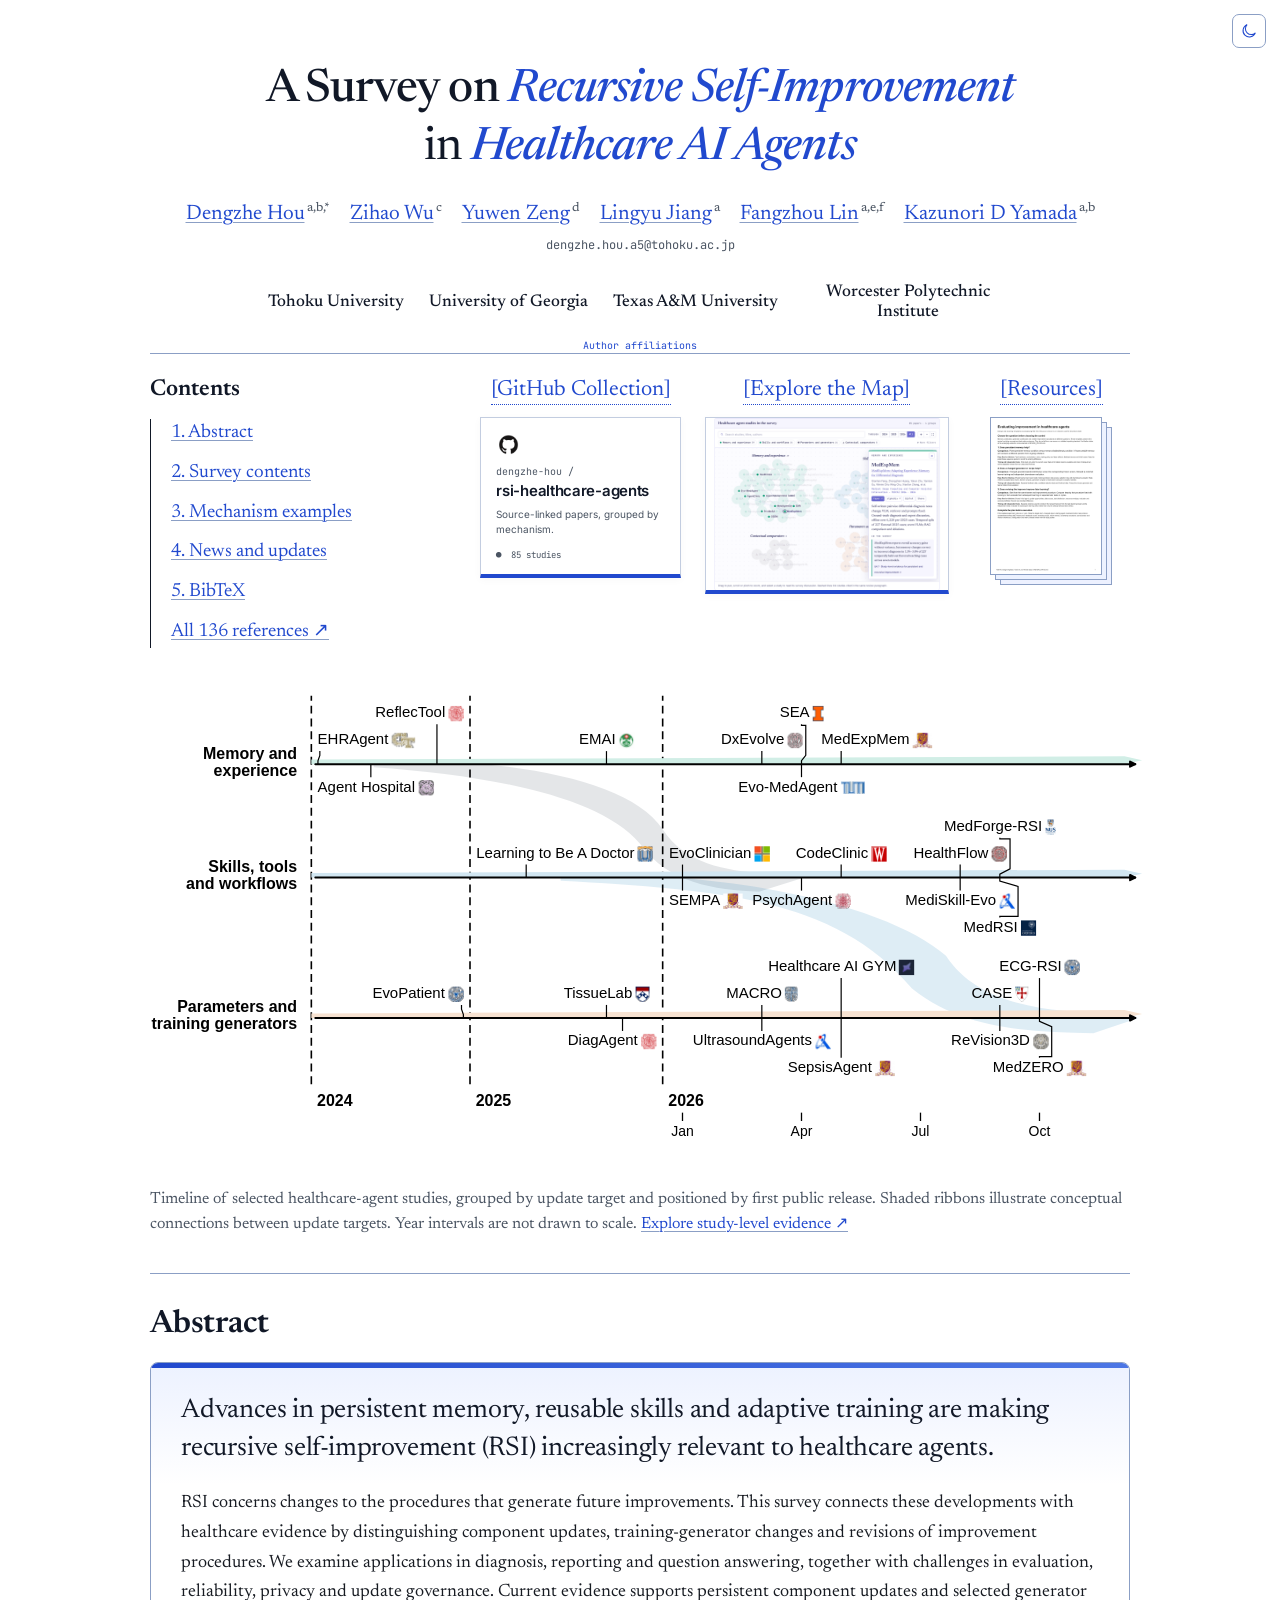
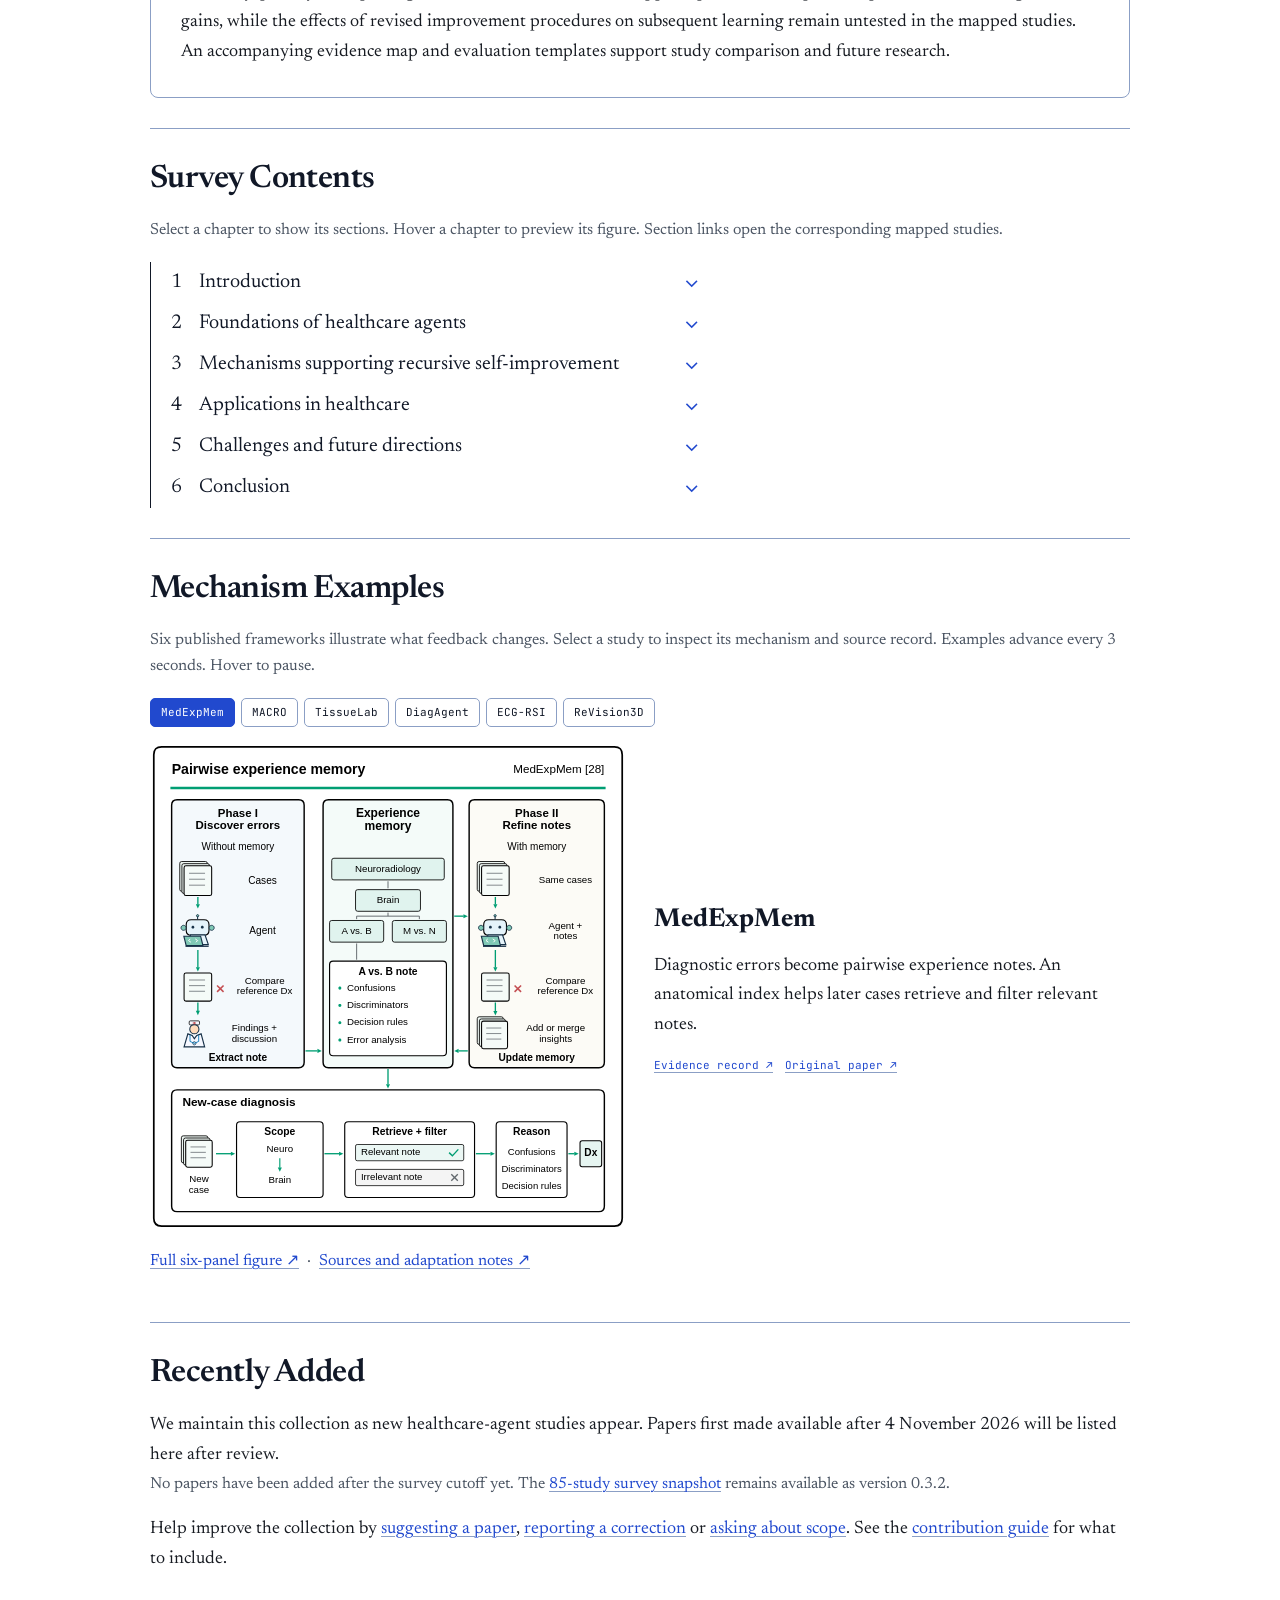
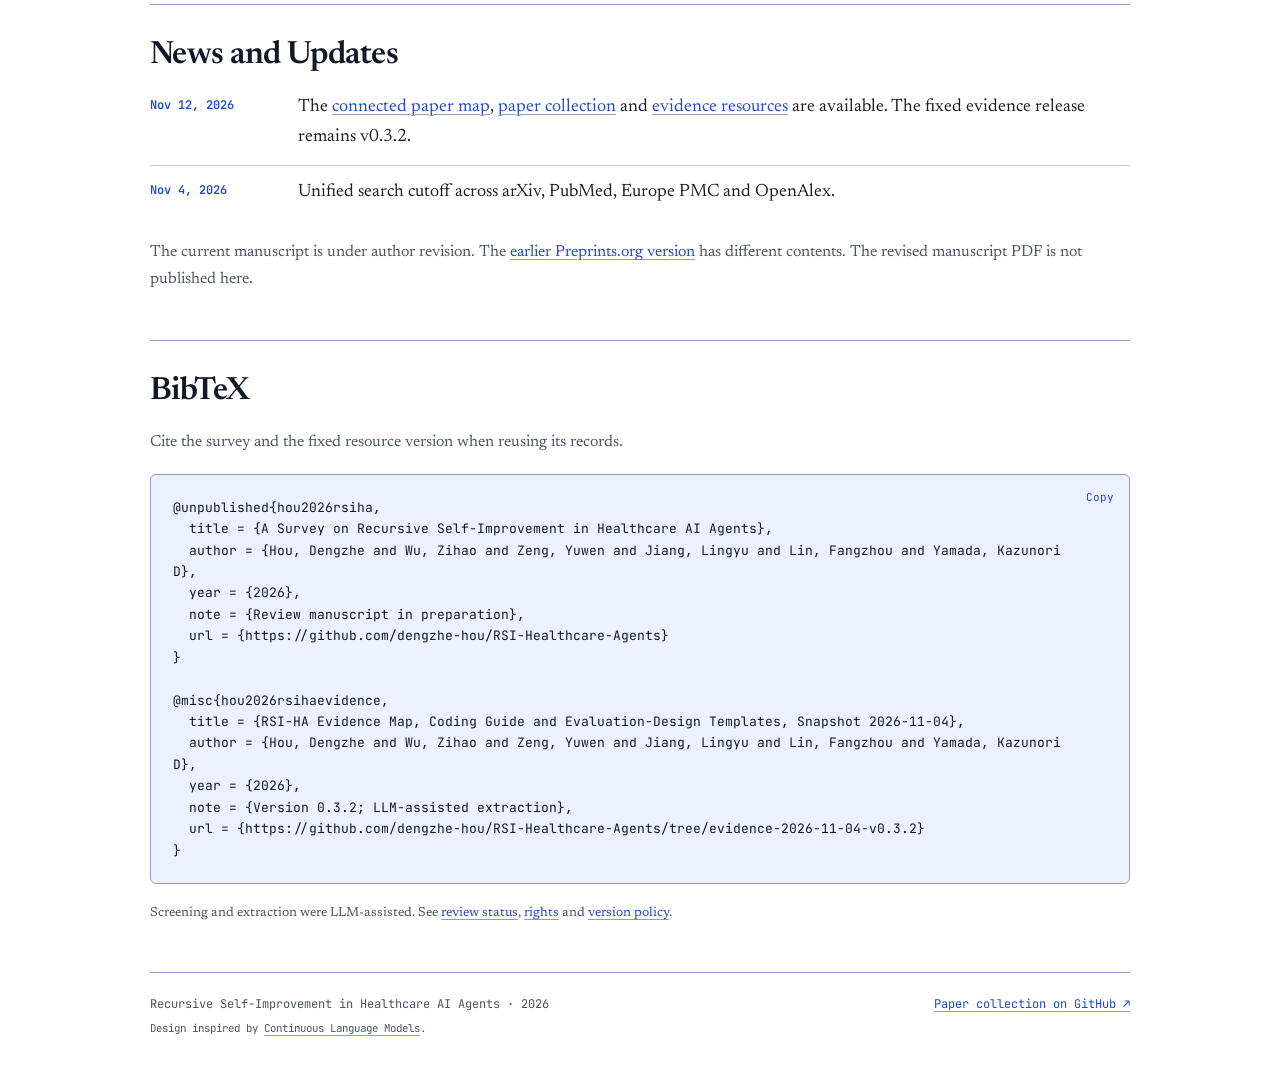
==== index.html @ 9ac335d2 "Set mechanism example rotation to three seconds" ====
<!doctype html><html lang="en"><head><meta charset="utf-8"><meta name="viewport" content="width=device-width,initial-scale=1"><meta name="description" content="A Survey on Recursive Self-Improvement in Healthcare AI Agents, with a connected paper map and reusable evidence resources."><title>A Survey on Recursive Self-Improvement in Healthcare AI Agents</title><meta property="og:title" content="A Survey on Recursive Self-Improvement in Healthcare AI Agents"><meta property="og:image" content="https://dengzhe-hou.github.io/RSI-Healthcare-Agents/assets/social-preview.png"><meta property="og:type" content="website"><link rel="canonical" href="https://dengzhe-hou.github.io/RSI-Healthcare-Agents/"><link rel="stylesheet" href="assets/site.css?v=20261112-cobalt"><script src="assets/theme.js?v=20261112-layout"></script><script defer src="assets/site.js?v=20261114-autoplay3"></script></head><body>
<a class="skip" href="#main">Skip to content</a><button class="theme-switch" aria-label="Toggle dark mode" title="Toggle dark mode"><svg viewBox="0 0 24 24" aria-hidden="true"><path d="M20.5 14.5A8.5 8.5 0 1 1 9.5 3.5a7 7 0 0 0 11 11Z"/></svg></button>
<nav class="floating-contents" aria-label="Page contents"><b>Contents</b><a href="#overview">Overview</a><a href="#abstract">1. Abstract</a><a href="#survey-contents">2. Survey Contents</a><a href="#mechanisms">3. Mechanism Examples</a><a href="#recently-added">4. Recently added</a><a href="#news">5. News</a><a href="#citation">6. BibTeX</a><a href="references/">All references ↗</a></nav>
<main id="main"><section id="overview" class="landing shell"><h1><span>A Survey on <em>Recursive Self-Improvement</em></span><span>in <em>Healthcare AI Agents</em></span></h1>
<div class="author-block"><p class="author-names"><span><a href="#affiliations">Dengzhe Hou</a><sup>a,b,*</sup></span><span><a href="#affiliations">Zihao Wu</a><sup>c</sup></span><span><a href="#affiliations">Yuwen Zeng</a><sup>d</sup></span><span><a href="#affiliations">Lingyu Jiang</a><sup>a</sup></span><span><a href="#affiliations">Fangzhou Lin</a><sup>a,e,f</sup></span><span><a href="#affiliations">Kazunori D Yamada</a><sup>a,b</sup></span></p><p class="author-mail"><a href="mailto:dengzhe.hou.a5@tohoku.ac.jp">dengzhe.hou.a5@tohoku.ac.jp</a></p><div class="university-row" aria-label="Author institutions"><span><b>Tohoku University</b><small>Japan</small></span><span><b>University of Georgia</b><small>USA</small></span><span><b>Texas A&amp;M University</b><small>USA</small></span><span><b>Worcester Polytechnic Institute</b><small>USA</small></span></div><details id="affiliations"><summary>Author affiliations</summary><p><sup>a</sup> Graduate School of Information Sciences, Tohoku University<br><sup>b</sup> Unprecedented-scale Data Analytics Center, Tohoku University<br><sup>c</sup> School of Computing, University of Georgia<br><sup>d</sup> Advanced Institute of Convergence Knowledge Informatics, Tohoku University<br><sup>e</sup> Texas A&amp;M University<br><sup>f</sup> Worcester Polytechnic Institute</p></details></div>
<div class="directory"><nav aria-label="Contents"><h2>Contents</h2><ol><li><a href="#abstract">1. Abstract</a></li><li><a href="#survey-contents">2. Survey contents</a></li><li><a href="#mechanisms">3. Mechanism examples</a></li><li><a href="#news">4. News and updates</a></li><li><a href="#citation">5. BibTeX</a></li><li><a href="references/">All 136 references ↗</a></li></ol></nav><div class="resource-previews"><a class="preview-link" href="https://github.com/dengzhe-hou/RSI-Healthcare-Agents"><span class="preview-label">[GitHub Collection]</span><span class="repo-preview"><img src="assets/github-mark.png" alt="" width="25" height="25"><span class="owner">dengzhe-hou /</span><strong>rsi-healthcare-agents</strong><small>Source-linked papers, grouped by mechanism.</small><span class="repo-tag">● &nbsp;85 studies</span></span></a><a class="preview-link" href="map/"><span class="preview-label">[Explore the Map]</span><span class="map-preview"><img src="assets/map-tour.gif?v=20261112-layout" alt="Tour of the connected paper map" width="1100" height="700"></span></a><a class="preview-link" href="resources/"><span class="preview-label">[Resources]</span><span class="document-preview"><img src="assets/guide-cover.png" alt="Evaluation-design guide cover" width="280" height="397"></span></a></div></div>
<figure class="opening-figure"><a href="assets/figures/timeline.svg?v=20261112-28"><img src="assets/figures/timeline.svg?v=20261112-28" alt="Twenty-eight selected healthcare-agent studies by update target and public month" width="1600" height="600"></a><figcaption>Timeline of selected healthcare-agent studies, grouped by update target and positioned by first public release. Shaded ribbons illustrate conceptual connections between update targets. Year intervals are not drawn to scale. <a href="map/">Explore study-level evidence ↗</a></figcaption></figure></section>
<section id="abstract" class="text-block shell"><h2>Abstract</h2><div class="abstract-box"><div class="abstract-opening">Advances in persistent memory, reusable skills and adaptive training are making recursive self-improvement (RSI) increasingly relevant to healthcare agents.</div><div class="abstract-copy"><p>RSI concerns changes to the procedures that generate future improvements. This survey connects these developments with healthcare evidence by distinguishing component updates, training-generator changes and revisions of improvement procedures. We examine applications in diagnosis, reporting and question answering, together with challenges in evaluation, reliability, privacy and update governance. Current evidence supports persistent component updates and selected generator gains, while the effects of revised improvement procedures on subsequent learning remain untested in the mapped studies. An accompanying evidence map and evaluation templates support study comparison and future research.</p></div></div></section>
<section id="survey-contents" class="text-block shell"><h2>Survey Contents</h2><p class="note">Select a chapter to show its sections. Hover a chapter to preview its figure. Section links open the corresponding mapped studies.</p><div id="chapter-list" class="chapter-list"></div></section>
<section id="mechanisms" class="text-block shell"><h2>Mechanism Examples</h2><p class="note">Six published frameworks illustrate what feedback changes. Select a study to inspect its mechanism and source record. Examples advance every 3 seconds. Hover to pause.</p><div class="mechanism-tabs" role="tablist" aria-label="Mechanism examples"><button id="tab-0" data-panel="0" role="tab" aria-selected="true">MedExpMem</button><button id="tab-1" data-panel="1" role="tab" aria-selected="false">MACRO</button><button id="tab-2" data-panel="2" role="tab" aria-selected="false">TissueLab</button><button id="tab-3" data-panel="3" role="tab" aria-selected="false">DiagAgent</button><button id="tab-4" data-panel="4" role="tab" aria-selected="false">ECG-RSI</button><button id="tab-5" data-panel="5" role="tab" aria-selected="false">ReVision3D</button></div><div class="mechanism-view" id="mechanism-panel" role="tabpanel" aria-labelledby="tab-0"><a id="mechanism-zoom" href="assets/panels/medexpmem.svg"><img id="mechanism-image" src="assets/panels/medexpmem.svg" alt="MedExpMem mechanism"></a><div><h3 id="mechanism-name">MedExpMem</h3><p id="mechanism-copy"></p><p class="mechanism-links"><a id="mechanism-map" href="map/#feng2026medexpmem">Evidence record ↗</a><a id="mechanism-source" href="https://arxiv.org/html/2605.22872v1#S2.F1">Original paper ↗</a></p></div></div><p class="note"><a href="assets/mechanism_examples.svg">Full six-panel figure ↗</a> &nbsp;·&nbsp; <a href="assets/FIGURE_CREDITS.md">Sources and adaptation notes ↗</a></p></section>
<section id="recently-added" class="text-block shell"><h2>Recently Added</h2><p>We maintain this collection as new healthcare-agent studies appear. Papers first made available after 4 November 2026 will be listed here after review.</p><p class="note">No papers have been added after the survey cutoff yet. The <a href="https://github.com/dengzhe-hou/RSI-Healthcare-Agents/tree/evidence-2026-11-04-v0.3.2/resources">85-study survey snapshot</a> remains available as version 0.3.2.</p><p>Help improve the collection by <a href="https://github.com/dengzhe-hou/RSI-Healthcare-Agents/issues/new?template=01-paper.yml">suggesting a paper</a>, <a href="https://github.com/dengzhe-hou/RSI-Healthcare-Agents/issues/new?template=02-correction.yml">reporting a correction</a> or <a href="https://github.com/dengzhe-hou/RSI-Healthcare-Agents/issues/new?template=03-scope.yml">asking about scope</a>. See the <a href="https://github.com/dengzhe-hou/RSI-Healthcare-Agents/blob/main/CONTRIBUTING.md">contribution guide</a> for what to include.</p></section>
<section id="news" class="text-block shell"><h2>News and Updates</h2><ol class="news-list"><li><time datetime="2026-11-12">Nov 12, 2026</time><p>The <a href="map/">connected paper map</a>, <a href="https://github.com/dengzhe-hou/RSI-Healthcare-Agents/blob/main/PAPERS.md">paper collection</a> and <a href="resources/">evidence resources</a> are available. The fixed evidence release remains v0.3.2.</p></li><li><time datetime="2026-11-04">Nov 4, 2026</time><p>Unified search cutoff across arXiv, PubMed, Europe PMC and OpenAlex.</p></li></ol><p class="note">The current manuscript is under author revision. The <a href="https://www.preprints.org/manuscript/202605.1547">earlier Preprints.org version</a> has different contents. The revised manuscript PDF is not published here.</p></section>
<section id="citation" class="text-block shell"><h2>BibTeX</h2><p class="note">Cite the survey and the fixed resource version when reusing its records.</p><div class="citation-box"><button id="copy-citation" aria-label="Copy BibTeX">Copy</button><pre id="citation-text"></pre></div><p class="note status-note">Screening and extraction were LLM-assisted. See <a href="resources/REVIEW_STATUS.md">review status</a>, <a href="resources/RIGHTS.md">rights</a> and <a href="resources/VERSIONS.md">version policy</a>.</p></section></main><footer class="shell"><div class="site-footer-note"><span>Recursive Self-Improvement in Healthcare AI Agents · 2026</span><span class="design-credit">Design inspired by <a href="https://continuous-lm.github.io/">Continuous Language Models</a>.</span></div><a href="https://github.com/dengzhe-hou/RSI-Healthcare-Agents">Paper collection on GitHub ↗</a></footer></body></html>
---- assets/site.css ----
@font-face{font-family:Newsreader;src:url('fonts/newsreader-regular.ttf?v=20261112-layout') format('truetype');font-style:normal;font-weight:300 700;font-display:swap}@font-face{font-family:Newsreader;src:url('fonts/newsreader-italic.ttf?v=20261112-layout') format('truetype');font-style:italic;font-weight:300 700;font-display:swap}@font-face{font-family:Inter;src:url('fonts/inter.ttf') format('truetype');font-weight:300 700;font-display:swap}@font-face{font-family:JetBrains;src:url('fonts/jetbrains.ttf') format('truetype');font-weight:400 700;font-display:swap}
:root{--page:#fff;--ink:#171b22;--heading:#111827;--muted:#4b5563;--border:#c3cde0;--rule:#8b9fc5;--soft:#edf2ff;--link:#2149ce;--strong:#14328f;--accent:#2149ce;--lavender:#9793f8;--card:#fff;--stage:#fafbff;--dots:#d6def0;--cite:#edf1ff;--serif:Newsreader,Georgia,serif;--sans:Inter,Arial,sans-serif;--mono:JetBrains,Consolas,monospace;color-scheme:light}:root[data-theme=dark]{--page:#101725;--ink:#f0f3f8;--heading:#fff;--muted:#b5c0d2;--border:#3e5275;--rule:#637dac;--soft:#1b2b4a;--link:#a6baff;--strong:#dbe3ff;--card:#162137;--stage:#121c30;--dots:#354766;--cite:#223553;--accent:#3158d2;color-scheme:dark}*{box-sizing:border-box}html{scroll-behavior:smooth;scroll-padding-top:24px}body{margin:0;background:var(--page);color:var(--ink);font:18px/1.65 var(--serif);-webkit-font-smoothing:antialiased}h1,h2,h3,p{margin:0}h2{color:var(--heading);font-size:32px;line-height:1.25;font-weight:600;letter-spacing:-.55px;margin-bottom:18px}a{color:var(--link);text-decoration:underline;text-decoration-color:var(--rule);text-underline-offset:3px;text-decoration-thickness:1px}a:hover{color:var(--strong);text-decoration-color:currentColor}button,input,select{font:inherit;color:inherit}button,summary{cursor:pointer}button{background:var(--card)}a:focus-visible,button:focus-visible,summary:focus-visible,input:focus-visible,select:focus-visible,[tabindex]:focus-visible{outline:3px solid var(--link);outline-offset:4px}.shell{width:min(980px,calc(100% - 64px));margin-inline:auto}sup{font-size:.6em;line-height:0;vertical-align:super;margin-left:2px;color:var(--muted)}.skip{position:fixed;top:-100px;left:15px;z-index:100;background:var(--heading);color:var(--page);padding:10px}.skip:focus{top:10px}.theme-switch{position:fixed;top:14px;right:14px;z-index:40;width:34px;height:34px;display:grid;place-items:center;border:1px solid var(--rule);border-radius:7px;padding:7px;color:var(--link);background:var(--page)}.theme-switch svg{width:18px;height:18px;fill:none;stroke:currentColor;stroke-width:1.4}.landing{padding-top:64px}.landing h1{text-align:center;color:var(--heading);font:500 46px/1.15 var(--serif);letter-spacing:-.9px;margin-bottom:22px}.landing h1 span{display:block}.landing h1 span+span{margin-top:5px;font-weight:400}.landing h1 em{color:var(--link);font-weight:500}.author-block{max-width:920px;margin:auto;text-align:center}.author-names{display:flex;justify-content:center;gap:3px 20px;flex-wrap:wrap;font:21px/1.7 var(--serif)}.author-names>span{white-space:nowrap}.author-mail{font:12px/1.6 var(--mono);margin:4px 0 0}.author-mail a{color:var(--muted);text-decoration:none}.university-row{display:flex;flex-wrap:wrap;align-items:center;justify-content:center;gap:15px 25px;margin-top:23px;min-height:48px}.university-row>span{display:block;max-width:210px}.university-row b{font-size:17px;font-weight:500;color:var(--heading);line-height:1.1}.university-row small{display:block;font:9px/1.4 var(--mono);letter-spacing:.08em;color:var(--muted);margin-top:4px}#affiliations{font:10px/1.7 var(--sans);color:var(--muted);margin-top:12px}#affiliations summary{font:10px var(--mono);color:var(--link);display:inline-block}#affiliations p{margin:10px auto 0;max-width:700px}.directory{display:grid;grid-template-columns:.72fr 1.6fr;gap:38px;border-top:1px solid var(--rule);margin-top:26px;padding:22px 0 12px;align-items:start}.directory h2{font-size:23px;letter-spacing:0;margin-bottom:15px}.directory ol{list-style:none;border-left:1px solid var(--heading);padding:0 0 0 20px;margin:0}.directory li+li{margin-top:10px}.directory nav a{font-size:19px;line-height:1.5}.resource-previews{display:grid;grid-template-columns:1.15fr 1.4fr .9fr;gap:24px;align-items:start}.preview-link{text-decoration:none;display:flex;flex-direction:column;align-items:center;gap:12px;min-width:0}.preview-label{font-size:22px;line-height:1.3;border-bottom:1px dotted;white-space:nowrap}.repo-preview{width:100%;min-height:161px;display:flex;flex-direction:column;align-items:start;text-align:left;border:1px solid var(--border);border-bottom:4px solid var(--accent);padding:14px 15px 10px;color:var(--heading);background:var(--card);box-shadow:0 2px 8px #11182708}.repo-preview img{margin-bottom:8px}.repo-preview .owner{font:10px/1.4 var(--mono);color:var(--muted)}.repo-preview strong{font:600 15px/1.25 var(--sans);letter-spacing:-.3px;margin:3px 0 6px;overflow-wrap:anywhere}.repo-preview small{font:10px/1.5 var(--sans);color:var(--muted)}.repo-tag{font:9px/1.4 var(--mono);margin-top:12px;color:var(--muted)}.map-preview{display:block;width:100%;border:1px solid var(--border);border-bottom:4px solid var(--link);background:var(--card);box-shadow:0 2px 8px #11182708}.map-preview img{display:block;width:100%;height:auto}.document-preview{display:block;width:min(112px,calc(100% - 16px));margin-right:12px;position:relative;isolation:isolate}.document-preview:before,.document-preview:after{content:'';position:absolute;inset:0;border:1px solid var(--rule);z-index:-1;background:var(--soft);transform:translate(5px,5px)}.document-preview:before{transform:translate(10px,10px);background:var(--cite)}.document-preview img{display:block;width:100%;height:auto;border:1px solid var(--rule)}.opening-figure{width:calc(100% + 40px);margin:30px -20px 0}.opening-figure img{display:block;width:100%;height:auto}.opening-figure figcaption{font:16px/1.55 var(--serif);color:var(--muted);margin:14px 20px 0}.text-block{padding-block:30px;border-top:1px solid var(--rule)}.landing+.text-block{margin-top:36px}.note{font-size:16px;color:var(--muted);margin-bottom:18px}.abstract-box{border:1px solid var(--rule);border-radius:8px;overflow:hidden;background:var(--card)}.abstract-box:before{content:'';display:block;height:5px;background:linear-gradient(90deg,var(--accent),#4c76e5)}.abstract-opening{font:400 27px/1.4 var(--serif);letter-spacing:-.2px;color:var(--heading);padding:24px 30px 18px;background:linear-gradient(var(--soft),var(--card))}.abstract-copy{padding:4px 30px 18px;color:var(--ink)}.abstract-copy p{margin-bottom:12px}.chapter-list{position:relative;margin-top:6px}.chapter-list>ol{list-style:none;width:56%;padding:0 0 0 20px;border-left:1px solid var(--heading);margin:0}.chapter-list li{position:relative}.chapter-list summary{display:flex;gap:8px;align-items:baseline;list-style:none;font:20px/1.45 var(--serif);color:var(--heading);padding:6px 0}.chapter-list summary::-webkit-details-marker{display:none}.chapter-list summary:after{content:'⌄';margin-left:auto;font:20px var(--sans);color:var(--link)}.chapter-list details[open]>summary:after{content:'⌃'}.chapter-number{min-width:20px;font-variant-numeric:tabular-nums}.chapter-list .subsections{list-style:none;padding:0 28px 10px;margin:0}.chapter-list .subsections a{display:flex;gap:10px;padding:3px 0;font:17px/1.45 var(--serif);color:var(--ink);text-decoration:none}.subsections .depth-2{padding-left:28px!important;font-size:16px!important;color:var(--muted)!important}.subsections a span:first-child{color:var(--muted);min-width:28px}.chapter-preview{position:absolute;top:2px;left:calc(100% + 28px);width:clamp(280px,34vw,380px);padding:8px;margin:0;border:1px solid var(--rule);border-radius:6px;background:var(--page);visibility:hidden;opacity:0;z-index:5}.chapter-preview img{display:block;width:100%;height:auto}.chapter-list li:hover>.chapter-preview,.chapter-list li:focus-within>.chapter-preview{visibility:visible;opacity:1}.chapter-list li:nth-last-child(-n+2)>.chapter-preview{transform:translateY(calc(-100% + 42px))}.chapter-list .chapter-browse{display:block;font:12px/1.6 var(--mono);padding:4px 28px 10px}.mechanism-tabs{display:flex;flex-wrap:wrap;gap:6px;margin:16px 0}.mechanism-tabs button{font:11px/1.4 var(--mono);border:1px solid var(--rule);border-radius:5px;padding:6px 10px;background:var(--card);color:var(--heading)}.mechanism-tabs button[aria-selected=true]{color:#fff;background:var(--accent);border-color:var(--accent)}.mechanism-view{display:grid;grid-template-columns:1fr 1fr;gap:28px;align-items:center;margin-bottom:18px}.mechanism-view img{display:block;width:100%;height:auto}.mechanism-view h3{font-size:26px;color:var(--heading);margin-bottom:10px}.mechanism-view p{font-size:18px}.mechanism-links{display:flex;gap:12px;flex-wrap:wrap;margin-top:16px;font:11px/1.6 var(--mono)!important}.news-list{list-style:none;padding:0;margin:0 0 20px}.news-list li{display:grid;grid-template-columns:130px 1fr;gap:18px;padding:12px 0;border-top:1px solid var(--border)}.news-list li:first-child{padding-top:0;border:0}.news-list time{font:600 12px/1.6 var(--mono);color:var(--link);padding-top:3px}.citation-box{position:relative;background:var(--cite);border:1px solid var(--rule);border-radius:6px;padding:22px 52px 22px 22px}.citation-box pre{font:13px/1.65 var(--mono);color:var(--heading);white-space:pre-wrap;overflow-wrap:anywhere;margin:0}.citation-box button{position:absolute;right:10px;top:10px;border:0;font:11px var(--mono);color:var(--link);background:transparent;padding:5px}.status-note{font-size:13px;margin-top:18px}.floating-contents{position:fixed;left:max(12px,calc((100vw - 980px)/2 - 204px));top:50%;transform:translateY(-50%);width:164px;display:none;z-index:20}.floating-contents.visible{display:block}.floating-contents b{display:block;font-size:20px;color:var(--heading);margin-bottom:13px}.floating-contents a{display:block;border-left:1px solid var(--heading);padding:10px 0 10px 12px;font-size:15px;line-height:1.4}footer{display:flex;justify-content:space-between;gap:20px;border-top:1px solid var(--rule);padding-block:22px 30px;font:12px/1.6 var(--mono);color:var(--muted)}:root[data-theme=dark] .repo-preview img{filter:invert(.85)}:root[data-theme=dark] .opening-figure img,:root[data-theme=dark] .mechanism-view img,:root[data-theme=dark] .chapter-preview img{background:#fff;border-radius:4px}
@media(max-width:1360px){.floating-contents{display:none!important}}@media(max-width:1050px){.directory{gap:24px;grid-template-columns:.65fr 1.7fr}.preview-label{font-size:19px}.resource-previews{gap:16px}.author-names{font-size:19px;gap:3px 17px}.university-row{gap:12px 18px}.university-row b{font-size:15px}.opening-figure{width:100%;margin-inline:0}.directory nav a{font-size:18px}}@media(max-width:900px){.chapter-list>ol{width:100%}.chapter-preview{display:none;position:static;visibility:visible;opacity:1;width:auto;max-width:440px;margin:5px 0 14px 28px;transform:none!important}.chapter-list li:has(details[open])>.chapter-preview{display:block}.resource-previews{grid-template-columns:1fr 1fr}.resource-previews>a:last-child{display:none}.directory{grid-template-columns:.65fr 1.4fr}.preview-label{font-size:21px}.landing h1{font-size:40px}.university-row b{font-size:16px}}@media(max-width:600px){.shell{width:calc(100% - 32px)}.landing{padding-top:54px}.landing h1{font-size:32px;line-height:1.18;letter-spacing:-.6px}.author-names{font-size:17px;gap:2px 15px}.author-mail{font-size:10px}.university-row{gap:14px 20px;margin-top:17px}.university-row>span{width:42%}.university-row b{font-size:14px}.university-row small{font-size:8px}#affiliations{font-size:9px}.directory{margin-top:22px;grid-template-columns:1fr;gap:20px;padding-top:18px}.directory nav ol{display:flex;flex-wrap:wrap;gap:8px 18px;padding-left:14px}.directory li+li{margin:0}.directory h2{font-size:22px;margin-bottom:10px}.directory nav a{font-size:15px}.resource-previews{grid-template-columns:1fr 1.2fr;gap:18px}.preview-label{font-size:18px}.repo-preview{padding:12px;min-height:145px}.repo-preview strong{font-size:13px}.repo-preview small{font-size:9px}.repo-preview .owner{font-size:9px}.map-preview img{min-height:141px;object-fit:cover}.opening-figure{margin-top:24px;overflow:auto}.opening-figure>a{display:block;min-width:690px}.opening-figure figcaption{font-size:14px;margin:12px 0 0;min-width:0}h2{font-size:28px}.text-block{padding-block:25px}.note{font-size:14px;margin-bottom:14px}.abstract-opening{font-size:23px;padding:20px 20px 14px}.abstract-copy{padding:0 20px 14px;font-size:17px}.chapter-list summary{font-size:18px}.chapter-list .subsections{padding-left:22px;padding-right:5px}.chapter-list .subsections a{font-size:16px}.subsections .depth-2{font-size:14px!important;padding-left:15px!important}.chapter-preview{margin-left:22px}.mechanism-view{grid-template-columns:1fr;gap:16px}.mechanism-view>a{max-width:350px;margin:auto}.mechanism-view h3{font-size:25px}.mechanism-view p{font-size:17px}.mechanism-tabs{gap:5px}.mechanism-tabs button{font-size:10px;padding:5px 8px}.news-list li{grid-template-columns:95px 1fr;gap:12px}.news-list time{font-size:10px}.news-list p{font-size:17px}.citation-box{padding:18px 35px 18px 18px}.citation-box pre{font-size:10.5px}.status-note{font-size:12px}.theme-switch{width:30px;height:30px;top:10px;right:10px}footer{font-size:10px;flex-wrap:wrap;gap:8px}}@media(prefers-reduced-motion:reduce){html{scroll-behavior:auto}}

.author-block{position:relative}.university-row>span{line-height:1.1}.university-row small{display:none}#affiliations{position:absolute;z-index:25;left:50%;transform:translateX(-50%);width:min(700px,100%);margin-top:10px}#affiliations[open]{padding:12px;border:1px solid var(--rule);border-radius:6px;background:var(--card);box-shadow:0 8px 24px #11182720}
.site-footer-note{display:grid;gap:6px}.design-credit{font-size:.9em}.design-credit a{color:inherit}
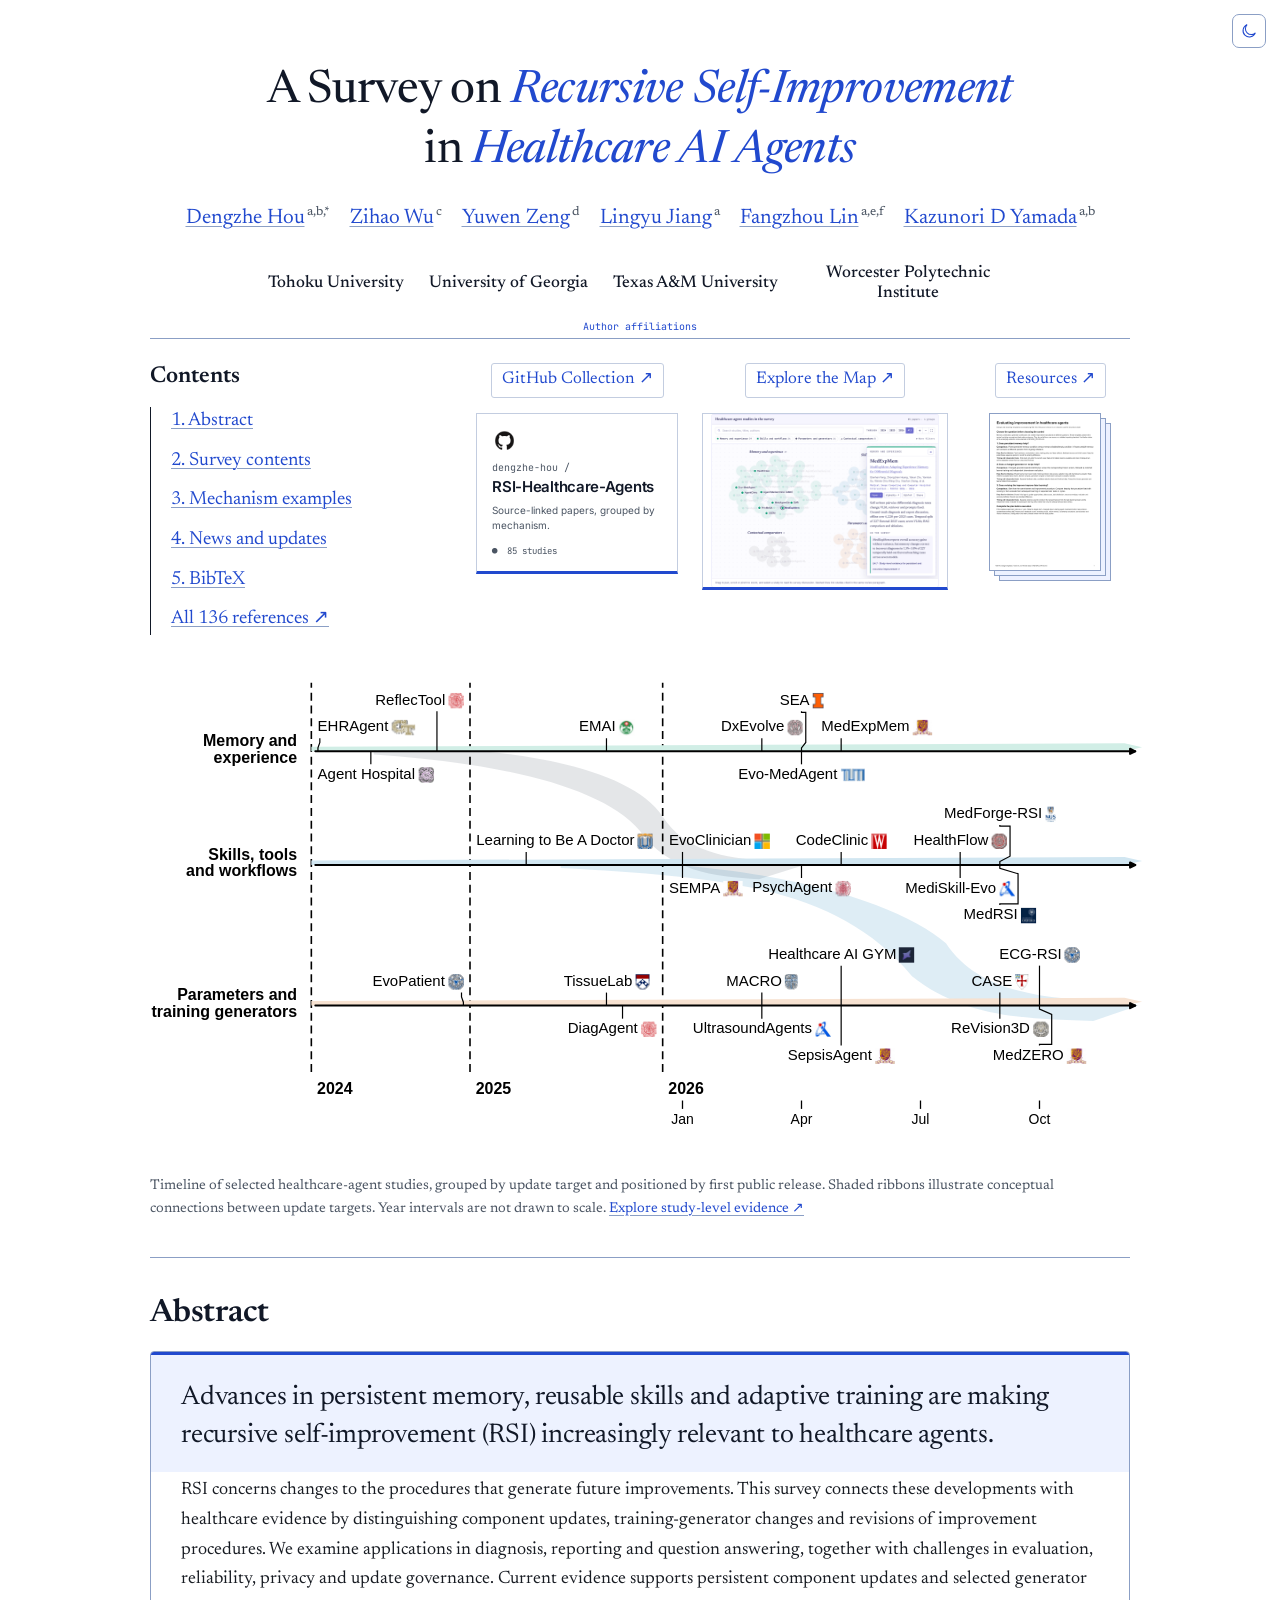
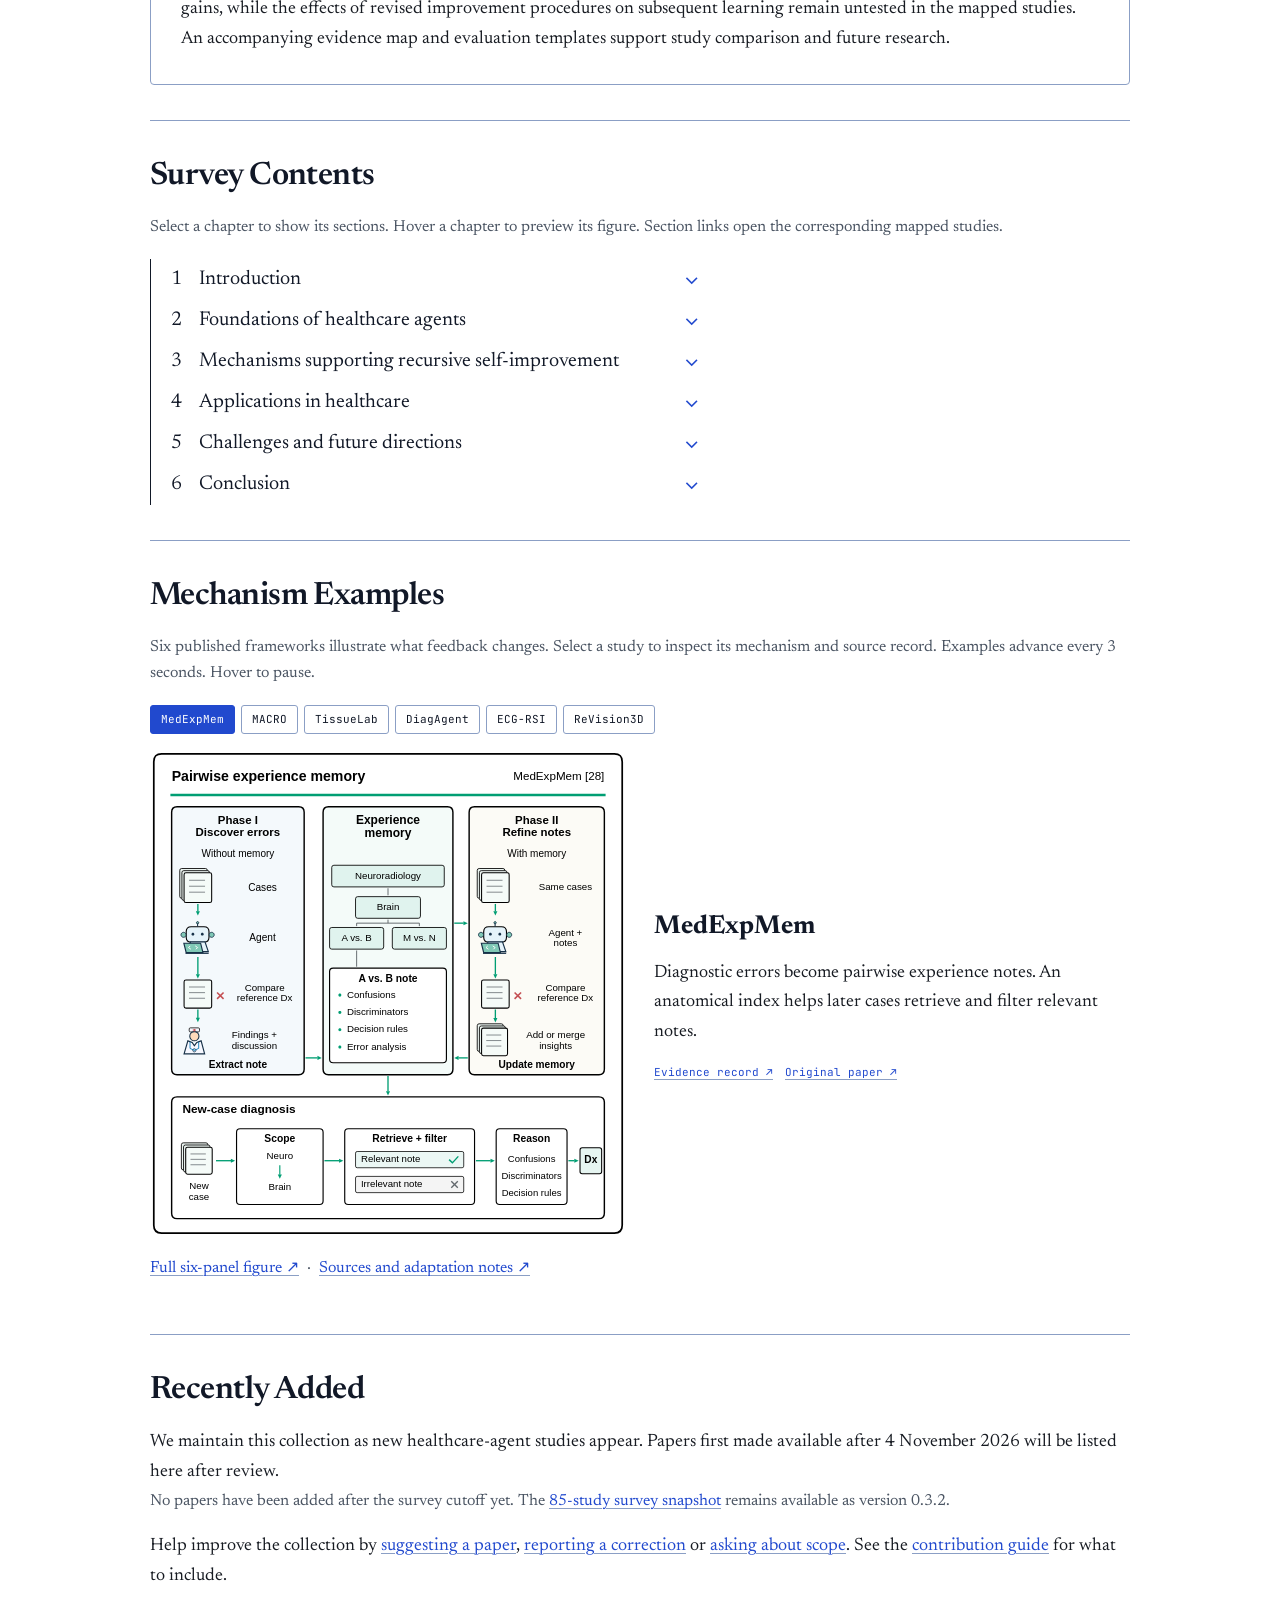
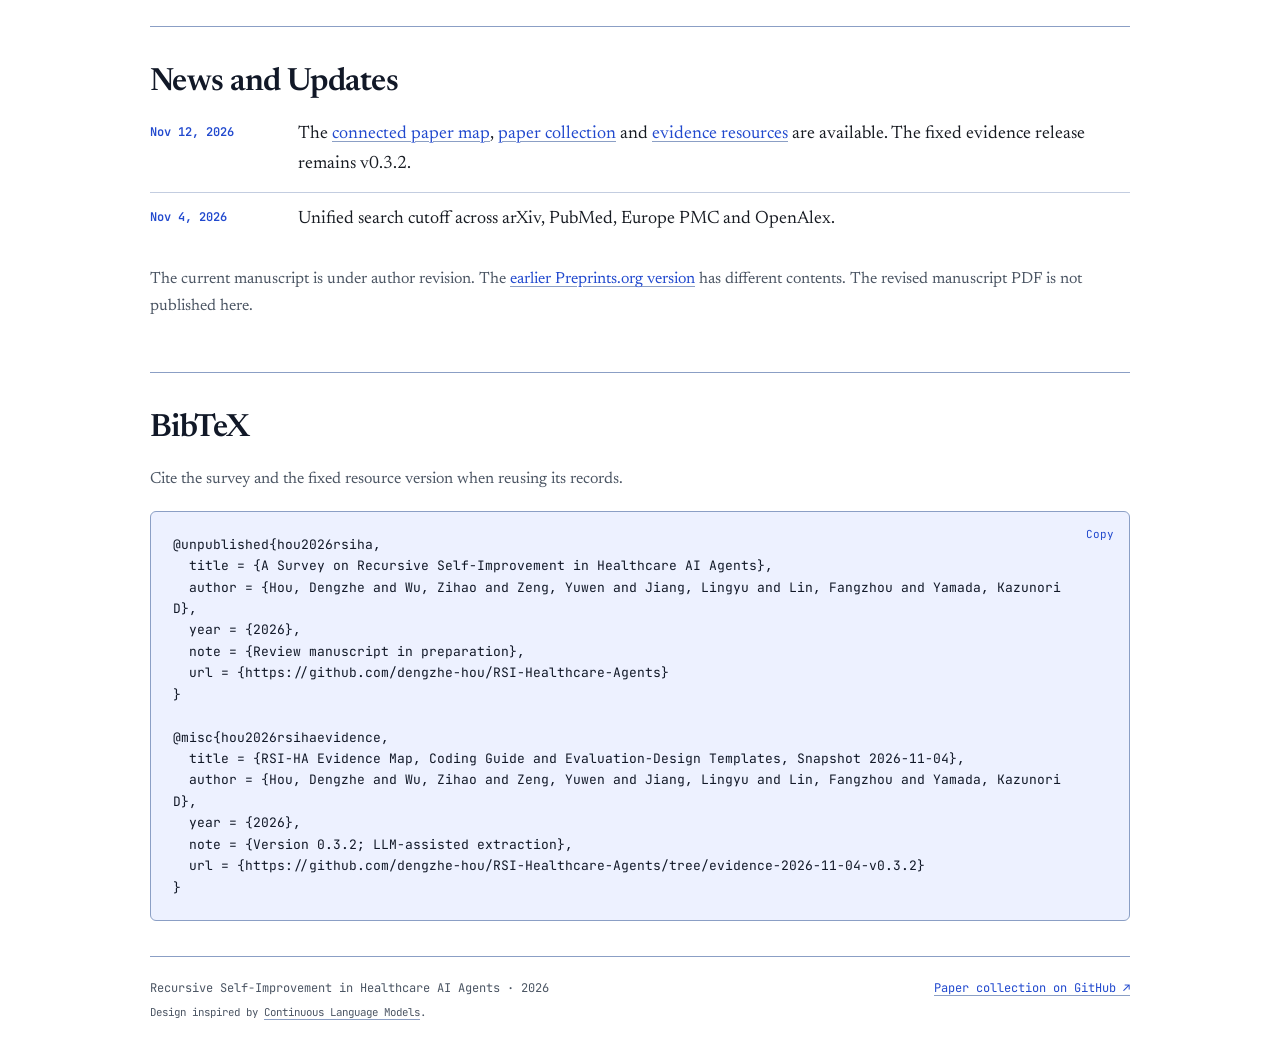
==== commit 59d2ac46: "Refine homepage styling and remove contact and status notes" ====
--- a/index.html
+++ b/index.html
@@ -1,13 +1,13 @@
-<!doctype html><html lang="en"><head><meta charset="utf-8"><meta name="viewport" content="width=device-width,initial-scale=1"><meta name="description" content="A Survey on Recursive Self-Improvement in Healthcare AI Agents, with a connected paper map and reusable evidence resources."><title>A Survey on Recursive Self-Improvement in Healthcare AI Agents</title><meta property="og:title" content="A Survey on Recursive Self-Improvement in Healthcare AI Agents"><meta property="og:image" content="https://dengzhe-hou.github.io/RSI-Healthcare-Agents/assets/social-preview.png"><meta property="og:type" content="website"><link rel="canonical" href="https://dengzhe-hou.github.io/RSI-Healthcare-Agents/"><link rel="stylesheet" href="assets/site.css?v=20261112-cobalt"><script src="assets/theme.js?v=20261112-layout"></script><script defer src="assets/site.js?v=20261114-autoplay3"></script></head><body>
+<!doctype html><html lang="en"><head><meta charset="utf-8"><meta name="viewport" content="width=device-width,initial-scale=1"><meta name="description" content="A Survey on Recursive Self-Improvement in Healthcare AI Agents, with a connected paper map and reusable evidence resources."><title>A Survey on Recursive Self-Improvement in Healthcare AI Agents</title><meta property="og:title" content="A Survey on Recursive Self-Improvement in Healthcare AI Agents"><meta property="og:image" content="https://dengzhe-hou.github.io/RSI-Healthcare-Agents/assets/social-preview.png"><meta property="og:type" content="website"><link rel="canonical" href="https://dengzhe-hou.github.io/RSI-Healthcare-Agents/"><link rel="stylesheet" href="assets/site.css?v=20261116-subtle"><script src="assets/theme.js?v=20261112-layout"></script><script defer src="assets/site.js?v=20261114-autoplay3"></script></head><body>
 <a class="skip" href="#main">Skip to content</a><button class="theme-switch" aria-label="Toggle dark mode" title="Toggle dark mode"><svg viewBox="0 0 24 24" aria-hidden="true"><path d="M20.5 14.5A8.5 8.5 0 1 1 9.5 3.5a7 7 0 0 0 11 11Z"/></svg></button>
 <nav class="floating-contents" aria-label="Page contents"><b>Contents</b><a href="#overview">Overview</a><a href="#abstract">1. Abstract</a><a href="#survey-contents">2. Survey Contents</a><a href="#mechanisms">3. Mechanism Examples</a><a href="#recently-added">4. Recently added</a><a href="#news">5. News</a><a href="#citation">6. BibTeX</a><a href="references/">All references ↗</a></nav>
 <main id="main"><section id="overview" class="landing shell"><h1><span>A Survey on <em>Recursive Self-Improvement</em></span><span>in <em>Healthcare AI Agents</em></span></h1>
-<div class="author-block"><p class="author-names"><span><a href="#affiliations">Dengzhe Hou</a><sup>a,b,*</sup></span><span><a href="#affiliations">Zihao Wu</a><sup>c</sup></span><span><a href="#affiliations">Yuwen Zeng</a><sup>d</sup></span><span><a href="#affiliations">Lingyu Jiang</a><sup>a</sup></span><span><a href="#affiliations">Fangzhou Lin</a><sup>a,e,f</sup></span><span><a href="#affiliations">Kazunori D Yamada</a><sup>a,b</sup></span></p><p class="author-mail"><a href="mailto:dengzhe.hou.a5@tohoku.ac.jp">dengzhe.hou.a5@tohoku.ac.jp</a></p><div class="university-row" aria-label="Author institutions"><span><b>Tohoku University</b><small>Japan</small></span><span><b>University of Georgia</b><small>USA</small></span><span><b>Texas A&amp;M University</b><small>USA</small></span><span><b>Worcester Polytechnic Institute</b><small>USA</small></span></div><details id="affiliations"><summary>Author affiliations</summary><p><sup>a</sup> Graduate School of Information Sciences, Tohoku University<br><sup>b</sup> Unprecedented-scale Data Analytics Center, Tohoku University<br><sup>c</sup> School of Computing, University of Georgia<br><sup>d</sup> Advanced Institute of Convergence Knowledge Informatics, Tohoku University<br><sup>e</sup> Texas A&amp;M University<br><sup>f</sup> Worcester Polytechnic Institute</p></details></div>
-<div class="directory"><nav aria-label="Contents"><h2>Contents</h2><ol><li><a href="#abstract">1. Abstract</a></li><li><a href="#survey-contents">2. Survey contents</a></li><li><a href="#mechanisms">3. Mechanism examples</a></li><li><a href="#news">4. News and updates</a></li><li><a href="#citation">5. BibTeX</a></li><li><a href="references/">All 136 references ↗</a></li></ol></nav><div class="resource-previews"><a class="preview-link" href="https://github.com/dengzhe-hou/RSI-Healthcare-Agents"><span class="preview-label">[GitHub Collection]</span><span class="repo-preview"><img src="assets/github-mark.png" alt="" width="25" height="25"><span class="owner">dengzhe-hou /</span><strong>rsi-healthcare-agents</strong><small>Source-linked papers, grouped by mechanism.</small><span class="repo-tag">● &nbsp;85 studies</span></span></a><a class="preview-link" href="map/"><span class="preview-label">[Explore the Map]</span><span class="map-preview"><img src="assets/map-tour.gif?v=20261112-layout" alt="Tour of the connected paper map" width="1100" height="700"></span></a><a class="preview-link" href="resources/"><span class="preview-label">[Resources]</span><span class="document-preview"><img src="assets/guide-cover.png" alt="Evaluation-design guide cover" width="280" height="397"></span></a></div></div>
+<div class="author-block"><p class="author-names"><span><a href="#affiliations">Dengzhe Hou</a><sup>a,b,*</sup></span><span><a href="#affiliations">Zihao Wu</a><sup>c</sup></span><span><a href="#affiliations">Yuwen Zeng</a><sup>d</sup></span><span><a href="#affiliations">Lingyu Jiang</a><sup>a</sup></span><span><a href="#affiliations">Fangzhou Lin</a><sup>a,e,f</sup></span><span><a href="#affiliations">Kazunori D Yamada</a><sup>a,b</sup></span></p><div class="university-row" aria-label="Author institutions"><span><b>Tohoku University</b><small>Japan</small></span><span><b>University of Georgia</b><small>USA</small></span><span><b>Texas A&amp;M University</b><small>USA</small></span><span><b>Worcester Polytechnic Institute</b><small>USA</small></span></div><details id="affiliations"><summary>Author affiliations</summary><p><sup>a</sup> Graduate School of Information Sciences, Tohoku University<br><sup>b</sup> Unprecedented-scale Data Analytics Center, Tohoku University<br><sup>c</sup> School of Computing, University of Georgia<br><sup>d</sup> Advanced Institute of Convergence Knowledge Informatics, Tohoku University<br><sup>e</sup> Texas A&amp;M University<br><sup>f</sup> Worcester Polytechnic Institute</p></details></div>
+<div class="directory"><nav aria-label="Contents"><h2>Contents</h2><ol><li><a href="#abstract">1. Abstract</a></li><li><a href="#survey-contents">2. Survey contents</a></li><li><a href="#mechanisms">3. Mechanism examples</a></li><li><a href="#news">4. News and updates</a></li><li><a href="#citation">5. BibTeX</a></li><li><a href="references/">All 136 references ↗</a></li></ol></nav><div class="resource-previews"><a class="preview-link" href="https://github.com/dengzhe-hou/RSI-Healthcare-Agents"><span class="preview-label">GitHub Collection ↗</span><span class="repo-preview"><img src="assets/github-mark.png" alt="" width="25" height="25"><span class="owner">dengzhe-hou /</span><strong>RSI-Healthcare-Agents</strong><small>Source-linked papers, grouped by mechanism.</small><span class="repo-tag">● &nbsp;85 studies</span></span></a><a class="preview-link" href="map/"><span class="preview-label">Explore the Map ↗</span><span class="map-preview"><img src="assets/map-tour.gif?v=20261112-layout" alt="Tour of the connected paper map" width="1100" height="700"></span></a><a class="preview-link" href="resources/"><span class="preview-label">Resources ↗</span><span class="document-preview"><img src="assets/guide-cover.png" alt="Evaluation-design guide cover" width="280" height="397"></span></a></div></div>
 <figure class="opening-figure"><a href="assets/figures/timeline.svg?v=20261112-28"><img src="assets/figures/timeline.svg?v=20261112-28" alt="Twenty-eight selected healthcare-agent studies by update target and public month" width="1600" height="600"></a><figcaption>Timeline of selected healthcare-agent studies, grouped by update target and positioned by first public release. Shaded ribbons illustrate conceptual connections between update targets. Year intervals are not drawn to scale. <a href="map/">Explore study-level evidence ↗</a></figcaption></figure></section>
 <section id="abstract" class="text-block shell"><h2>Abstract</h2><div class="abstract-box"><div class="abstract-opening">Advances in persistent memory, reusable skills and adaptive training are making recursive self-improvement (RSI) increasingly relevant to healthcare agents.</div><div class="abstract-copy"><p>RSI concerns changes to the procedures that generate future improvements. This survey connects these developments with healthcare evidence by distinguishing component updates, training-generator changes and revisions of improvement procedures. We examine applications in diagnosis, reporting and question answering, together with challenges in evaluation, reliability, privacy and update governance. Current evidence supports persistent component updates and selected generator gains, while the effects of revised improvement procedures on subsequent learning remain untested in the mapped studies. An accompanying evidence map and evaluation templates support study comparison and future research.</p></div></div></section>
 <section id="survey-contents" class="text-block shell"><h2>Survey Contents</h2><p class="note">Select a chapter to show its sections. Hover a chapter to preview its figure. Section links open the corresponding mapped studies.</p><div id="chapter-list" class="chapter-list"></div></section>
 <section id="mechanisms" class="text-block shell"><h2>Mechanism Examples</h2><p class="note">Six published frameworks illustrate what feedback changes. Select a study to inspect its mechanism and source record. Examples advance every 3 seconds. Hover to pause.</p><div class="mechanism-tabs" role="tablist" aria-label="Mechanism examples"><button id="tab-0" data-panel="0" role="tab" aria-selected="true">MedExpMem</button><button id="tab-1" data-panel="1" role="tab" aria-selected="false">MACRO</button><button id="tab-2" data-panel="2" role="tab" aria-selected="false">TissueLab</button><button id="tab-3" data-panel="3" role="tab" aria-selected="false">DiagAgent</button><button id="tab-4" data-panel="4" role="tab" aria-selected="false">ECG-RSI</button><button id="tab-5" data-panel="5" role="tab" aria-selected="false">ReVision3D</button></div><div class="mechanism-view" id="mechanism-panel" role="tabpanel" aria-labelledby="tab-0"><a id="mechanism-zoom" href="assets/panels/medexpmem.svg"><img id="mechanism-image" src="assets/panels/medexpmem.svg" alt="MedExpMem mechanism"></a><div><h3 id="mechanism-name">MedExpMem</h3><p id="mechanism-copy"></p><p class="mechanism-links"><a id="mechanism-map" href="map/#feng2026medexpmem">Evidence record ↗</a><a id="mechanism-source" href="https://arxiv.org/html/2605.22872v1#S2.F1">Original paper ↗</a></p></div></div><p class="note"><a href="assets/mechanism_examples.svg">Full six-panel figure ↗</a> &nbsp;·&nbsp; <a href="assets/FIGURE_CREDITS.md">Sources and adaptation notes ↗</a></p></section>
 <section id="recently-added" class="text-block shell"><h2>Recently Added</h2><p>We maintain this collection as new healthcare-agent studies appear. Papers first made available after 4 November 2026 will be listed here after review.</p><p class="note">No papers have been added after the survey cutoff yet. The <a href="https://github.com/dengzhe-hou/RSI-Healthcare-Agents/tree/evidence-2026-11-04-v0.3.2/resources">85-study survey snapshot</a> remains available as version 0.3.2.</p><p>Help improve the collection by <a href="https://github.com/dengzhe-hou/RSI-Healthcare-Agents/issues/new?template=01-paper.yml">suggesting a paper</a>, <a href="https://github.com/dengzhe-hou/RSI-Healthcare-Agents/issues/new?template=02-correction.yml">reporting a correction</a> or <a href="https://github.com/dengzhe-hou/RSI-Healthcare-Agents/issues/new?template=03-scope.yml">asking about scope</a>. See the <a href="https://github.com/dengzhe-hou/RSI-Healthcare-Agents/blob/main/CONTRIBUTING.md">contribution guide</a> for what to include.</p></section>
 <section id="news" class="text-block shell"><h2>News and Updates</h2><ol class="news-list"><li><time datetime="2026-11-12">Nov 12, 2026</time><p>The <a href="map/">connected paper map</a>, <a href="https://github.com/dengzhe-hou/RSI-Healthcare-Agents/blob/main/PAPERS.md">paper collection</a> and <a href="resources/">evidence resources</a> are available. The fixed evidence release remains v0.3.2.</p></li><li><time datetime="2026-11-04">Nov 4, 2026</time><p>Unified search cutoff across arXiv, PubMed, Europe PMC and OpenAlex.</p></li></ol><p class="note">The current manuscript is under author revision. The <a href="https://www.preprints.org/manuscript/202605.1547">earlier Preprints.org version</a> has different contents. The revised manuscript PDF is not published here.</p></section>
-<section id="citation" class="text-block shell"><h2>BibTeX</h2><p class="note">Cite the survey and the fixed resource version when reusing its records.</p><div class="citation-box"><button id="copy-citation" aria-label="Copy BibTeX">Copy</button><pre id="citation-text"></pre></div><p class="note status-note">Screening and extraction were LLM-assisted. See <a href="resources/REVIEW_STATUS.md">review status</a>, <a href="resources/RIGHTS.md">rights</a> and <a href="resources/VERSIONS.md">version policy</a>.</p></section></main><footer class="shell"><div class="site-footer-note"><span>Recursive Self-Improvement in Healthcare AI Agents · 2026</span><span class="design-credit">Design inspired by <a href="https://continuous-lm.github.io/">Continuous Language Models</a>.</span></div><a href="https://github.com/dengzhe-hou/RSI-Healthcare-Agents">Paper collection on GitHub ↗</a></footer></body></html>
+<section id="citation" class="text-block shell"><h2>BibTeX</h2><p class="note">Cite the survey and the fixed resource version when reusing its records.</p><div class="citation-box"><button id="copy-citation" aria-label="Copy BibTeX">Copy</button><pre id="citation-text"></pre></div></section></main><footer class="shell"><div class="site-footer-note"><span>Recursive Self-Improvement in Healthcare AI Agents · 2026</span><span class="design-credit">Design inspired by <a href="https://continuous-lm.github.io/">Continuous Language Models</a>.</span></div><a href="https://github.com/dengzhe-hou/RSI-Healthcare-Agents">Paper collection on GitHub ↗</a></footer></body></html>
--- a/assets/site.css
+++ b/assets/site.css
@@ -4,3 +4,20 @@
 
 .author-block{position:relative}.university-row>span{line-height:1.1}.university-row small{display:none}#affiliations{position:absolute;z-index:25;left:50%;transform:translateX(-50%);width:min(700px,100%);margin-top:10px}#affiliations[open]{padding:12px;border:1px solid var(--rule);border-radius:6px;background:var(--card);box-shadow:0 8px 24px #11182720}
 .site-footer-note{display:grid;gap:6px}.design-credit{font-size:.9em}.design-credit a{color:inherit}
+
+/* Small presentation changes to the existing homepage. Layout and palette retained. */
+.landing h1{font-weight:450;line-height:1.2;letter-spacing:-.65px}
+.landing h1 em{font-weight:450}
+.directory{margin-top:30px;padding-top:24px;gap:32px}
+.preview-link{gap:15px}
+.preview-label{display:inline-flex;align-items:center;justify-content:center;min-height:35px;padding:5px 10px;border:1px solid var(--border);border-radius:3px;font-size:17px;line-height:1.35;white-space:nowrap;background:var(--card)}
+.preview-link:hover .preview-label{border-color:var(--link);background:var(--soft)}
+.repo-preview,.map-preview{box-shadow:none;border-bottom-width:3px}
+.text-block{padding-block:35px}
+.opening-figure figcaption{font-size:14px;line-height:1.65}
+.abstract-box{border-radius:4px}
+.abstract-box:before{height:3px;background:var(--accent)}
+.abstract-opening{background:var(--soft)}
+.mechanism-tabs button{border-radius:3px}
+@media(max-width:1050px){.directory{gap:24px}.preview-label{font-size:15px;padding-inline:8px}}
+@media(max-width:600px){.landing h1{line-height:1.2;letter-spacing:-.5px}.directory{margin-top:24px;gap:20px;padding-top:19px}.preview-link{gap:12px}.preview-label{font-size:15px;padding:5px 9px}.text-block{padding-block:27px}.opening-figure figcaption{font-size:13px}}
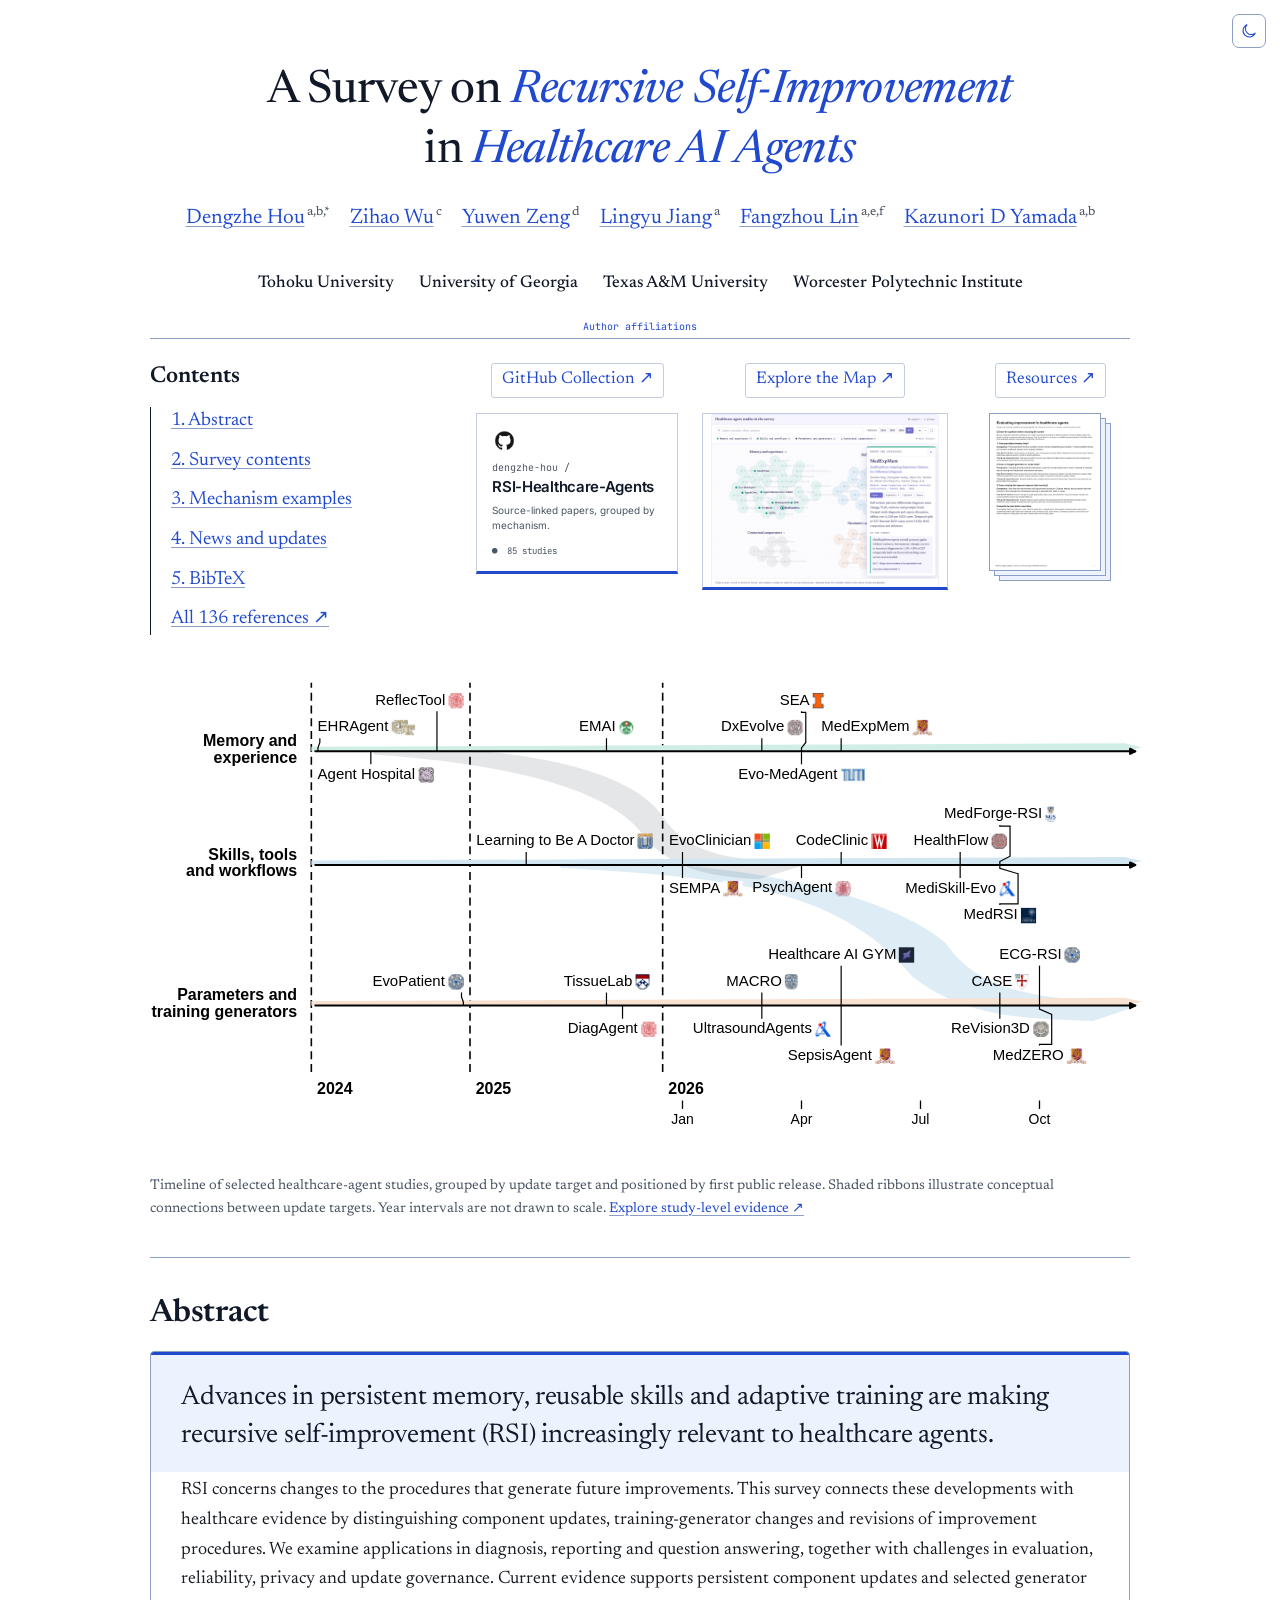
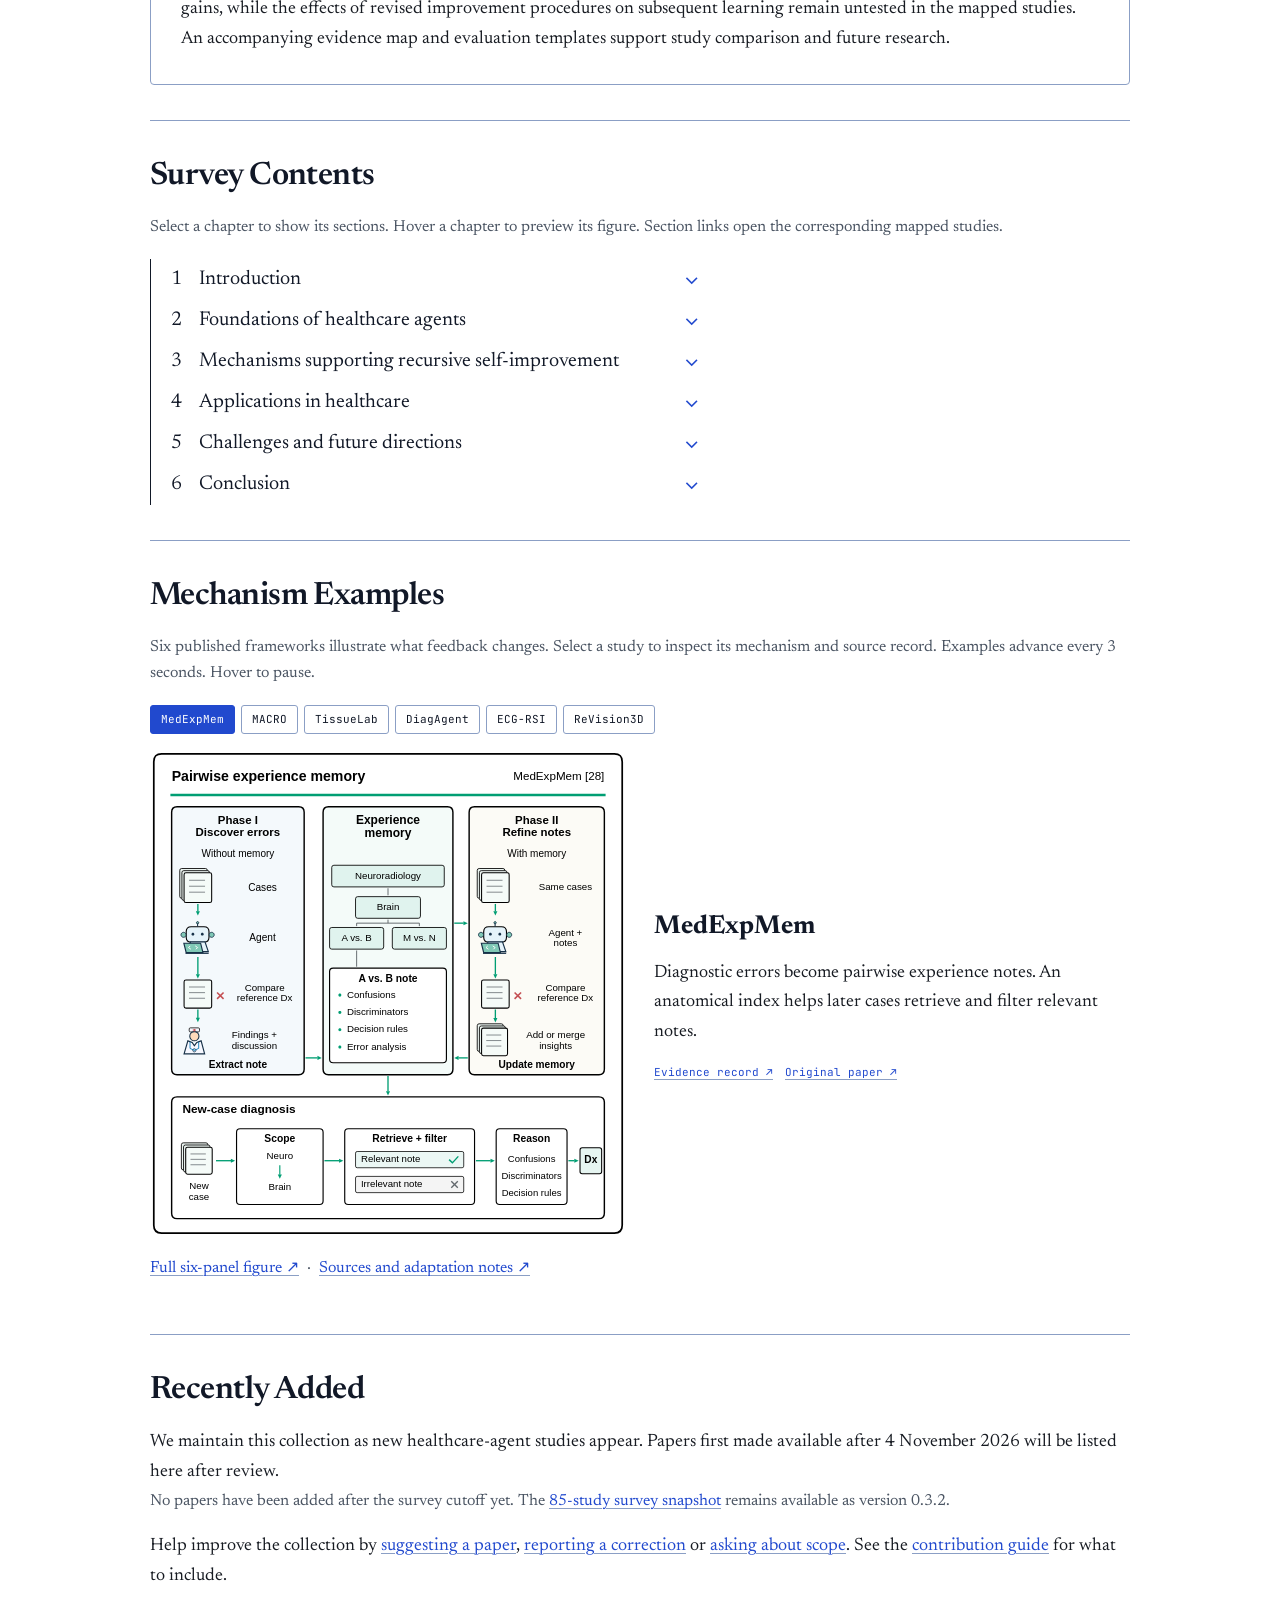
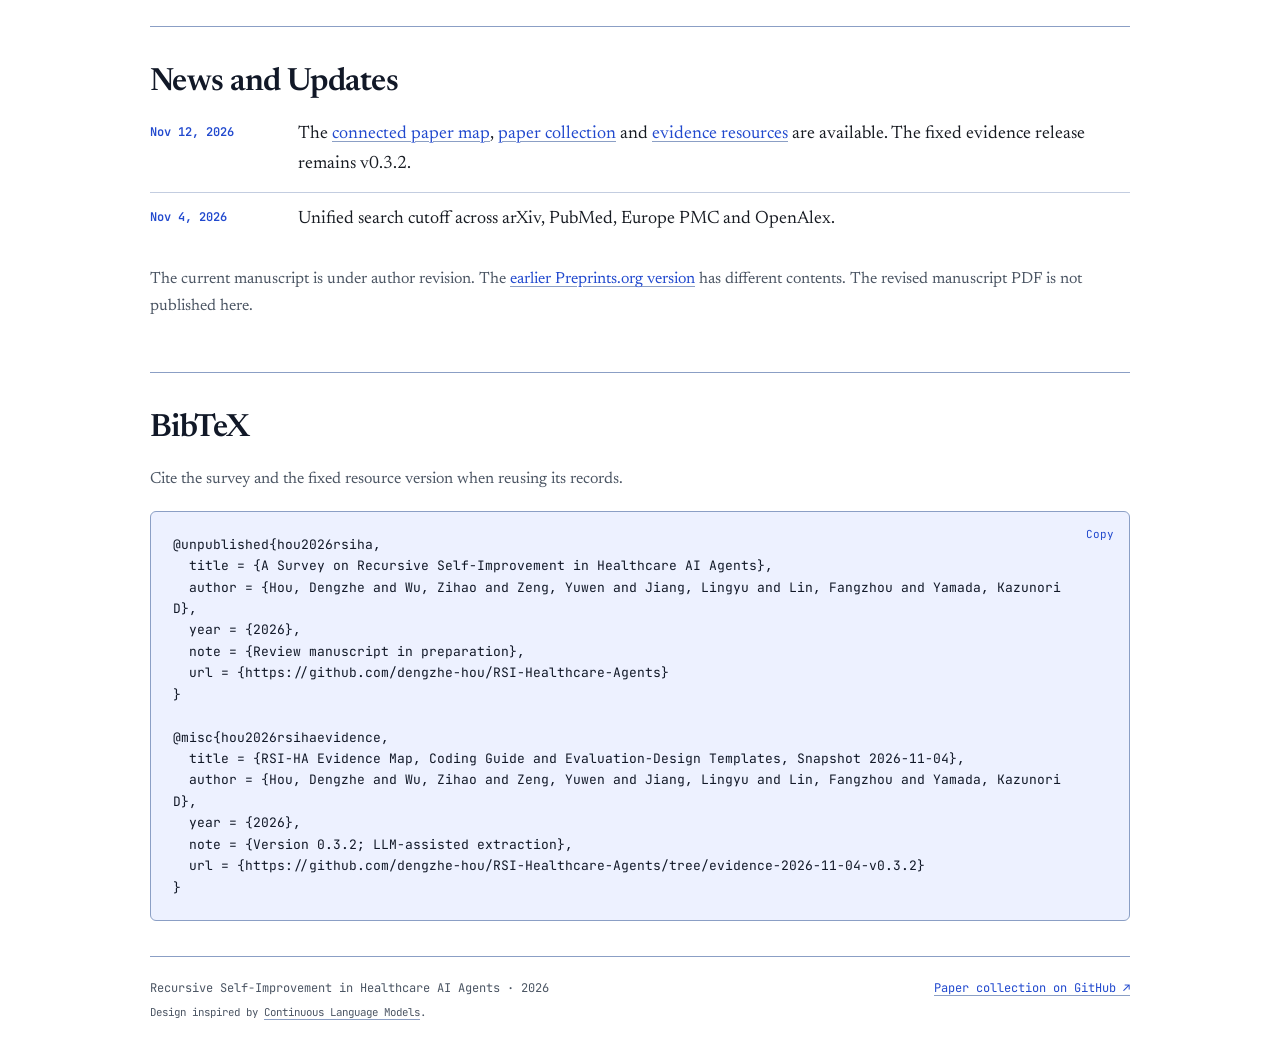
==== commit 9ce042bf: "Keep the WPI institution name on one line" ====
--- a/index.html
+++ b/index.html
@@ -1,4 +1,4 @@
-<!doctype html><html lang="en"><head><meta charset="utf-8"><meta name="viewport" content="width=device-width,initial-scale=1"><meta name="description" content="A Survey on Recursive Self-Improvement in Healthcare AI Agents, with a connected paper map and reusable evidence resources."><title>A Survey on Recursive Self-Improvement in Healthcare AI Agents</title><meta property="og:title" content="A Survey on Recursive Self-Improvement in Healthcare AI Agents"><meta property="og:image" content="https://dengzhe-hou.github.io/RSI-Healthcare-Agents/assets/social-preview.png"><meta property="og:type" content="website"><link rel="canonical" href="https://dengzhe-hou.github.io/RSI-Healthcare-Agents/"><link rel="stylesheet" href="assets/site.css?v=20261116-subtle"><script src="assets/theme.js?v=20261112-layout"></script><script defer src="assets/site.js?v=20261114-autoplay3"></script></head><body>
+<!doctype html><html lang="en"><head><meta charset="utf-8"><meta name="viewport" content="width=device-width,initial-scale=1"><meta name="description" content="A Survey on Recursive Self-Improvement in Healthcare AI Agents, with a connected paper map and reusable evidence resources."><title>A Survey on Recursive Self-Improvement in Healthcare AI Agents</title><meta property="og:title" content="A Survey on Recursive Self-Improvement in Healthcare AI Agents"><meta property="og:image" content="https://dengzhe-hou.github.io/RSI-Healthcare-Agents/assets/social-preview.png"><meta property="og:type" content="website"><link rel="canonical" href="https://dengzhe-hou.github.io/RSI-Healthcare-Agents/"><link rel="stylesheet" href="assets/site.css?v=20261116-institutions"><script src="assets/theme.js?v=20261112-layout"></script><script defer src="assets/site.js?v=20261114-autoplay3"></script></head><body>
 <a class="skip" href="#main">Skip to content</a><button class="theme-switch" aria-label="Toggle dark mode" title="Toggle dark mode"><svg viewBox="0 0 24 24" aria-hidden="true"><path d="M20.5 14.5A8.5 8.5 0 1 1 9.5 3.5a7 7 0 0 0 11 11Z"/></svg></button>
 <nav class="floating-contents" aria-label="Page contents"><b>Contents</b><a href="#overview">Overview</a><a href="#abstract">1. Abstract</a><a href="#survey-contents">2. Survey Contents</a><a href="#mechanisms">3. Mechanism Examples</a><a href="#recently-added">4. Recently added</a><a href="#news">5. News</a><a href="#citation">6. BibTeX</a><a href="references/">All references ↗</a></nav>
 <main id="main"><section id="overview" class="landing shell"><h1><span>A Survey on <em>Recursive Self-Improvement</em></span><span>in <em>Healthcare AI Agents</em></span></h1>
--- a/assets/site.css
+++ b/assets/site.css
@@ -21,3 +21,5 @@
 .mechanism-tabs button{border-radius:3px}
 @media(max-width:1050px){.directory{gap:24px}.preview-label{font-size:15px;padding-inline:8px}}
 @media(max-width:600px){.landing h1{line-height:1.2;letter-spacing:-.5px}.directory{margin-top:24px;gap:20px;padding-top:19px}.preview-link{gap:12px}.preview-label{font-size:15px;padding:5px 9px}.text-block{padding-block:27px}.opening-figure figcaption{font-size:13px}}
+/* Keep each institution name intact while allowing the row to wrap. */
+.university-row>span:last-child{width:auto;max-width:none;white-space:nowrap}
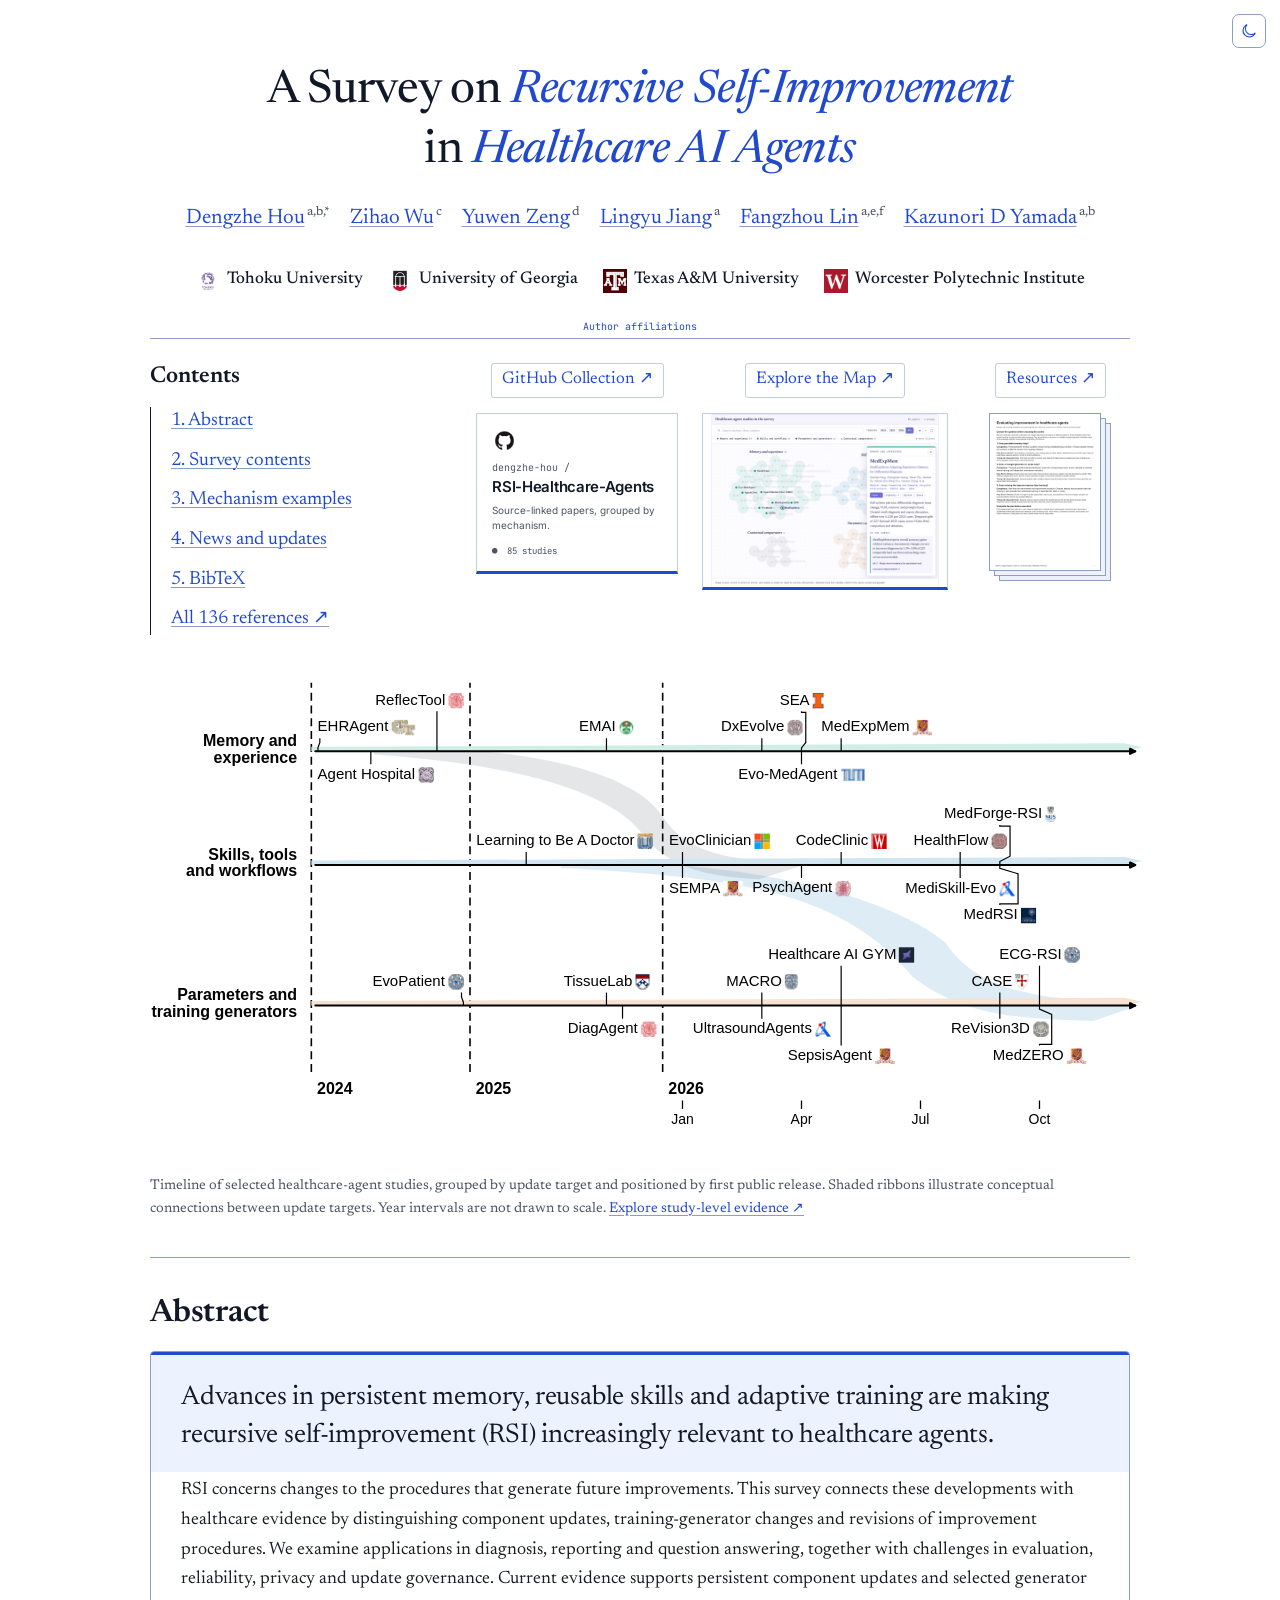
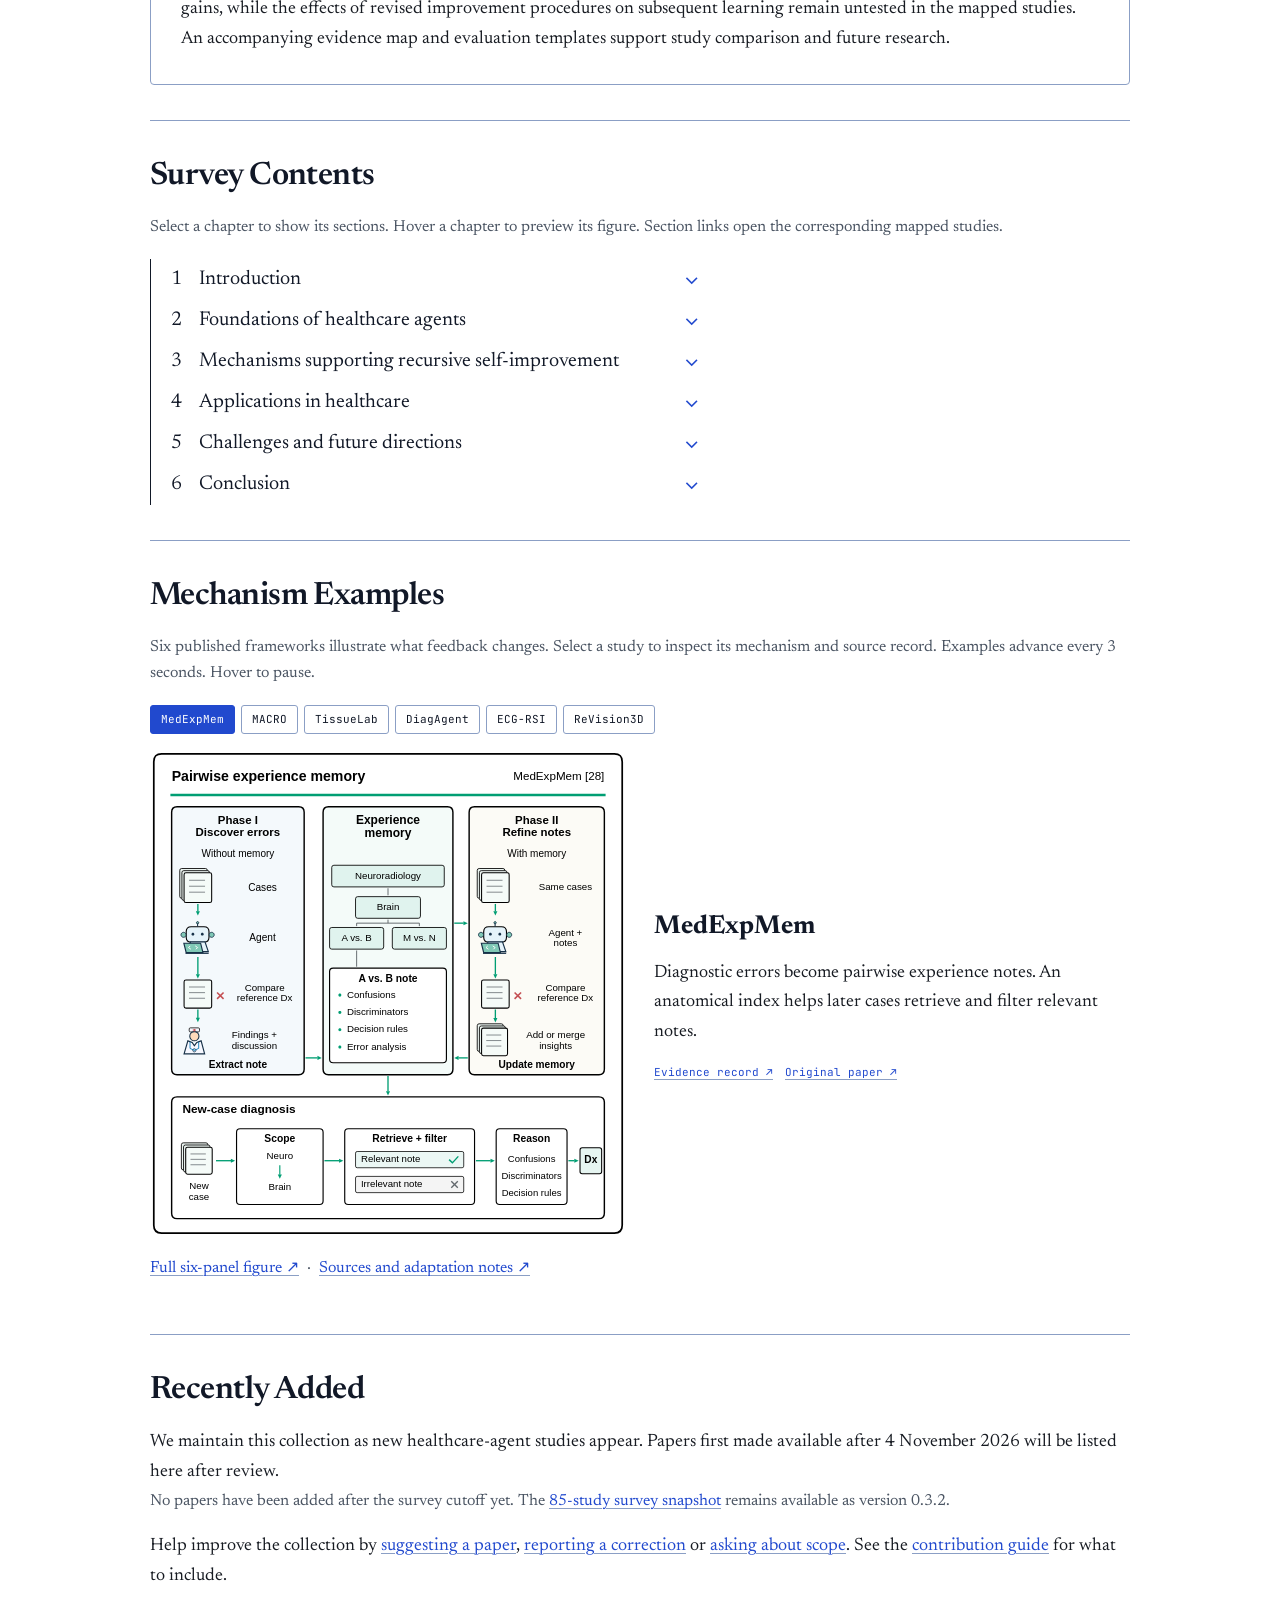
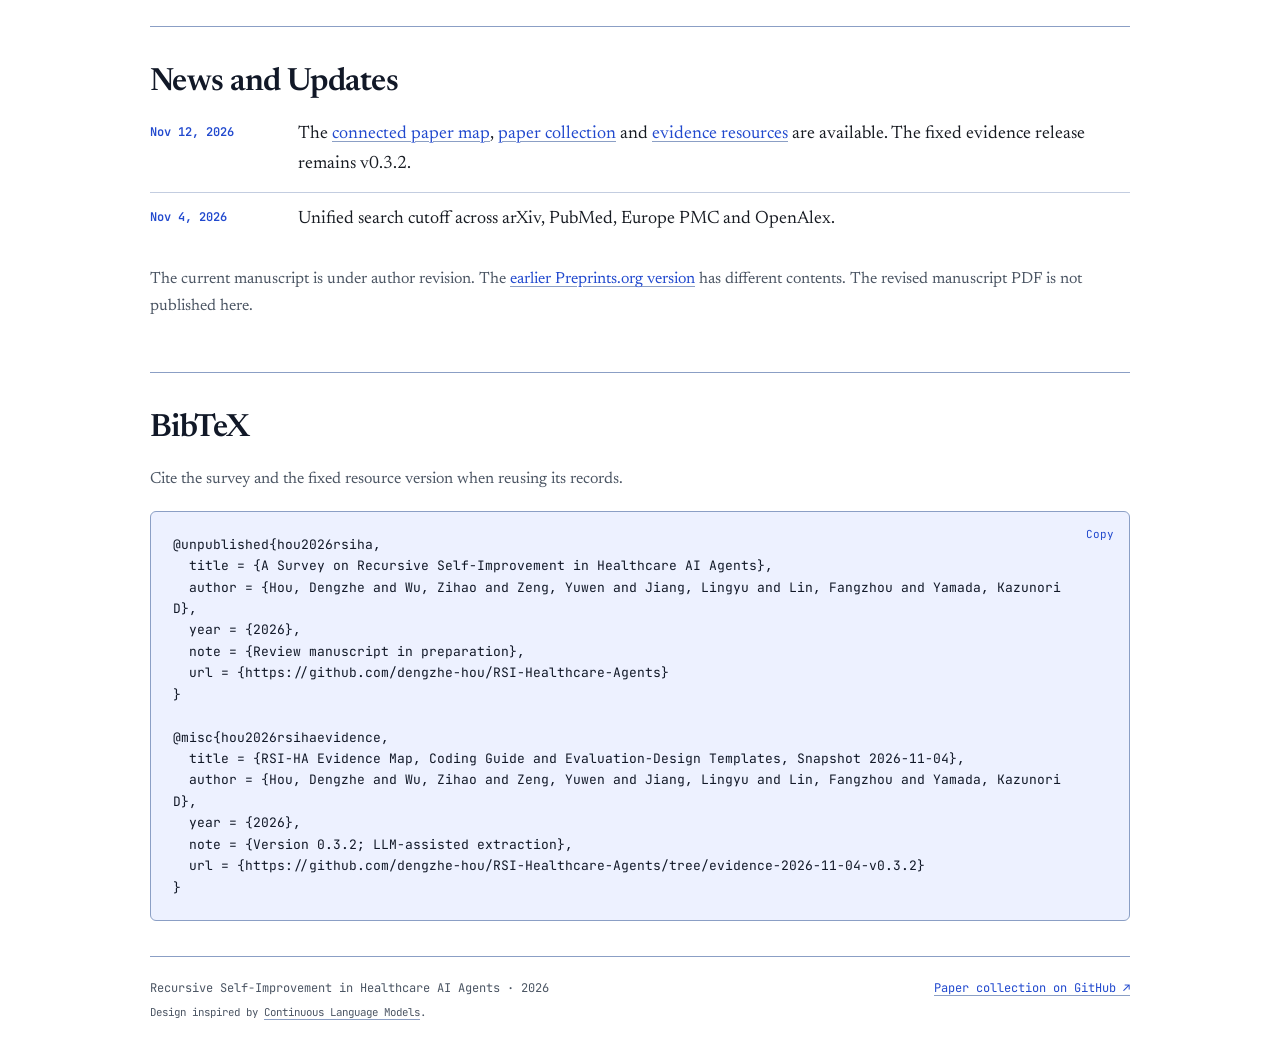
==== commit 71f56055: "Add official university site icons beside author affiliations" ====
--- a/index.html
+++ b/index.html
@@ -1,8 +1,8 @@
-<!doctype html><html lang="en"><head><meta charset="utf-8"><meta name="viewport" content="width=device-width,initial-scale=1"><meta name="description" content="A Survey on Recursive Self-Improvement in Healthcare AI Agents, with a connected paper map and reusable evidence resources."><title>A Survey on Recursive Self-Improvement in Healthcare AI Agents</title><meta property="og:title" content="A Survey on Recursive Self-Improvement in Healthcare AI Agents"><meta property="og:image" content="https://dengzhe-hou.github.io/RSI-Healthcare-Agents/assets/social-preview.png"><meta property="og:type" content="website"><link rel="canonical" href="https://dengzhe-hou.github.io/RSI-Healthcare-Agents/"><link rel="stylesheet" href="assets/site.css?v=20261116-institutions"><script src="assets/theme.js?v=20261112-layout"></script><script defer src="assets/site.js?v=20261114-autoplay3"></script></head><body>
+<!doctype html><html lang="en"><head><meta charset="utf-8"><meta name="viewport" content="width=device-width,initial-scale=1"><meta name="description" content="A Survey on Recursive Self-Improvement in Healthcare AI Agents, with a connected paper map and reusable evidence resources."><title>A Survey on Recursive Self-Improvement in Healthcare AI Agents</title><meta property="og:title" content="A Survey on Recursive Self-Improvement in Healthcare AI Agents"><meta property="og:image" content="https://dengzhe-hou.github.io/RSI-Healthcare-Agents/assets/social-preview.png"><meta property="og:type" content="website"><link rel="canonical" href="https://dengzhe-hou.github.io/RSI-Healthcare-Agents/"><link rel="stylesheet" href="assets/site.css?v=20261116-school-icons"><script src="assets/theme.js?v=20261112-layout"></script><script defer src="assets/site.js?v=20261114-autoplay3"></script></head><body>
 <a class="skip" href="#main">Skip to content</a><button class="theme-switch" aria-label="Toggle dark mode" title="Toggle dark mode"><svg viewBox="0 0 24 24" aria-hidden="true"><path d="M20.5 14.5A8.5 8.5 0 1 1 9.5 3.5a7 7 0 0 0 11 11Z"/></svg></button>
 <nav class="floating-contents" aria-label="Page contents"><b>Contents</b><a href="#overview">Overview</a><a href="#abstract">1. Abstract</a><a href="#survey-contents">2. Survey Contents</a><a href="#mechanisms">3. Mechanism Examples</a><a href="#recently-added">4. Recently added</a><a href="#news">5. News</a><a href="#citation">6. BibTeX</a><a href="references/">All references ↗</a></nav>
 <main id="main"><section id="overview" class="landing shell"><h1><span>A Survey on <em>Recursive Self-Improvement</em></span><span>in <em>Healthcare AI Agents</em></span></h1>
-<div class="author-block"><p class="author-names"><span><a href="#affiliations">Dengzhe Hou</a><sup>a,b,*</sup></span><span><a href="#affiliations">Zihao Wu</a><sup>c</sup></span><span><a href="#affiliations">Yuwen Zeng</a><sup>d</sup></span><span><a href="#affiliations">Lingyu Jiang</a><sup>a</sup></span><span><a href="#affiliations">Fangzhou Lin</a><sup>a,e,f</sup></span><span><a href="#affiliations">Kazunori D Yamada</a><sup>a,b</sup></span></p><div class="university-row" aria-label="Author institutions"><span><b>Tohoku University</b><small>Japan</small></span><span><b>University of Georgia</b><small>USA</small></span><span><b>Texas A&amp;M University</b><small>USA</small></span><span><b>Worcester Polytechnic Institute</b><small>USA</small></span></div><details id="affiliations"><summary>Author affiliations</summary><p><sup>a</sup> Graduate School of Information Sciences, Tohoku University<br><sup>b</sup> Unprecedented-scale Data Analytics Center, Tohoku University<br><sup>c</sup> School of Computing, University of Georgia<br><sup>d</sup> Advanced Institute of Convergence Knowledge Informatics, Tohoku University<br><sup>e</sup> Texas A&amp;M University<br><sup>f</sup> Worcester Polytechnic Institute</p></details></div>
+<div class="author-block"><p class="author-names"><span><a href="#affiliations">Dengzhe Hou</a><sup>a,b,*</sup></span><span><a href="#affiliations">Zihao Wu</a><sup>c</sup></span><span><a href="#affiliations">Yuwen Zeng</a><sup>d</sup></span><span><a href="#affiliations">Lingyu Jiang</a><sup>a</sup></span><span><a href="#affiliations">Fangzhou Lin</a><sup>a,e,f</sup></span><span><a href="#affiliations">Kazunori D Yamada</a><sup>a,b</sup></span></p><div class="university-row" aria-label="Author institutions"><span><a class="university-link" href="https://www.tohoku.ac.jp/en/"><img class="university-icon" src="assets/institutions/tohoku.png" alt="" width="24" height="24"><b>Tohoku University</b></a><small>Japan</small></span><span><a class="university-link" href="https://www.uga.edu/"><img class="university-icon" src="assets/institutions/uga.ico" alt="" width="24" height="24"><b>University of Georgia</b></a><small>USA</small></span><span><a class="university-link" href="https://www.tamu.edu/"><img class="university-icon" src="assets/institutions/tamu.png" alt="" width="24" height="24"><b>Texas A&amp;M University</b></a><small>USA</small></span><span><a class="university-link" href="https://www.wpi.edu/"><img class="university-icon" src="assets/institutions/wpi.ico" alt="" width="24" height="24"><b>Worcester Polytechnic Institute</b></a><small>USA</small></span></div><details id="affiliations"><summary>Author affiliations</summary><p><sup>a</sup> Graduate School of Information Sciences, Tohoku University<br><sup>b</sup> Unprecedented-scale Data Analytics Center, Tohoku University<br><sup>c</sup> School of Computing, University of Georgia<br><sup>d</sup> Advanced Institute of Convergence Knowledge Informatics, Tohoku University<br><sup>e</sup> Texas A&amp;M University<br><sup>f</sup> Worcester Polytechnic Institute</p></details></div>
 <div class="directory"><nav aria-label="Contents"><h2>Contents</h2><ol><li><a href="#abstract">1. Abstract</a></li><li><a href="#survey-contents">2. Survey contents</a></li><li><a href="#mechanisms">3. Mechanism examples</a></li><li><a href="#news">4. News and updates</a></li><li><a href="#citation">5. BibTeX</a></li><li><a href="references/">All 136 references ↗</a></li></ol></nav><div class="resource-previews"><a class="preview-link" href="https://github.com/dengzhe-hou/RSI-Healthcare-Agents"><span class="preview-label">GitHub Collection ↗</span><span class="repo-preview"><img src="assets/github-mark.png" alt="" width="25" height="25"><span class="owner">dengzhe-hou /</span><strong>RSI-Healthcare-Agents</strong><small>Source-linked papers, grouped by mechanism.</small><span class="repo-tag">● &nbsp;85 studies</span></span></a><a class="preview-link" href="map/"><span class="preview-label">Explore the Map ↗</span><span class="map-preview"><img src="assets/map-tour.gif?v=20261112-layout" alt="Tour of the connected paper map" width="1100" height="700"></span></a><a class="preview-link" href="resources/"><span class="preview-label">Resources ↗</span><span class="document-preview"><img src="assets/guide-cover.png" alt="Evaluation-design guide cover" width="280" height="397"></span></a></div></div>
 <figure class="opening-figure"><a href="assets/figures/timeline.svg?v=20261112-28"><img src="assets/figures/timeline.svg?v=20261112-28" alt="Twenty-eight selected healthcare-agent studies by update target and public month" width="1600" height="600"></a><figcaption>Timeline of selected healthcare-agent studies, grouped by update target and positioned by first public release. Shaded ribbons illustrate conceptual connections between update targets. Year intervals are not drawn to scale. <a href="map/">Explore study-level evidence ↗</a></figcaption></figure></section>
 <section id="abstract" class="text-block shell"><h2>Abstract</h2><div class="abstract-box"><div class="abstract-opening">Advances in persistent memory, reusable skills and adaptive training are making recursive self-improvement (RSI) increasingly relevant to healthcare agents.</div><div class="abstract-copy"><p>RSI concerns changes to the procedures that generate future improvements. This survey connects these developments with healthcare evidence by distinguishing component updates, training-generator changes and revisions of improvement procedures. We examine applications in diagnosis, reporting and question answering, together with challenges in evaluation, reliability, privacy and update governance. Current evidence supports persistent component updates and selected generator gains, while the effects of revised improvement procedures on subsequent learning remain untested in the mapped studies. An accompanying evidence map and evaluation templates support study comparison and future research.</p></div></div></section>
--- a/assets/site.css
+++ b/assets/site.css
@@ -23,3 +23,9 @@
 @media(max-width:600px){.landing h1{line-height:1.2;letter-spacing:-.5px}.directory{margin-top:24px;gap:20px;padding-top:19px}.preview-link{gap:12px}.preview-label{font-size:15px;padding:5px 9px}.text-block{padding-block:27px}.opening-figure figcaption{font-size:13px}}
 /* Keep each institution name intact while allowing the row to wrap. */
 .university-row>span:last-child{width:auto;max-width:none;white-space:nowrap}
+
+/* Official site icons beside the existing author affiliations. */
+.university-row>span{width:auto;max-width:none}
+.university-link{display:inline-flex;align-items:center;gap:7px;text-decoration:none;white-space:nowrap;color:var(--heading)}
+.university-icon{display:block;width:24px;height:24px;object-fit:contain;flex-shrink:0}
+@media(max-width:600px){.university-row{gap:13px 20px}.university-link{gap:6px}.university-icon{width:22px;height:22px}}
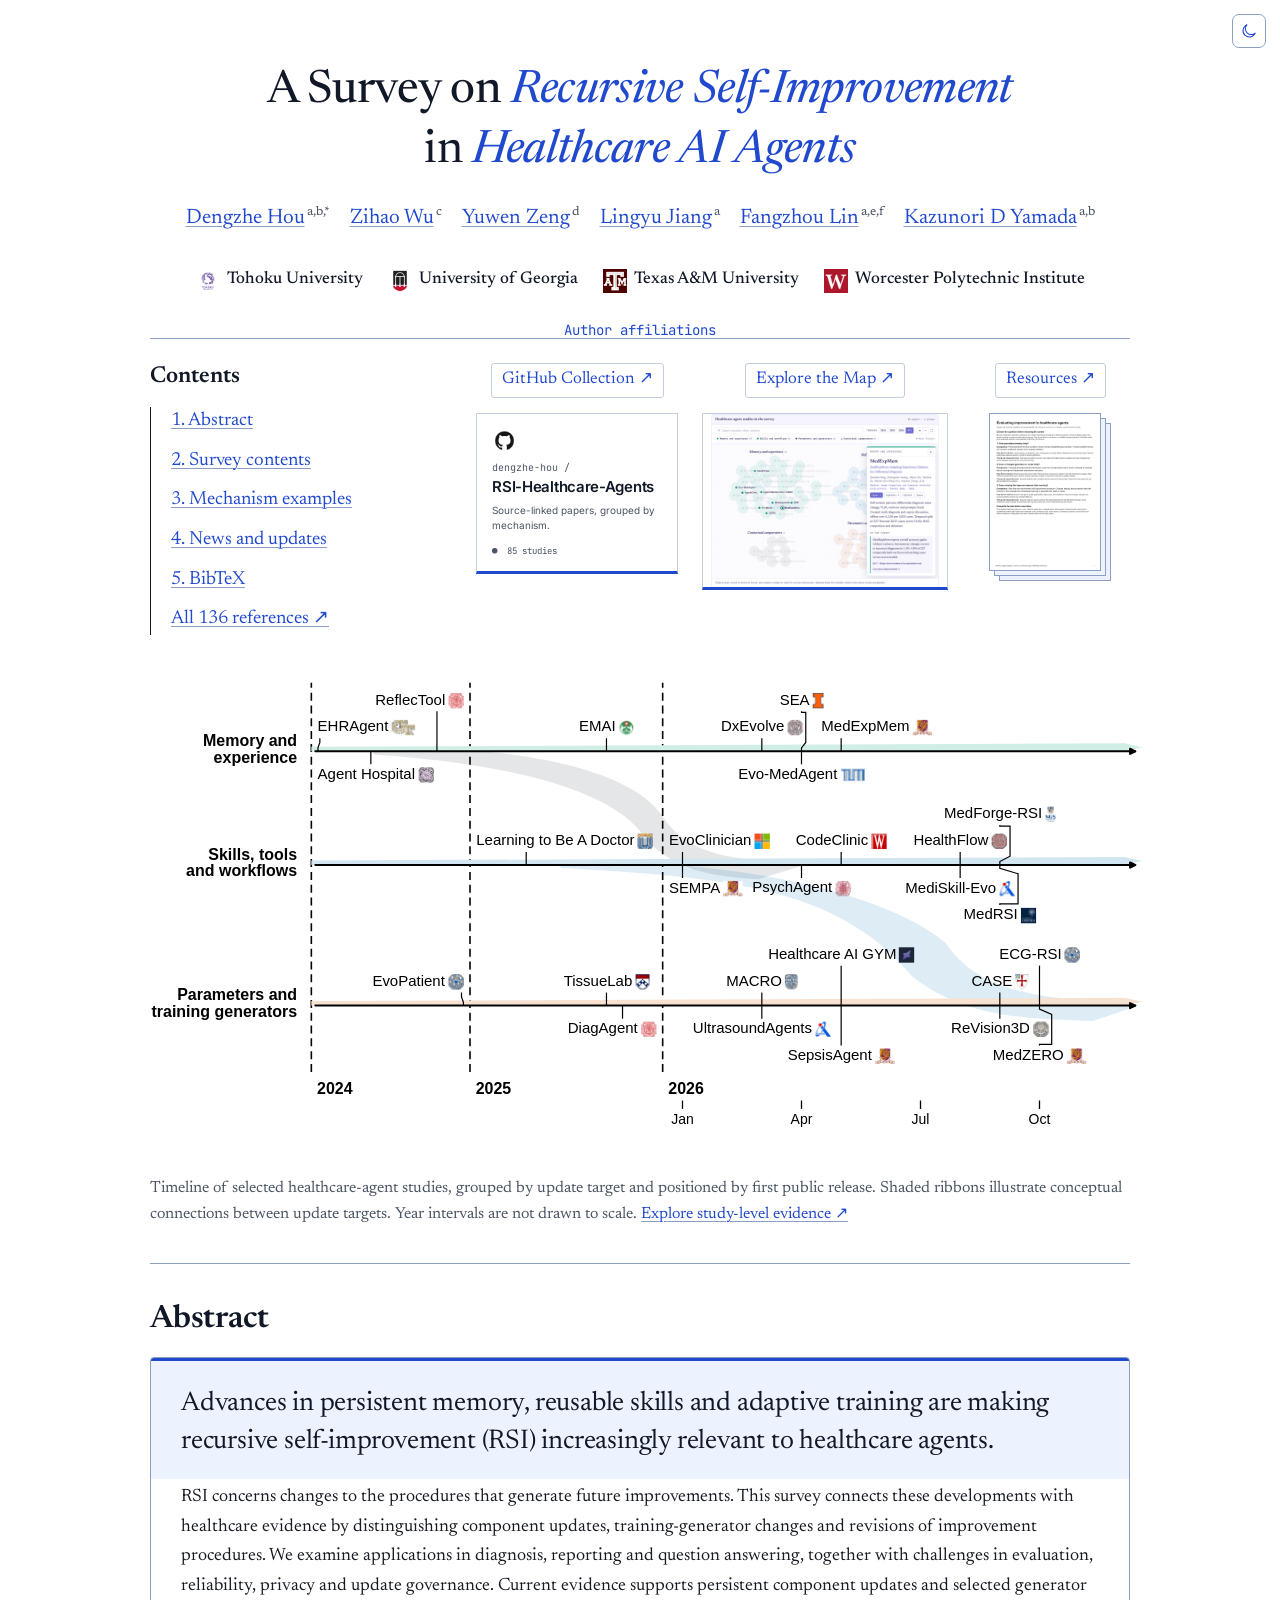
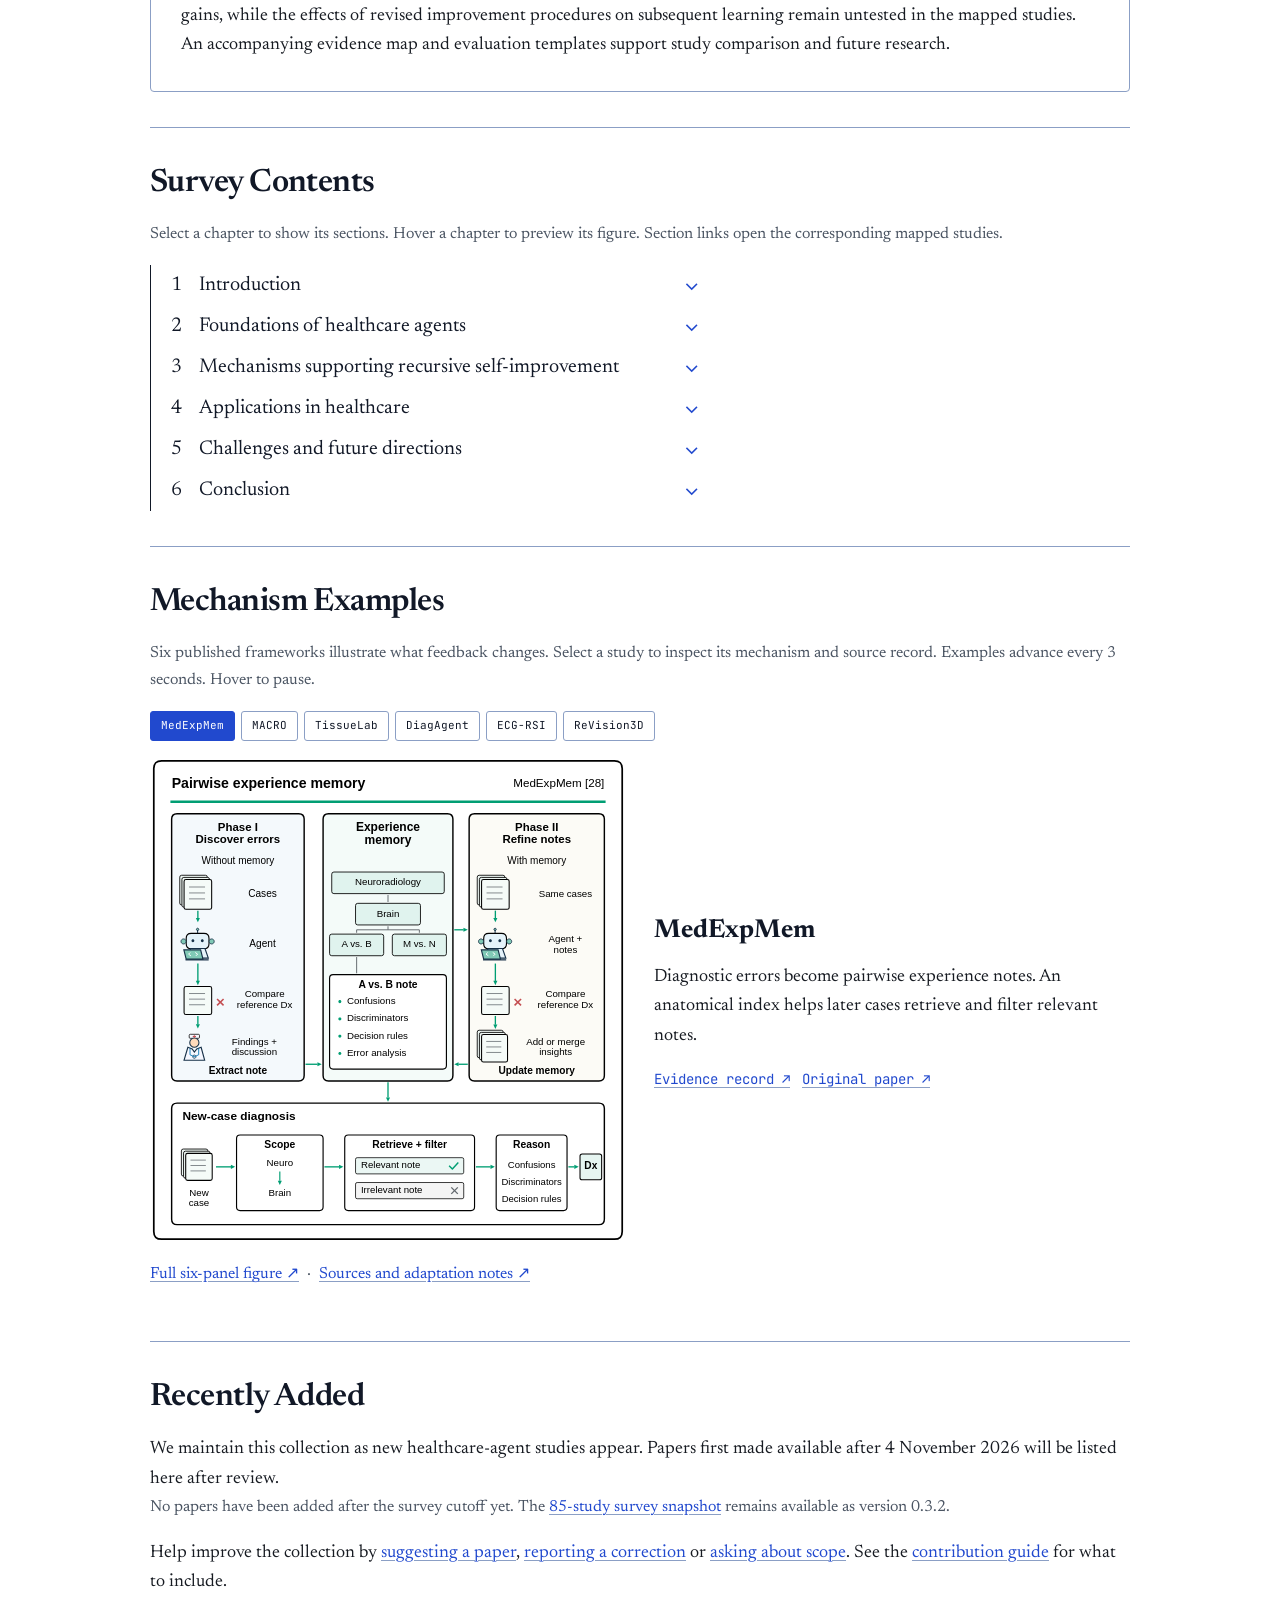
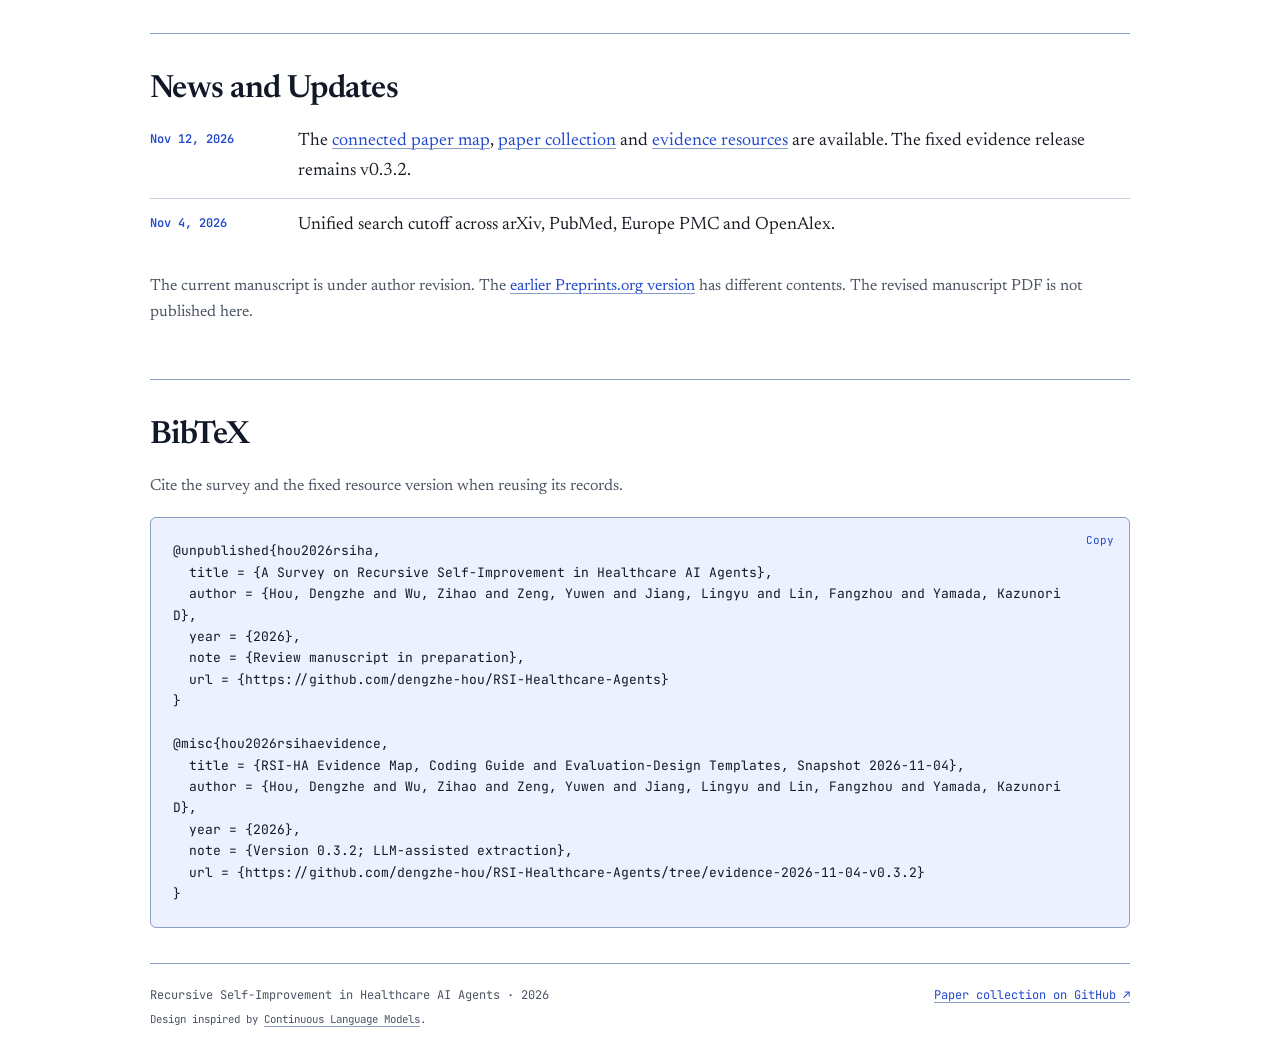
==== commit 6d7e8119: "Improve homepage caption and supporting-link readability" ====
--- a/index.html
+++ b/index.html
@@ -1,4 +1,4 @@
-<!doctype html><html lang="en"><head><meta charset="utf-8"><meta name="viewport" content="width=device-width,initial-scale=1"><meta name="description" content="A Survey on Recursive Self-Improvement in Healthcare AI Agents, with a connected paper map and reusable evidence resources."><title>A Survey on Recursive Self-Improvement in Healthcare AI Agents</title><meta property="og:title" content="A Survey on Recursive Self-Improvement in Healthcare AI Agents"><meta property="og:image" content="https://dengzhe-hou.github.io/RSI-Healthcare-Agents/assets/social-preview.png"><meta property="og:type" content="website"><link rel="canonical" href="https://dengzhe-hou.github.io/RSI-Healthcare-Agents/"><link rel="stylesheet" href="assets/site.css?v=20261116-school-icons"><script src="assets/theme.js?v=20261112-layout"></script><script defer src="assets/site.js?v=20261114-autoplay3"></script></head><body>
+<!doctype html><html lang="en"><head><meta charset="utf-8"><meta name="viewport" content="width=device-width,initial-scale=1"><meta name="description" content="A Survey on Recursive Self-Improvement in Healthcare AI Agents, with a connected paper map and reusable evidence resources."><title>A Survey on Recursive Self-Improvement in Healthcare AI Agents</title><meta property="og:title" content="A Survey on Recursive Self-Improvement in Healthcare AI Agents"><meta property="og:image" content="https://dengzhe-hou.github.io/RSI-Healthcare-Agents/assets/social-preview.png"><meta property="og:type" content="website"><link rel="canonical" href="https://dengzhe-hou.github.io/RSI-Healthcare-Agents/"><link rel="stylesheet" href="assets/site.css?v=20261116-readable-text"><script src="assets/theme.js?v=20261112-layout"></script><script defer src="assets/site.js?v=20261114-autoplay3"></script></head><body>
 <a class="skip" href="#main">Skip to content</a><button class="theme-switch" aria-label="Toggle dark mode" title="Toggle dark mode"><svg viewBox="0 0 24 24" aria-hidden="true"><path d="M20.5 14.5A8.5 8.5 0 1 1 9.5 3.5a7 7 0 0 0 11 11Z"/></svg></button>
 <nav class="floating-contents" aria-label="Page contents"><b>Contents</b><a href="#overview">Overview</a><a href="#abstract">1. Abstract</a><a href="#survey-contents">2. Survey Contents</a><a href="#mechanisms">3. Mechanism Examples</a><a href="#recently-added">4. Recently added</a><a href="#news">5. News</a><a href="#citation">6. BibTeX</a><a href="references/">All references ↗</a></nav>
 <main id="main"><section id="overview" class="landing shell"><h1><span>A Survey on <em>Recursive Self-Improvement</em></span><span>in <em>Healthcare AI Agents</em></span></h1>
--- a/assets/site.css
+++ b/assets/site.css
@@ -1,6 +1,6 @@
 @font-face{font-family:Newsreader;src:url('fonts/newsreader-regular.ttf?v=20261112-layout') format('truetype');font-style:normal;font-weight:300 700;font-display:swap}@font-face{font-family:Newsreader;src:url('fonts/newsreader-italic.ttf?v=20261112-layout') format('truetype');font-style:italic;font-weight:300 700;font-display:swap}@font-face{font-family:Inter;src:url('fonts/inter.ttf') format('truetype');font-weight:300 700;font-display:swap}@font-face{font-family:JetBrains;src:url('fonts/jetbrains.ttf') format('truetype');font-weight:400 700;font-display:swap}
-:root{--page:#fff;--ink:#171b22;--heading:#111827;--muted:#4b5563;--border:#c3cde0;--rule:#8b9fc5;--soft:#edf2ff;--link:#2149ce;--strong:#14328f;--accent:#2149ce;--lavender:#9793f8;--card:#fff;--stage:#fafbff;--dots:#d6def0;--cite:#edf1ff;--serif:Newsreader,Georgia,serif;--sans:Inter,Arial,sans-serif;--mono:JetBrains,Consolas,monospace;color-scheme:light}:root[data-theme=dark]{--page:#101725;--ink:#f0f3f8;--heading:#fff;--muted:#b5c0d2;--border:#3e5275;--rule:#637dac;--soft:#1b2b4a;--link:#a6baff;--strong:#dbe3ff;--card:#162137;--stage:#121c30;--dots:#354766;--cite:#223553;--accent:#3158d2;color-scheme:dark}*{box-sizing:border-box}html{scroll-behavior:smooth;scroll-padding-top:24px}body{margin:0;background:var(--page);color:var(--ink);font:18px/1.65 var(--serif);-webkit-font-smoothing:antialiased}h1,h2,h3,p{margin:0}h2{color:var(--heading);font-size:32px;line-height:1.25;font-weight:600;letter-spacing:-.55px;margin-bottom:18px}a{color:var(--link);text-decoration:underline;text-decoration-color:var(--rule);text-underline-offset:3px;text-decoration-thickness:1px}a:hover{color:var(--strong);text-decoration-color:currentColor}button,input,select{font:inherit;color:inherit}button,summary{cursor:pointer}button{background:var(--card)}a:focus-visible,button:focus-visible,summary:focus-visible,input:focus-visible,select:focus-visible,[tabindex]:focus-visible{outline:3px solid var(--link);outline-offset:4px}.shell{width:min(980px,calc(100% - 64px));margin-inline:auto}sup{font-size:.6em;line-height:0;vertical-align:super;margin-left:2px;color:var(--muted)}.skip{position:fixed;top:-100px;left:15px;z-index:100;background:var(--heading);color:var(--page);padding:10px}.skip:focus{top:10px}.theme-switch{position:fixed;top:14px;right:14px;z-index:40;width:34px;height:34px;display:grid;place-items:center;border:1px solid var(--rule);border-radius:7px;padding:7px;color:var(--link);background:var(--page)}.theme-switch svg{width:18px;height:18px;fill:none;stroke:currentColor;stroke-width:1.4}.landing{padding-top:64px}.landing h1{text-align:center;color:var(--heading);font:500 46px/1.15 var(--serif);letter-spacing:-.9px;margin-bottom:22px}.landing h1 span{display:block}.landing h1 span+span{margin-top:5px;font-weight:400}.landing h1 em{color:var(--link);font-weight:500}.author-block{max-width:920px;margin:auto;text-align:center}.author-names{display:flex;justify-content:center;gap:3px 20px;flex-wrap:wrap;font:21px/1.7 var(--serif)}.author-names>span{white-space:nowrap}.author-mail{font:12px/1.6 var(--mono);margin:4px 0 0}.author-mail a{color:var(--muted);text-decoration:none}.university-row{display:flex;flex-wrap:wrap;align-items:center;justify-content:center;gap:15px 25px;margin-top:23px;min-height:48px}.university-row>span{display:block;max-width:210px}.university-row b{font-size:17px;font-weight:500;color:var(--heading);line-height:1.1}.university-row small{display:block;font:9px/1.4 var(--mono);letter-spacing:.08em;color:var(--muted);margin-top:4px}#affiliations{font:10px/1.7 var(--sans);color:var(--muted);margin-top:12px}#affiliations summary{font:10px var(--mono);color:var(--link);display:inline-block}#affiliations p{margin:10px auto 0;max-width:700px}.directory{display:grid;grid-template-columns:.72fr 1.6fr;gap:38px;border-top:1px solid var(--rule);margin-top:26px;padding:22px 0 12px;align-items:start}.directory h2{font-size:23px;letter-spacing:0;margin-bottom:15px}.directory ol{list-style:none;border-left:1px solid var(--heading);padding:0 0 0 20px;margin:0}.directory li+li{margin-top:10px}.directory nav a{font-size:19px;line-height:1.5}.resource-previews{display:grid;grid-template-columns:1.15fr 1.4fr .9fr;gap:24px;align-items:start}.preview-link{text-decoration:none;display:flex;flex-direction:column;align-items:center;gap:12px;min-width:0}.preview-label{font-size:22px;line-height:1.3;border-bottom:1px dotted;white-space:nowrap}.repo-preview{width:100%;min-height:161px;display:flex;flex-direction:column;align-items:start;text-align:left;border:1px solid var(--border);border-bottom:4px solid var(--accent);padding:14px 15px 10px;color:var(--heading);background:var(--card);box-shadow:0 2px 8px #11182708}.repo-preview img{margin-bottom:8px}.repo-preview .owner{font:10px/1.4 var(--mono);color:var(--muted)}.repo-preview strong{font:600 15px/1.25 var(--sans);letter-spacing:-.3px;margin:3px 0 6px;overflow-wrap:anywhere}.repo-preview small{font:10px/1.5 var(--sans);color:var(--muted)}.repo-tag{font:9px/1.4 var(--mono);margin-top:12px;color:var(--muted)}.map-preview{display:block;width:100%;border:1px solid var(--border);border-bottom:4px solid var(--link);background:var(--card);box-shadow:0 2px 8px #11182708}.map-preview img{display:block;width:100%;height:auto}.document-preview{display:block;width:min(112px,calc(100% - 16px));margin-right:12px;position:relative;isolation:isolate}.document-preview:before,.document-preview:after{content:'';position:absolute;inset:0;border:1px solid var(--rule);z-index:-1;background:var(--soft);transform:translate(5px,5px)}.document-preview:before{transform:translate(10px,10px);background:var(--cite)}.document-preview img{display:block;width:100%;height:auto;border:1px solid var(--rule)}.opening-figure{width:calc(100% + 40px);margin:30px -20px 0}.opening-figure img{display:block;width:100%;height:auto}.opening-figure figcaption{font:16px/1.55 var(--serif);color:var(--muted);margin:14px 20px 0}.text-block{padding-block:30px;border-top:1px solid var(--rule)}.landing+.text-block{margin-top:36px}.note{font-size:16px;color:var(--muted);margin-bottom:18px}.abstract-box{border:1px solid var(--rule);border-radius:8px;overflow:hidden;background:var(--card)}.abstract-box:before{content:'';display:block;height:5px;background:linear-gradient(90deg,var(--accent),#4c76e5)}.abstract-opening{font:400 27px/1.4 var(--serif);letter-spacing:-.2px;color:var(--heading);padding:24px 30px 18px;background:linear-gradient(var(--soft),var(--card))}.abstract-copy{padding:4px 30px 18px;color:var(--ink)}.abstract-copy p{margin-bottom:12px}.chapter-list{position:relative;margin-top:6px}.chapter-list>ol{list-style:none;width:56%;padding:0 0 0 20px;border-left:1px solid var(--heading);margin:0}.chapter-list li{position:relative}.chapter-list summary{display:flex;gap:8px;align-items:baseline;list-style:none;font:20px/1.45 var(--serif);color:var(--heading);padding:6px 0}.chapter-list summary::-webkit-details-marker{display:none}.chapter-list summary:after{content:'⌄';margin-left:auto;font:20px var(--sans);color:var(--link)}.chapter-list details[open]>summary:after{content:'⌃'}.chapter-number{min-width:20px;font-variant-numeric:tabular-nums}.chapter-list .subsections{list-style:none;padding:0 28px 10px;margin:0}.chapter-list .subsections a{display:flex;gap:10px;padding:3px 0;font:17px/1.45 var(--serif);color:var(--ink);text-decoration:none}.subsections .depth-2{padding-left:28px!important;font-size:16px!important;color:var(--muted)!important}.subsections a span:first-child{color:var(--muted);min-width:28px}.chapter-preview{position:absolute;top:2px;left:calc(100% + 28px);width:clamp(280px,34vw,380px);padding:8px;margin:0;border:1px solid var(--rule);border-radius:6px;background:var(--page);visibility:hidden;opacity:0;z-index:5}.chapter-preview img{display:block;width:100%;height:auto}.chapter-list li:hover>.chapter-preview,.chapter-list li:focus-within>.chapter-preview{visibility:visible;opacity:1}.chapter-list li:nth-last-child(-n+2)>.chapter-preview{transform:translateY(calc(-100% + 42px))}.chapter-list .chapter-browse{display:block;font:12px/1.6 var(--mono);padding:4px 28px 10px}.mechanism-tabs{display:flex;flex-wrap:wrap;gap:6px;margin:16px 0}.mechanism-tabs button{font:11px/1.4 var(--mono);border:1px solid var(--rule);border-radius:5px;padding:6px 10px;background:var(--card);color:var(--heading)}.mechanism-tabs button[aria-selected=true]{color:#fff;background:var(--accent);border-color:var(--accent)}.mechanism-view{display:grid;grid-template-columns:1fr 1fr;gap:28px;align-items:center;margin-bottom:18px}.mechanism-view img{display:block;width:100%;height:auto}.mechanism-view h3{font-size:26px;color:var(--heading);margin-bottom:10px}.mechanism-view p{font-size:18px}.mechanism-links{display:flex;gap:12px;flex-wrap:wrap;margin-top:16px;font:11px/1.6 var(--mono)!important}.news-list{list-style:none;padding:0;margin:0 0 20px}.news-list li{display:grid;grid-template-columns:130px 1fr;gap:18px;padding:12px 0;border-top:1px solid var(--border)}.news-list li:first-child{padding-top:0;border:0}.news-list time{font:600 12px/1.6 var(--mono);color:var(--link);padding-top:3px}.citation-box{position:relative;background:var(--cite);border:1px solid var(--rule);border-radius:6px;padding:22px 52px 22px 22px}.citation-box pre{font:13px/1.65 var(--mono);color:var(--heading);white-space:pre-wrap;overflow-wrap:anywhere;margin:0}.citation-box button{position:absolute;right:10px;top:10px;border:0;font:11px var(--mono);color:var(--link);background:transparent;padding:5px}.status-note{font-size:13px;margin-top:18px}.floating-contents{position:fixed;left:max(12px,calc((100vw - 980px)/2 - 204px));top:50%;transform:translateY(-50%);width:164px;display:none;z-index:20}.floating-contents.visible{display:block}.floating-contents b{display:block;font-size:20px;color:var(--heading);margin-bottom:13px}.floating-contents a{display:block;border-left:1px solid var(--heading);padding:10px 0 10px 12px;font-size:15px;line-height:1.4}footer{display:flex;justify-content:space-between;gap:20px;border-top:1px solid var(--rule);padding-block:22px 30px;font:12px/1.6 var(--mono);color:var(--muted)}:root[data-theme=dark] .repo-preview img{filter:invert(.85)}:root[data-theme=dark] .opening-figure img,:root[data-theme=dark] .mechanism-view img,:root[data-theme=dark] .chapter-preview img{background:#fff;border-radius:4px}
-@media(max-width:1360px){.floating-contents{display:none!important}}@media(max-width:1050px){.directory{gap:24px;grid-template-columns:.65fr 1.7fr}.preview-label{font-size:19px}.resource-previews{gap:16px}.author-names{font-size:19px;gap:3px 17px}.university-row{gap:12px 18px}.university-row b{font-size:15px}.opening-figure{width:100%;margin-inline:0}.directory nav a{font-size:18px}}@media(max-width:900px){.chapter-list>ol{width:100%}.chapter-preview{display:none;position:static;visibility:visible;opacity:1;width:auto;max-width:440px;margin:5px 0 14px 28px;transform:none!important}.chapter-list li:has(details[open])>.chapter-preview{display:block}.resource-previews{grid-template-columns:1fr 1fr}.resource-previews>a:last-child{display:none}.directory{grid-template-columns:.65fr 1.4fr}.preview-label{font-size:21px}.landing h1{font-size:40px}.university-row b{font-size:16px}}@media(max-width:600px){.shell{width:calc(100% - 32px)}.landing{padding-top:54px}.landing h1{font-size:32px;line-height:1.18;letter-spacing:-.6px}.author-names{font-size:17px;gap:2px 15px}.author-mail{font-size:10px}.university-row{gap:14px 20px;margin-top:17px}.university-row>span{width:42%}.university-row b{font-size:14px}.university-row small{font-size:8px}#affiliations{font-size:9px}.directory{margin-top:22px;grid-template-columns:1fr;gap:20px;padding-top:18px}.directory nav ol{display:flex;flex-wrap:wrap;gap:8px 18px;padding-left:14px}.directory li+li{margin:0}.directory h2{font-size:22px;margin-bottom:10px}.directory nav a{font-size:15px}.resource-previews{grid-template-columns:1fr 1.2fr;gap:18px}.preview-label{font-size:18px}.repo-preview{padding:12px;min-height:145px}.repo-preview strong{font-size:13px}.repo-preview small{font-size:9px}.repo-preview .owner{font-size:9px}.map-preview img{min-height:141px;object-fit:cover}.opening-figure{margin-top:24px;overflow:auto}.opening-figure>a{display:block;min-width:690px}.opening-figure figcaption{font-size:14px;margin:12px 0 0;min-width:0}h2{font-size:28px}.text-block{padding-block:25px}.note{font-size:14px;margin-bottom:14px}.abstract-opening{font-size:23px;padding:20px 20px 14px}.abstract-copy{padding:0 20px 14px;font-size:17px}.chapter-list summary{font-size:18px}.chapter-list .subsections{padding-left:22px;padding-right:5px}.chapter-list .subsections a{font-size:16px}.subsections .depth-2{font-size:14px!important;padding-left:15px!important}.chapter-preview{margin-left:22px}.mechanism-view{grid-template-columns:1fr;gap:16px}.mechanism-view>a{max-width:350px;margin:auto}.mechanism-view h3{font-size:25px}.mechanism-view p{font-size:17px}.mechanism-tabs{gap:5px}.mechanism-tabs button{font-size:10px;padding:5px 8px}.news-list li{grid-template-columns:95px 1fr;gap:12px}.news-list time{font-size:10px}.news-list p{font-size:17px}.citation-box{padding:18px 35px 18px 18px}.citation-box pre{font-size:10.5px}.status-note{font-size:12px}.theme-switch{width:30px;height:30px;top:10px;right:10px}footer{font-size:10px;flex-wrap:wrap;gap:8px}}@media(prefers-reduced-motion:reduce){html{scroll-behavior:auto}}
+:root{--page:#fff;--ink:#171b22;--heading:#111827;--muted:#4b5563;--border:#c3cde0;--rule:#8b9fc5;--soft:#edf2ff;--link:#2149ce;--strong:#14328f;--accent:#2149ce;--lavender:#9793f8;--card:#fff;--stage:#fafbff;--dots:#d6def0;--cite:#edf1ff;--serif:Newsreader,Georgia,serif;--sans:Inter,Arial,sans-serif;--mono:JetBrains,Consolas,monospace;color-scheme:light}:root[data-theme=dark]{--page:#101725;--ink:#f0f3f8;--heading:#fff;--muted:#b5c0d2;--border:#3e5275;--rule:#637dac;--soft:#1b2b4a;--link:#a6baff;--strong:#dbe3ff;--card:#162137;--stage:#121c30;--dots:#354766;--cite:#223553;--accent:#3158d2;color-scheme:dark}*{box-sizing:border-box}html{scroll-behavior:smooth;scroll-padding-top:24px}body{margin:0;background:var(--page);color:var(--ink);font:18px/1.65 var(--serif);-webkit-font-smoothing:antialiased}h1,h2,h3,p{margin:0}h2{color:var(--heading);font-size:32px;line-height:1.25;font-weight:600;letter-spacing:-.55px;margin-bottom:18px}a{color:var(--link);text-decoration:underline;text-decoration-color:var(--rule);text-underline-offset:3px;text-decoration-thickness:1px}a:hover{color:var(--strong);text-decoration-color:currentColor}button,input,select{font:inherit;color:inherit}button,summary{cursor:pointer}button{background:var(--card)}a:focus-visible,button:focus-visible,summary:focus-visible,input:focus-visible,select:focus-visible,[tabindex]:focus-visible{outline:3px solid var(--link);outline-offset:4px}.shell{width:min(980px,calc(100% - 64px));margin-inline:auto}sup{font-size:.6em;line-height:0;vertical-align:super;margin-left:2px;color:var(--muted)}.skip{position:fixed;top:-100px;left:15px;z-index:100;background:var(--heading);color:var(--page);padding:10px}.skip:focus{top:10px}.theme-switch{position:fixed;top:14px;right:14px;z-index:40;width:34px;height:34px;display:grid;place-items:center;border:1px solid var(--rule);border-radius:7px;padding:7px;color:var(--link);background:var(--page)}.theme-switch svg{width:18px;height:18px;fill:none;stroke:currentColor;stroke-width:1.4}.landing{padding-top:64px}.landing h1{text-align:center;color:var(--heading);font:500 46px/1.15 var(--serif);letter-spacing:-.9px;margin-bottom:22px}.landing h1 span{display:block}.landing h1 span+span{margin-top:5px;font-weight:400}.landing h1 em{color:var(--link);font-weight:500}.author-block{max-width:920px;margin:auto;text-align:center}.author-names{display:flex;justify-content:center;gap:3px 20px;flex-wrap:wrap;font:21px/1.7 var(--serif)}.author-names>span{white-space:nowrap}.author-mail{font:12px/1.6 var(--mono);margin:4px 0 0}.author-mail a{color:var(--muted);text-decoration:none}.university-row{display:flex;flex-wrap:wrap;align-items:center;justify-content:center;gap:15px 25px;margin-top:23px;min-height:48px}.university-row>span{display:block;max-width:210px}.university-row b{font-size:17px;font-weight:500;color:var(--heading);line-height:1.1}.university-row small{display:block;font:9px/1.4 var(--mono);letter-spacing:.08em;color:var(--muted);margin-top:4px}#affiliations{font:14px/1.7 var(--sans);color:var(--muted);margin-top:12px}#affiliations summary{font:14px var(--mono);color:var(--link);display:inline-block}#affiliations p{margin:10px auto 0;max-width:700px}.directory{display:grid;grid-template-columns:.72fr 1.6fr;gap:38px;border-top:1px solid var(--rule);margin-top:26px;padding:22px 0 12px;align-items:start}.directory h2{font-size:23px;letter-spacing:0;margin-bottom:15px}.directory ol{list-style:none;border-left:1px solid var(--heading);padding:0 0 0 20px;margin:0}.directory li+li{margin-top:10px}.directory nav a{font-size:19px;line-height:1.5}.resource-previews{display:grid;grid-template-columns:1.15fr 1.4fr .9fr;gap:24px;align-items:start}.preview-link{text-decoration:none;display:flex;flex-direction:column;align-items:center;gap:12px;min-width:0}.preview-label{font-size:22px;line-height:1.3;border-bottom:1px dotted;white-space:nowrap}.repo-preview{width:100%;min-height:161px;display:flex;flex-direction:column;align-items:start;text-align:left;border:1px solid var(--border);border-bottom:4px solid var(--accent);padding:14px 15px 10px;color:var(--heading);background:var(--card);box-shadow:0 2px 8px #11182708}.repo-preview img{margin-bottom:8px}.repo-preview .owner{font:10px/1.4 var(--mono);color:var(--muted)}.repo-preview strong{font:600 15px/1.25 var(--sans);letter-spacing:-.3px;margin:3px 0 6px;overflow-wrap:anywhere}.repo-preview small{font:10px/1.5 var(--sans);color:var(--muted)}.repo-tag{font:9px/1.4 var(--mono);margin-top:12px;color:var(--muted)}.map-preview{display:block;width:100%;border:1px solid var(--border);border-bottom:4px solid var(--link);background:var(--card);box-shadow:0 2px 8px #11182708}.map-preview img{display:block;width:100%;height:auto}.document-preview{display:block;width:min(112px,calc(100% - 16px));margin-right:12px;position:relative;isolation:isolate}.document-preview:before,.document-preview:after{content:'';position:absolute;inset:0;border:1px solid var(--rule);z-index:-1;background:var(--soft);transform:translate(5px,5px)}.document-preview:before{transform:translate(10px,10px);background:var(--cite)}.document-preview img{display:block;width:100%;height:auto;border:1px solid var(--rule)}.opening-figure{width:calc(100% + 40px);margin:30px -20px 0}.opening-figure img{display:block;width:100%;height:auto}.opening-figure figcaption{font:16px/1.55 var(--serif);color:var(--muted);margin:14px 20px 0}.text-block{padding-block:30px;border-top:1px solid var(--rule)}.landing+.text-block{margin-top:36px}.note{font-size:16px;color:var(--muted);margin-bottom:18px}.abstract-box{border:1px solid var(--rule);border-radius:8px;overflow:hidden;background:var(--card)}.abstract-box:before{content:'';display:block;height:5px;background:linear-gradient(90deg,var(--accent),#4c76e5)}.abstract-opening{font:400 27px/1.4 var(--serif);letter-spacing:-.2px;color:var(--heading);padding:24px 30px 18px;background:linear-gradient(var(--soft),var(--card))}.abstract-copy{padding:4px 30px 18px;color:var(--ink)}.abstract-copy p{margin-bottom:12px}.chapter-list{position:relative;margin-top:6px}.chapter-list>ol{list-style:none;width:56%;padding:0 0 0 20px;border-left:1px solid var(--heading);margin:0}.chapter-list li{position:relative}.chapter-list summary{display:flex;gap:8px;align-items:baseline;list-style:none;font:20px/1.45 var(--serif);color:var(--heading);padding:6px 0}.chapter-list summary::-webkit-details-marker{display:none}.chapter-list summary:after{content:'⌄';margin-left:auto;font:20px var(--sans);color:var(--link)}.chapter-list details[open]>summary:after{content:'⌃'}.chapter-number{min-width:20px;font-variant-numeric:tabular-nums}.chapter-list .subsections{list-style:none;padding:0 28px 10px;margin:0}.chapter-list .subsections a{display:flex;gap:10px;padding:3px 0;font:17px/1.45 var(--serif);color:var(--ink);text-decoration:none}.subsections .depth-2{padding-left:28px!important;font-size:16px!important;color:var(--muted)!important}.subsections a span:first-child{color:var(--muted);min-width:28px}.chapter-preview{position:absolute;top:2px;left:calc(100% + 28px);width:clamp(280px,34vw,380px);padding:8px;margin:0;border:1px solid var(--rule);border-radius:6px;background:var(--page);visibility:hidden;opacity:0;z-index:5}.chapter-preview img{display:block;width:100%;height:auto}.chapter-list li:hover>.chapter-preview,.chapter-list li:focus-within>.chapter-preview{visibility:visible;opacity:1}.chapter-list li:nth-last-child(-n+2)>.chapter-preview{transform:translateY(calc(-100% + 42px))}.chapter-list .chapter-browse{display:block;font:12px/1.6 var(--mono);padding:4px 28px 10px}.mechanism-tabs{display:flex;flex-wrap:wrap;gap:6px;margin:16px 0}.mechanism-tabs button{font:11px/1.4 var(--mono);border:1px solid var(--rule);border-radius:5px;padding:6px 10px;background:var(--card);color:var(--heading)}.mechanism-tabs button[aria-selected=true]{color:#fff;background:var(--accent);border-color:var(--accent)}.mechanism-view{display:grid;grid-template-columns:1fr 1fr;gap:28px;align-items:center;margin-bottom:18px}.mechanism-view img{display:block;width:100%;height:auto}.mechanism-view h3{font-size:26px;color:var(--heading);margin-bottom:10px}.mechanism-view p{font-size:18px}.mechanism-links{display:flex;gap:12px;flex-wrap:wrap;margin-top:16px;font:14px/1.6 var(--mono)!important}.news-list{list-style:none;padding:0;margin:0 0 20px}.news-list li{display:grid;grid-template-columns:130px 1fr;gap:18px;padding:12px 0;border-top:1px solid var(--border)}.news-list li:first-child{padding-top:0;border:0}.news-list time{font:600 12px/1.6 var(--mono);color:var(--link);padding-top:3px}.citation-box{position:relative;background:var(--cite);border:1px solid var(--rule);border-radius:6px;padding:22px 52px 22px 22px}.citation-box pre{font:13px/1.65 var(--mono);color:var(--heading);white-space:pre-wrap;overflow-wrap:anywhere;margin:0}.citation-box button{position:absolute;right:10px;top:10px;border:0;font:11px var(--mono);color:var(--link);background:transparent;padding:5px}.status-note{font-size:13px;margin-top:18px}.floating-contents{position:fixed;left:max(12px,calc((100vw - 980px)/2 - 204px));top:50%;transform:translateY(-50%);width:164px;display:none;z-index:20}.floating-contents.visible{display:block}.floating-contents b{display:block;font-size:20px;color:var(--heading);margin-bottom:13px}.floating-contents a{display:block;border-left:1px solid var(--heading);padding:10px 0 10px 12px;font-size:15px;line-height:1.4}footer{display:flex;justify-content:space-between;gap:20px;border-top:1px solid var(--rule);padding-block:22px 30px;font:12px/1.6 var(--mono);color:var(--muted)}:root[data-theme=dark] .repo-preview img{filter:invert(.85)}:root[data-theme=dark] .opening-figure img,:root[data-theme=dark] .mechanism-view img,:root[data-theme=dark] .chapter-preview img{background:#fff;border-radius:4px}
+@media(max-width:1360px){.floating-contents{display:none!important}}@media(max-width:1050px){.directory{gap:24px;grid-template-columns:.65fr 1.7fr}.preview-label{font-size:19px}.resource-previews{gap:16px}.author-names{font-size:19px;gap:3px 17px}.university-row{gap:12px 18px}.university-row b{font-size:15px}.opening-figure{width:100%;margin-inline:0}.directory nav a{font-size:18px}}@media(max-width:900px){.chapter-list>ol{width:100%}.chapter-preview{display:none;position:static;visibility:visible;opacity:1;width:auto;max-width:440px;margin:5px 0 14px 28px;transform:none!important}.chapter-list li:has(details[open])>.chapter-preview{display:block}.resource-previews{grid-template-columns:1fr 1fr}.resource-previews>a:last-child{display:none}.directory{grid-template-columns:.65fr 1.4fr}.preview-label{font-size:21px}.landing h1{font-size:40px}.university-row b{font-size:16px}}@media(max-width:600px){.shell{width:calc(100% - 32px)}.landing{padding-top:54px}.landing h1{font-size:32px;line-height:1.18;letter-spacing:-.6px}.author-names{font-size:17px;gap:2px 15px}.author-mail{font-size:10px}.university-row{gap:14px 20px;margin-top:17px}.university-row>span{width:42%}.university-row b{font-size:14px}.university-row small{font-size:8px}#affiliations{font-size:14px}.directory{margin-top:22px;grid-template-columns:1fr;gap:20px;padding-top:18px}.directory nav ol{display:flex;flex-wrap:wrap;gap:8px 18px;padding-left:14px}.directory li+li{margin:0}.directory h2{font-size:22px;margin-bottom:10px}.directory nav a{font-size:15px}.resource-previews{grid-template-columns:1fr 1.2fr;gap:18px}.preview-label{font-size:18px}.repo-preview{padding:12px;min-height:145px}.repo-preview strong{font-size:13px}.repo-preview small{font-size:9px}.repo-preview .owner{font-size:9px}.map-preview img{min-height:141px;object-fit:cover}.opening-figure{margin-top:24px;overflow:auto}.opening-figure>a{display:block;min-width:690px}.opening-figure figcaption{font-size:15px;margin:12px 0 0;min-width:0}h2{font-size:28px}.text-block{padding-block:25px}.note{font-size:14px;margin-bottom:14px}.abstract-opening{font-size:23px;padding:20px 20px 14px}.abstract-copy{padding:0 20px 14px;font-size:17px}.chapter-list summary{font-size:18px}.chapter-list .subsections{padding-left:22px;padding-right:5px}.chapter-list .subsections a{font-size:16px}.subsections .depth-2{font-size:14px!important;padding-left:15px!important}.chapter-preview{margin-left:22px}.mechanism-view{grid-template-columns:1fr;gap:16px}.mechanism-view>a{max-width:350px;margin:auto}.mechanism-view h3{font-size:25px}.mechanism-view p{font-size:17px}.mechanism-tabs{gap:5px}.mechanism-tabs button{font-size:10px;padding:5px 8px}.news-list li{grid-template-columns:95px 1fr;gap:12px}.news-list time{font-size:10px}.news-list p{font-size:17px}.citation-box{padding:18px 35px 18px 18px}.citation-box pre{font-size:10.5px}.status-note{font-size:12px}.theme-switch{width:30px;height:30px;top:10px;right:10px}footer{font-size:10px;flex-wrap:wrap;gap:8px}}@media(prefers-reduced-motion:reduce){html{scroll-behavior:auto}}
 
 .author-block{position:relative}.university-row>span{line-height:1.1}.university-row small{display:none}#affiliations{position:absolute;z-index:25;left:50%;transform:translateX(-50%);width:min(700px,100%);margin-top:10px}#affiliations[open]{padding:12px;border:1px solid var(--rule);border-radius:6px;background:var(--card);box-shadow:0 8px 24px #11182720}
 .site-footer-note{display:grid;gap:6px}.design-credit{font-size:.9em}.design-credit a{color:inherit}
@@ -14,13 +14,13 @@
 .preview-link:hover .preview-label{border-color:var(--link);background:var(--soft)}
 .repo-preview,.map-preview{box-shadow:none;border-bottom-width:3px}
 .text-block{padding-block:35px}
-.opening-figure figcaption{font-size:14px;line-height:1.65}
+.opening-figure figcaption{font-size:16px;line-height:1.65}
 .abstract-box{border-radius:4px}
 .abstract-box:before{height:3px;background:var(--accent)}
 .abstract-opening{background:var(--soft)}
 .mechanism-tabs button{border-radius:3px}
 @media(max-width:1050px){.directory{gap:24px}.preview-label{font-size:15px;padding-inline:8px}}
-@media(max-width:600px){.landing h1{line-height:1.2;letter-spacing:-.5px}.directory{margin-top:24px;gap:20px;padding-top:19px}.preview-link{gap:12px}.preview-label{font-size:15px;padding:5px 9px}.text-block{padding-block:27px}.opening-figure figcaption{font-size:13px}}
+@media(max-width:600px){.landing h1{line-height:1.2;letter-spacing:-.5px}.directory{margin-top:24px;gap:20px;padding-top:19px}.preview-link{gap:12px}.preview-label{font-size:15px;padding:5px 9px}.text-block{padding-block:27px}.opening-figure figcaption{font-size:15px}}
 /* Keep each institution name intact while allowing the row to wrap. */
 .university-row>span:last-child{width:auto;max-width:none;white-space:nowrap}
 
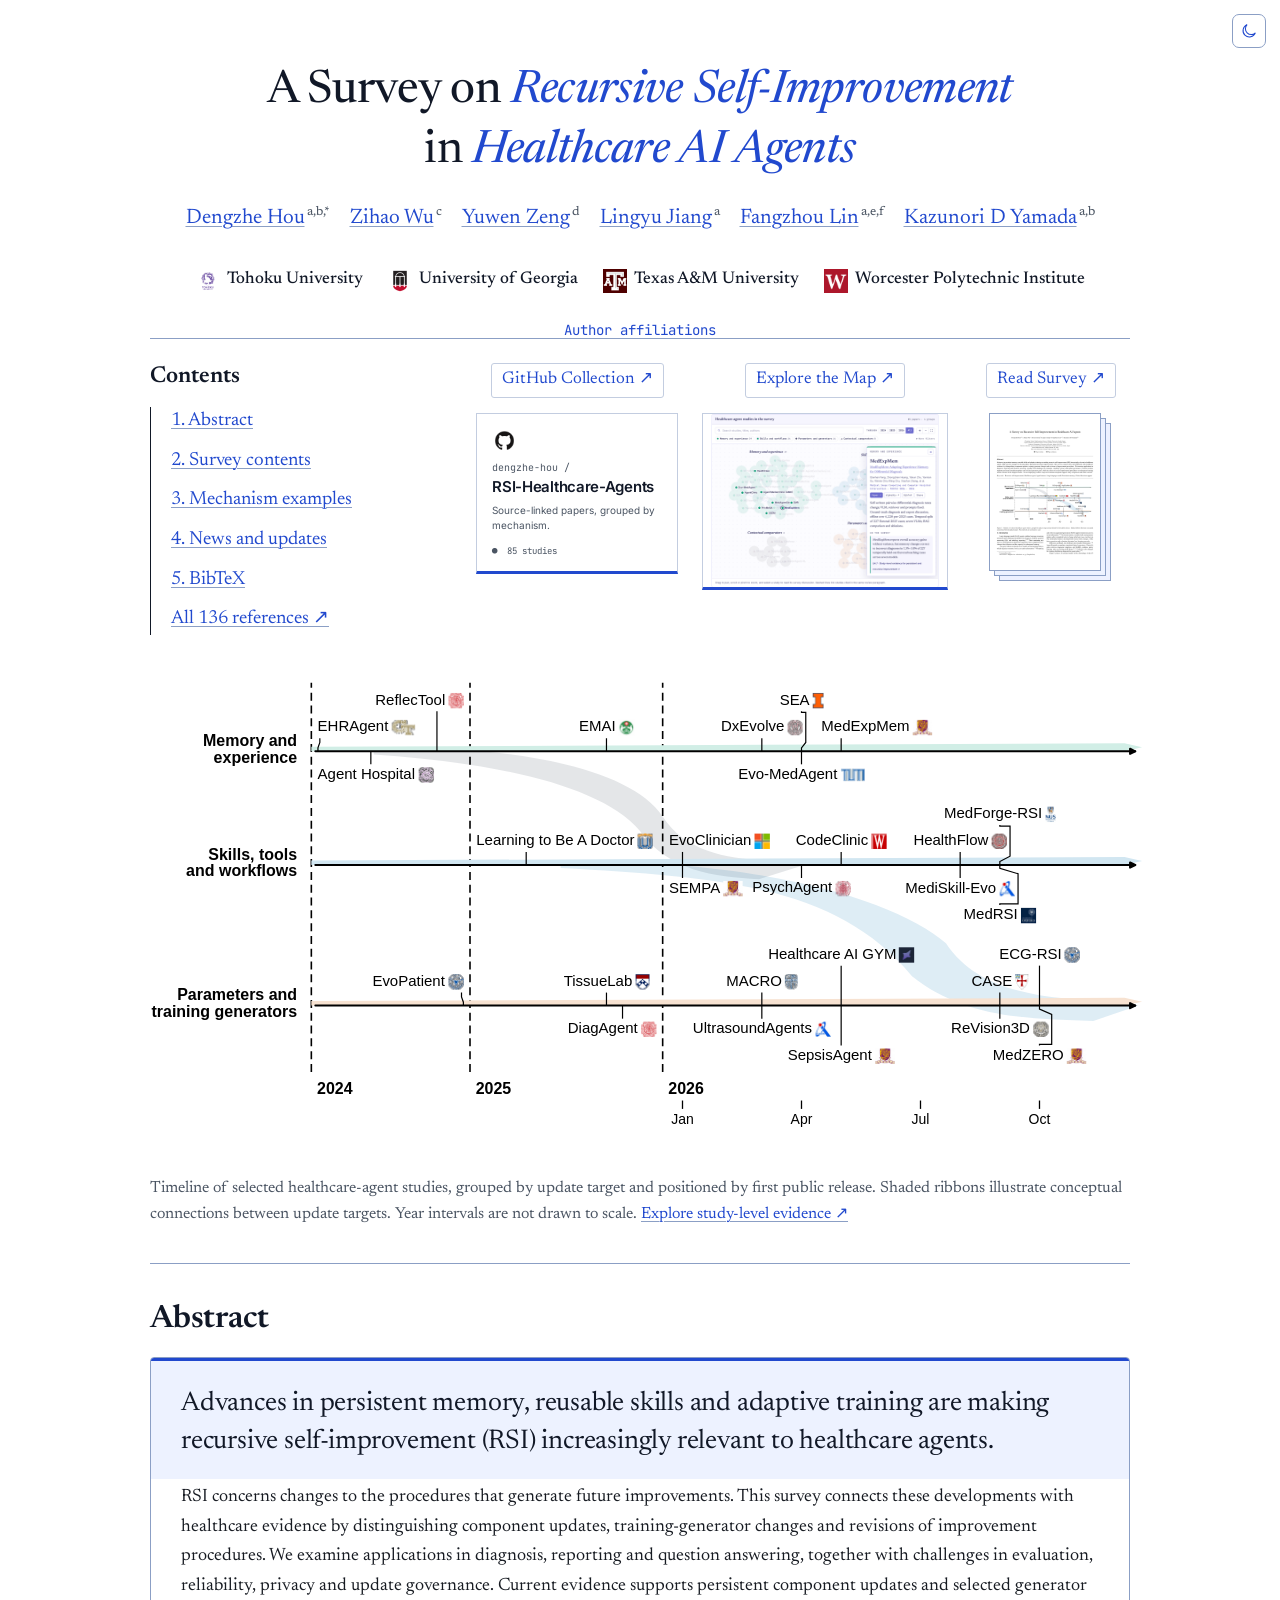
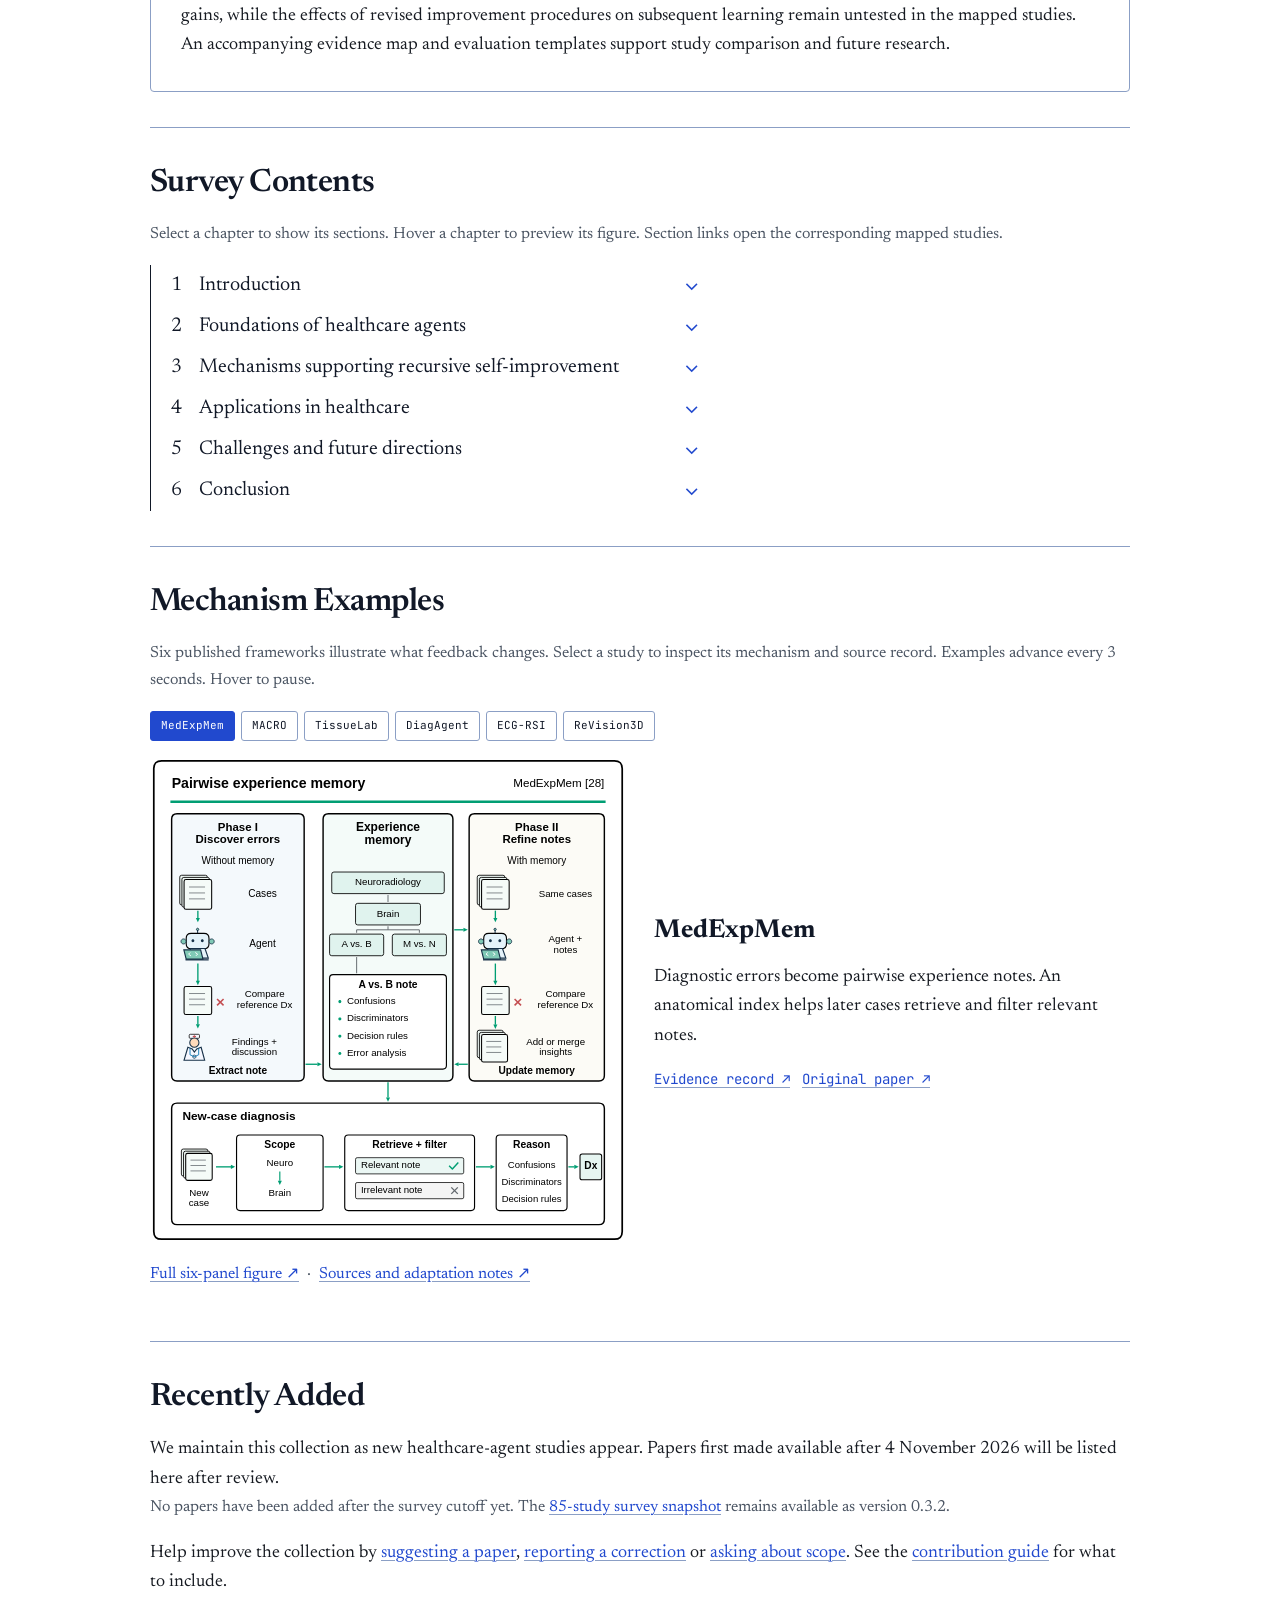
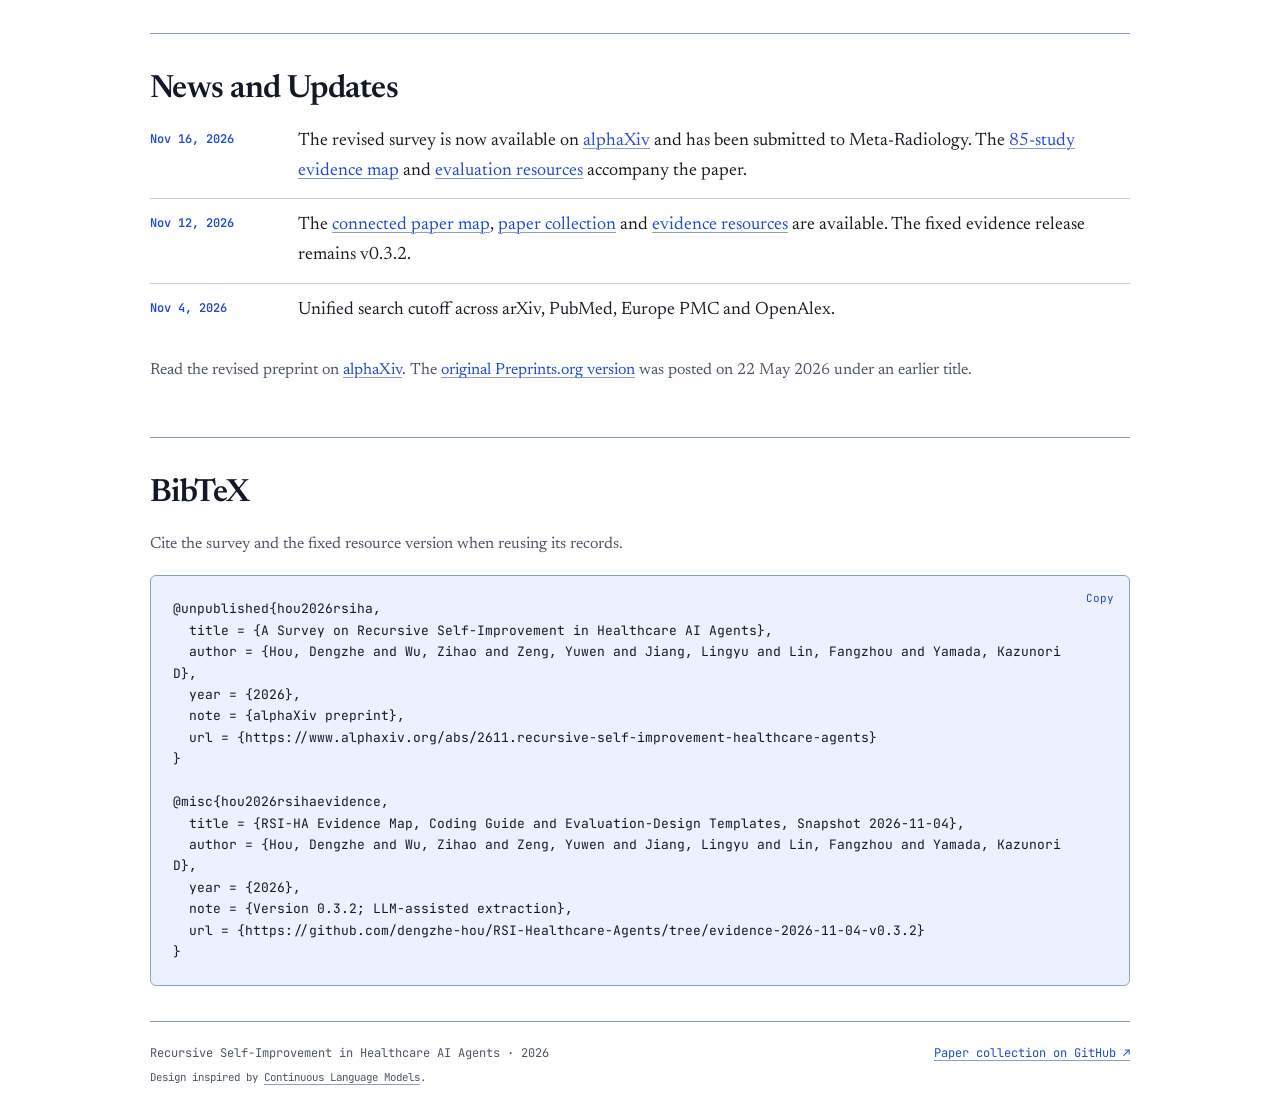
==== commit e45f36e9: "Publish survey reading link and current release status" ====
--- a/index.html
+++ b/index.html
@@ -3,11 +3,11 @@
 <nav class="floating-contents" aria-label="Page contents"><b>Contents</b><a href="#overview">Overview</a><a href="#abstract">1. Abstract</a><a href="#survey-contents">2. Survey Contents</a><a href="#mechanisms">3. Mechanism Examples</a><a href="#recently-added">4. Recently added</a><a href="#news">5. News</a><a href="#citation">6. BibTeX</a><a href="references/">All references ↗</a></nav>
 <main id="main"><section id="overview" class="landing shell"><h1><span>A Survey on <em>Recursive Self-Improvement</em></span><span>in <em>Healthcare AI Agents</em></span></h1>
 <div class="author-block"><p class="author-names"><span><a href="#affiliations">Dengzhe Hou</a><sup>a,b,*</sup></span><span><a href="#affiliations">Zihao Wu</a><sup>c</sup></span><span><a href="#affiliations">Yuwen Zeng</a><sup>d</sup></span><span><a href="#affiliations">Lingyu Jiang</a><sup>a</sup></span><span><a href="#affiliations">Fangzhou Lin</a><sup>a,e,f</sup></span><span><a href="#affiliations">Kazunori D Yamada</a><sup>a,b</sup></span></p><div class="university-row" aria-label="Author institutions"><span><a class="university-link" href="https://www.tohoku.ac.jp/en/"><img class="university-icon" src="assets/institutions/tohoku.png" alt="" width="24" height="24"><b>Tohoku University</b></a><small>Japan</small></span><span><a class="university-link" href="https://www.uga.edu/"><img class="university-icon" src="assets/institutions/uga.ico" alt="" width="24" height="24"><b>University of Georgia</b></a><small>USA</small></span><span><a class="university-link" href="https://www.tamu.edu/"><img class="university-icon" src="assets/institutions/tamu.png" alt="" width="24" height="24"><b>Texas A&amp;M University</b></a><small>USA</small></span><span><a class="university-link" href="https://www.wpi.edu/"><img class="university-icon" src="assets/institutions/wpi.ico" alt="" width="24" height="24"><b>Worcester Polytechnic Institute</b></a><small>USA</small></span></div><details id="affiliations"><summary>Author affiliations</summary><p><sup>a</sup> Graduate School of Information Sciences, Tohoku University<br><sup>b</sup> Unprecedented-scale Data Analytics Center, Tohoku University<br><sup>c</sup> School of Computing, University of Georgia<br><sup>d</sup> Advanced Institute of Convergence Knowledge Informatics, Tohoku University<br><sup>e</sup> Texas A&amp;M University<br><sup>f</sup> Worcester Polytechnic Institute</p></details></div>
-<div class="directory"><nav aria-label="Contents"><h2>Contents</h2><ol><li><a href="#abstract">1. Abstract</a></li><li><a href="#survey-contents">2. Survey contents</a></li><li><a href="#mechanisms">3. Mechanism examples</a></li><li><a href="#news">4. News and updates</a></li><li><a href="#citation">5. BibTeX</a></li><li><a href="references/">All 136 references ↗</a></li></ol></nav><div class="resource-previews"><a class="preview-link" href="https://github.com/dengzhe-hou/RSI-Healthcare-Agents"><span class="preview-label">GitHub Collection ↗</span><span class="repo-preview"><img src="assets/github-mark.png" alt="" width="25" height="25"><span class="owner">dengzhe-hou /</span><strong>RSI-Healthcare-Agents</strong><small>Source-linked papers, grouped by mechanism.</small><span class="repo-tag">● &nbsp;85 studies</span></span></a><a class="preview-link" href="map/"><span class="preview-label">Explore the Map ↗</span><span class="map-preview"><img src="assets/map-tour.gif?v=20261112-layout" alt="Tour of the connected paper map" width="1100" height="700"></span></a><a class="preview-link" href="resources/"><span class="preview-label">Resources ↗</span><span class="document-preview"><img src="assets/guide-cover.png" alt="Evaluation-design guide cover" width="280" height="397"></span></a></div></div>
+<div class="directory"><nav aria-label="Contents"><h2>Contents</h2><ol><li><a href="#abstract">1. Abstract</a></li><li><a href="#survey-contents">2. Survey contents</a></li><li><a href="#mechanisms">3. Mechanism examples</a></li><li><a href="#news">4. News and updates</a></li><li><a href="#citation">5. BibTeX</a></li><li><a href="references/">All 136 references ↗</a></li></ol></nav><div class="resource-previews"><a class="preview-link" href="https://github.com/dengzhe-hou/RSI-Healthcare-Agents"><span class="preview-label">GitHub Collection ↗</span><span class="repo-preview"><img src="assets/github-mark.png" alt="" width="25" height="25"><span class="owner">dengzhe-hou /</span><strong>RSI-Healthcare-Agents</strong><small>Source-linked papers, grouped by mechanism.</small><span class="repo-tag">● &nbsp;85 studies</span></span></a><a class="preview-link" href="map/"><span class="preview-label">Explore the Map ↗</span><span class="map-preview"><img src="assets/map-tour.gif?v=20261112-layout" alt="Tour of the connected paper map" width="1100" height="700"></span></a><a class="preview-link" href="https://www.alphaxiv.org/pdf/2611.recursive-self-improvement-healthcare-agents"><span class="preview-label">Read Survey ↗</span><span class="document-preview"><img src="assets/survey-cover.png" alt="First page of A Survey on Recursive Self-Improvement in Healthcare AI Agents" width="280" height="396"></span></a></div></div>
 <figure class="opening-figure"><a href="assets/figures/timeline.svg?v=20261112-28"><img src="assets/figures/timeline.svg?v=20261112-28" alt="Twenty-eight selected healthcare-agent studies by update target and public month" width="1600" height="600"></a><figcaption>Timeline of selected healthcare-agent studies, grouped by update target and positioned by first public release. Shaded ribbons illustrate conceptual connections between update targets. Year intervals are not drawn to scale. <a href="map/">Explore study-level evidence ↗</a></figcaption></figure></section>
 <section id="abstract" class="text-block shell"><h2>Abstract</h2><div class="abstract-box"><div class="abstract-opening">Advances in persistent memory, reusable skills and adaptive training are making recursive self-improvement (RSI) increasingly relevant to healthcare agents.</div><div class="abstract-copy"><p>RSI concerns changes to the procedures that generate future improvements. This survey connects these developments with healthcare evidence by distinguishing component updates, training-generator changes and revisions of improvement procedures. We examine applications in diagnosis, reporting and question answering, together with challenges in evaluation, reliability, privacy and update governance. Current evidence supports persistent component updates and selected generator gains, while the effects of revised improvement procedures on subsequent learning remain untested in the mapped studies. An accompanying evidence map and evaluation templates support study comparison and future research.</p></div></div></section>
 <section id="survey-contents" class="text-block shell"><h2>Survey Contents</h2><p class="note">Select a chapter to show its sections. Hover a chapter to preview its figure. Section links open the corresponding mapped studies.</p><div id="chapter-list" class="chapter-list"></div></section>
 <section id="mechanisms" class="text-block shell"><h2>Mechanism Examples</h2><p class="note">Six published frameworks illustrate what feedback changes. Select a study to inspect its mechanism and source record. Examples advance every 3 seconds. Hover to pause.</p><div class="mechanism-tabs" role="tablist" aria-label="Mechanism examples"><button id="tab-0" data-panel="0" role="tab" aria-selected="true">MedExpMem</button><button id="tab-1" data-panel="1" role="tab" aria-selected="false">MACRO</button><button id="tab-2" data-panel="2" role="tab" aria-selected="false">TissueLab</button><button id="tab-3" data-panel="3" role="tab" aria-selected="false">DiagAgent</button><button id="tab-4" data-panel="4" role="tab" aria-selected="false">ECG-RSI</button><button id="tab-5" data-panel="5" role="tab" aria-selected="false">ReVision3D</button></div><div class="mechanism-view" id="mechanism-panel" role="tabpanel" aria-labelledby="tab-0"><a id="mechanism-zoom" href="assets/panels/medexpmem.svg"><img id="mechanism-image" src="assets/panels/medexpmem.svg" alt="MedExpMem mechanism"></a><div><h3 id="mechanism-name">MedExpMem</h3><p id="mechanism-copy"></p><p class="mechanism-links"><a id="mechanism-map" href="map/#feng2026medexpmem">Evidence record ↗</a><a id="mechanism-source" href="https://arxiv.org/html/2605.22872v1#S2.F1">Original paper ↗</a></p></div></div><p class="note"><a href="assets/mechanism_examples.svg">Full six-panel figure ↗</a> &nbsp;·&nbsp; <a href="assets/FIGURE_CREDITS.md">Sources and adaptation notes ↗</a></p></section>
 <section id="recently-added" class="text-block shell"><h2>Recently Added</h2><p>We maintain this collection as new healthcare-agent studies appear. Papers first made available after 4 November 2026 will be listed here after review.</p><p class="note">No papers have been added after the survey cutoff yet. The <a href="https://github.com/dengzhe-hou/RSI-Healthcare-Agents/tree/evidence-2026-11-04-v0.3.2/resources">85-study survey snapshot</a> remains available as version 0.3.2.</p><p>Help improve the collection by <a href="https://github.com/dengzhe-hou/RSI-Healthcare-Agents/issues/new?template=01-paper.yml">suggesting a paper</a>, <a href="https://github.com/dengzhe-hou/RSI-Healthcare-Agents/issues/new?template=02-correction.yml">reporting a correction</a> or <a href="https://github.com/dengzhe-hou/RSI-Healthcare-Agents/issues/new?template=03-scope.yml">asking about scope</a>. See the <a href="https://github.com/dengzhe-hou/RSI-Healthcare-Agents/blob/main/CONTRIBUTING.md">contribution guide</a> for what to include.</p></section>
-<section id="news" class="text-block shell"><h2>News and Updates</h2><ol class="news-list"><li><time datetime="2026-11-12">Nov 12, 2026</time><p>The <a href="map/">connected paper map</a>, <a href="https://github.com/dengzhe-hou/RSI-Healthcare-Agents/blob/main/PAPERS.md">paper collection</a> and <a href="resources/">evidence resources</a> are available. The fixed evidence release remains v0.3.2.</p></li><li><time datetime="2026-11-04">Nov 4, 2026</time><p>Unified search cutoff across arXiv, PubMed, Europe PMC and OpenAlex.</p></li></ol><p class="note">The current manuscript is under author revision. The <a href="https://www.preprints.org/manuscript/202605.1547">earlier Preprints.org version</a> has different contents. The revised manuscript PDF is not published here.</p></section>
+<section id="news" class="text-block shell"><h2>News and Updates</h2><ol class="news-list"><li><time datetime="2026-11-16">Nov 16, 2026</time><p>The revised survey is now available on <a href="https://www.alphaxiv.org/abs/2611.recursive-self-improvement-healthcare-agents">alphaXiv</a> and has been submitted to Meta-Radiology. The <a href="map/">85-study evidence map</a> and <a href="resources/">evaluation resources</a> accompany the paper.</p></li><li><time datetime="2026-11-12">Nov 12, 2026</time><p>The <a href="map/">connected paper map</a>, <a href="https://github.com/dengzhe-hou/RSI-Healthcare-Agents/blob/main/PAPERS.md">paper collection</a> and <a href="resources/">evidence resources</a> are available. The fixed evidence release remains v0.3.2.</p></li><li><time datetime="2026-11-04">Nov 4, 2026</time><p>Unified search cutoff across arXiv, PubMed, Europe PMC and OpenAlex.</p></li></ol><p class="note">Read the revised preprint on <a href="https://www.alphaxiv.org/abs/2611.recursive-self-improvement-healthcare-agents">alphaXiv</a>. The <a href="https://www.preprints.org/manuscript/202605.1547">original Preprints.org version</a> was posted on 22 May 2026 under an earlier title.</p></section>
 <section id="citation" class="text-block shell"><h2>BibTeX</h2><p class="note">Cite the survey and the fixed resource version when reusing its records.</p><div class="citation-box"><button id="copy-citation" aria-label="Copy BibTeX">Copy</button><pre id="citation-text"></pre></div></section></main><footer class="shell"><div class="site-footer-note"><span>Recursive Self-Improvement in Healthcare AI Agents · 2026</span><span class="design-credit">Design inspired by <a href="https://continuous-lm.github.io/">Continuous Language Models</a>.</span></div><a href="https://github.com/dengzhe-hou/RSI-Healthcare-Agents">Paper collection on GitHub ↗</a></footer></body></html>
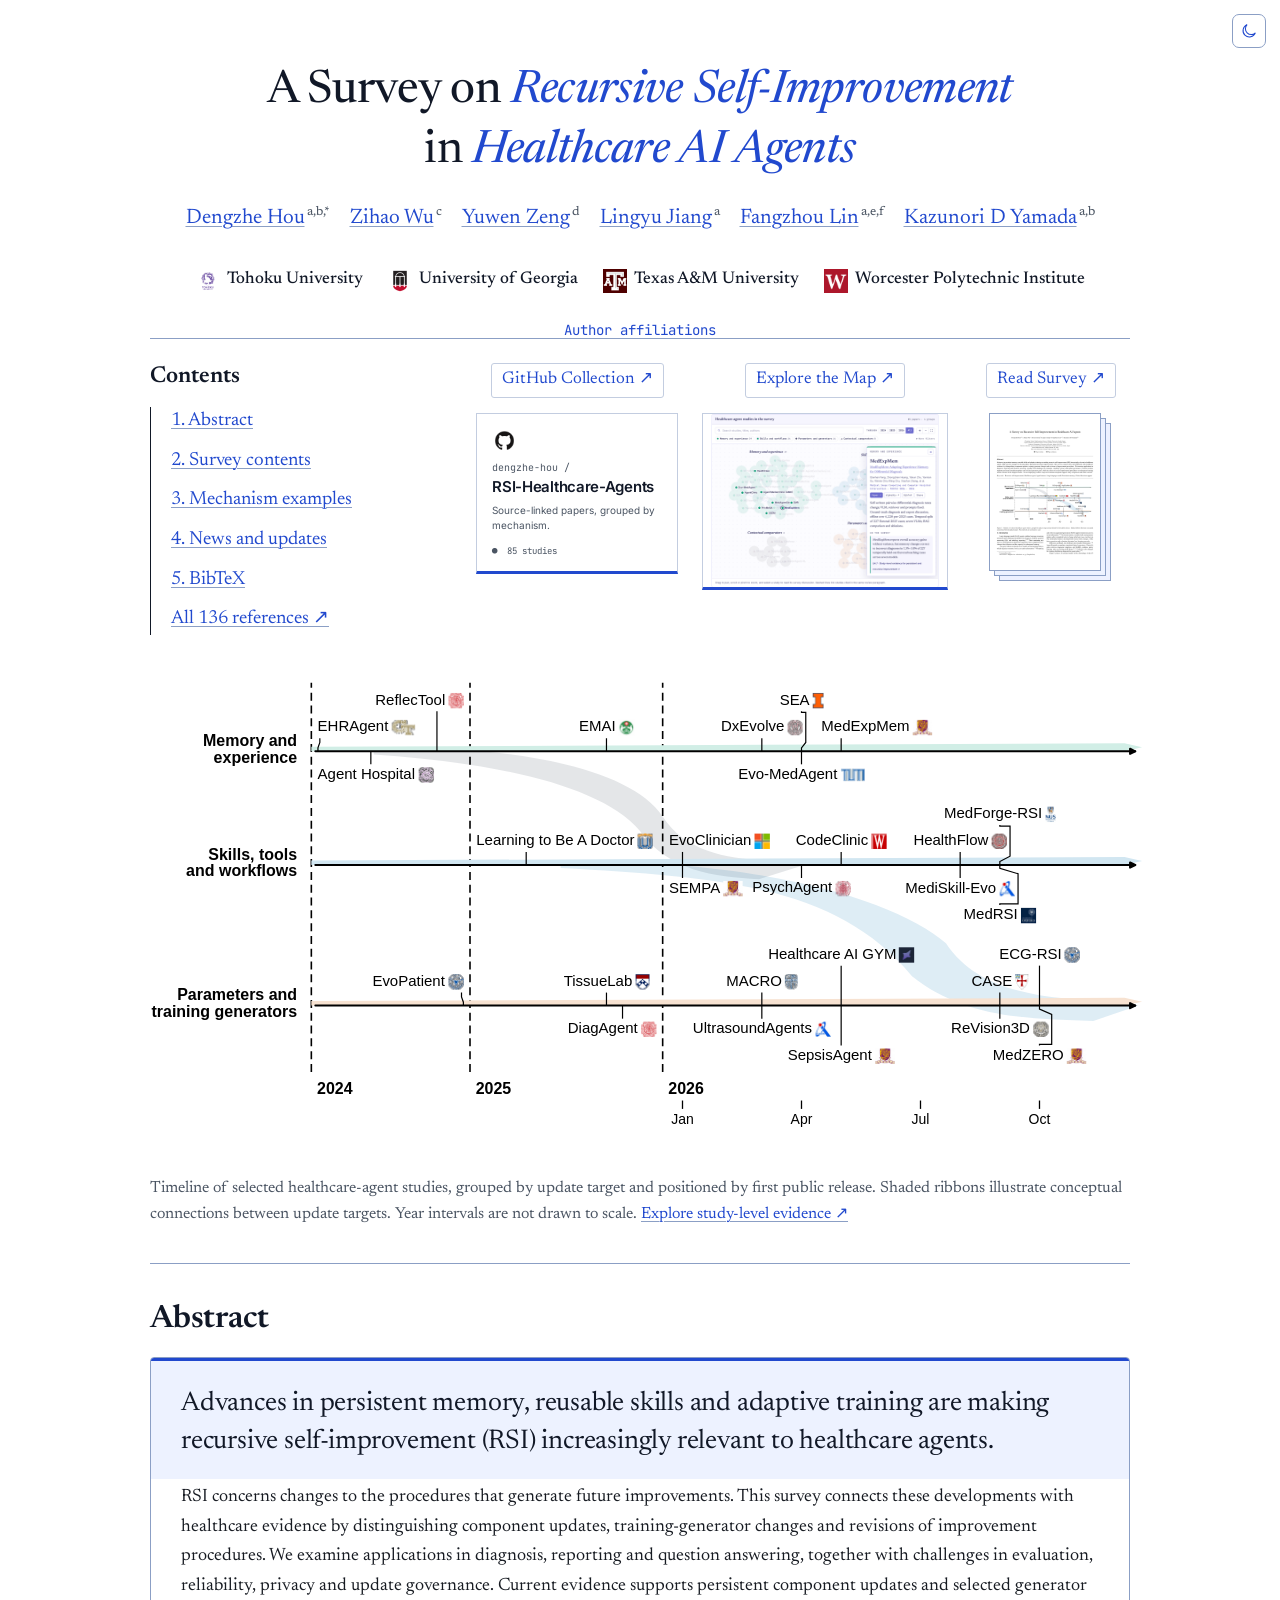
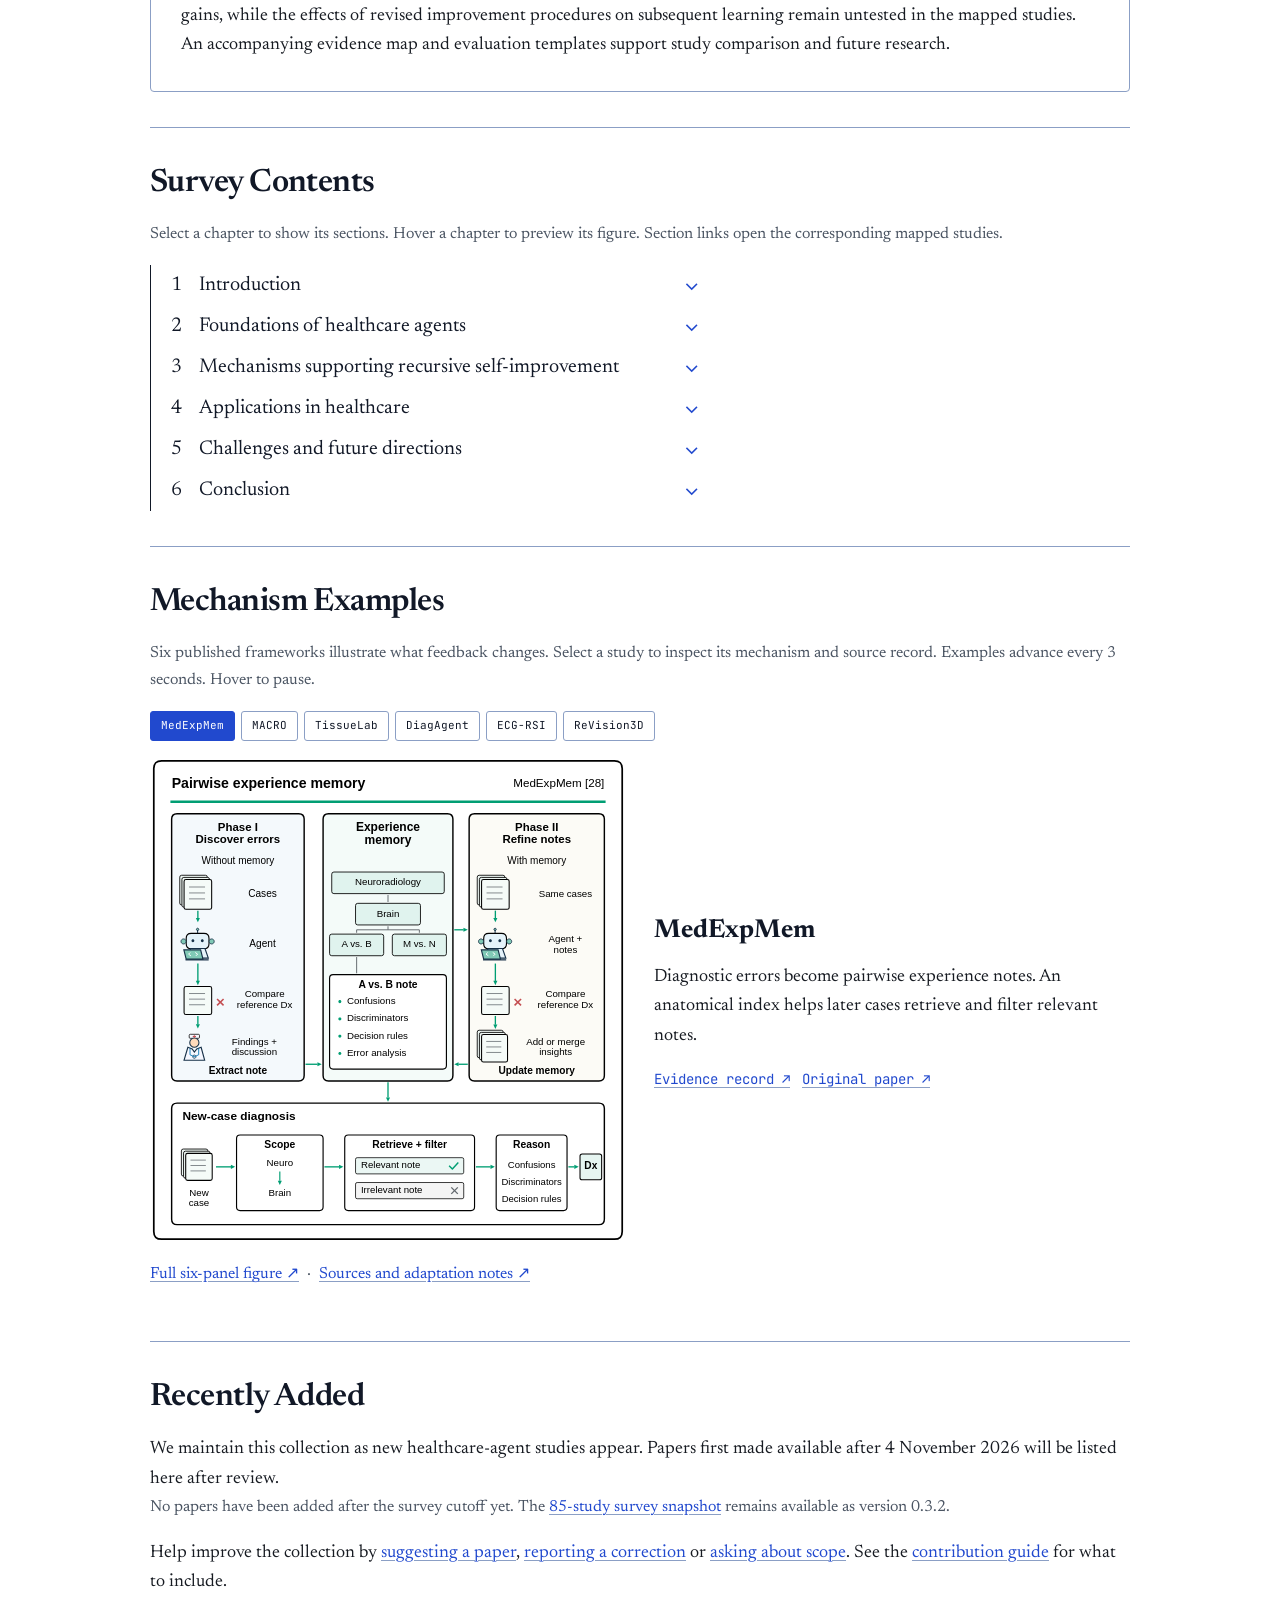
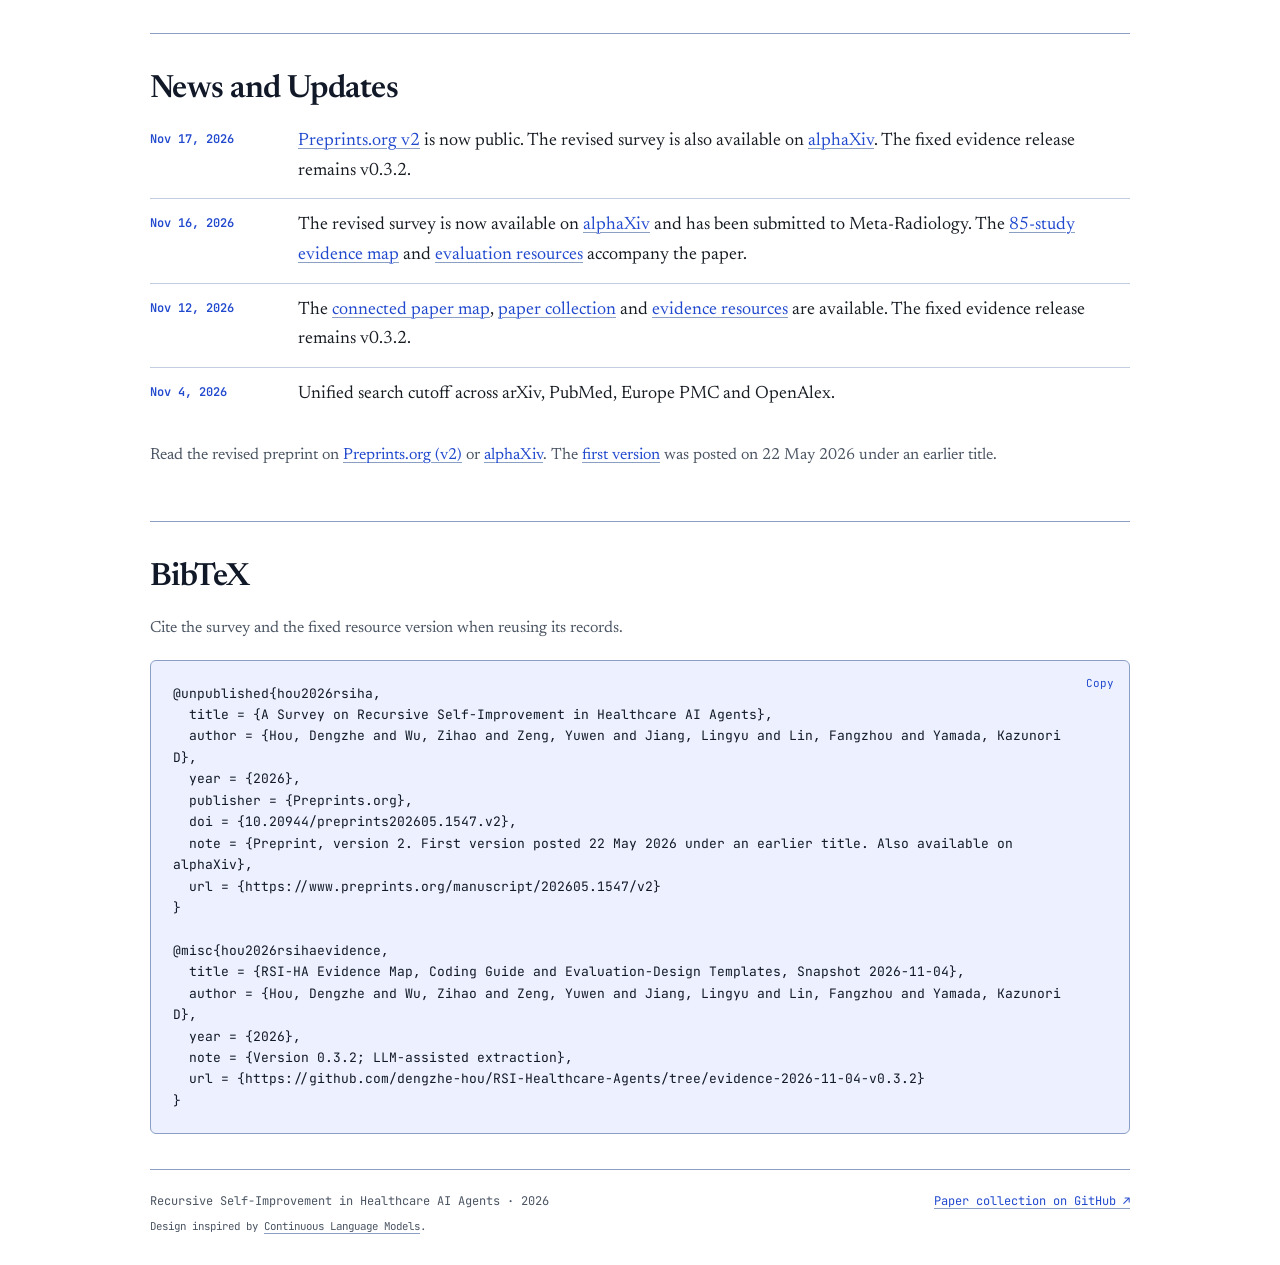
==== commit 5ac56c0e: "Link published Preprints.org v2 and update survey citation" ====
--- a/index.html
+++ b/index.html
@@ -9,5 +9,5 @@
 <section id="survey-contents" class="text-block shell"><h2>Survey Contents</h2><p class="note">Select a chapter to show its sections. Hover a chapter to preview its figure. Section links open the corresponding mapped studies.</p><div id="chapter-list" class="chapter-list"></div></section>
 <section id="mechanisms" class="text-block shell"><h2>Mechanism Examples</h2><p class="note">Six published frameworks illustrate what feedback changes. Select a study to inspect its mechanism and source record. Examples advance every 3 seconds. Hover to pause.</p><div class="mechanism-tabs" role="tablist" aria-label="Mechanism examples"><button id="tab-0" data-panel="0" role="tab" aria-selected="true">MedExpMem</button><button id="tab-1" data-panel="1" role="tab" aria-selected="false">MACRO</button><button id="tab-2" data-panel="2" role="tab" aria-selected="false">TissueLab</button><button id="tab-3" data-panel="3" role="tab" aria-selected="false">DiagAgent</button><button id="tab-4" data-panel="4" role="tab" aria-selected="false">ECG-RSI</button><button id="tab-5" data-panel="5" role="tab" aria-selected="false">ReVision3D</button></div><div class="mechanism-view" id="mechanism-panel" role="tabpanel" aria-labelledby="tab-0"><a id="mechanism-zoom" href="assets/panels/medexpmem.svg"><img id="mechanism-image" src="assets/panels/medexpmem.svg" alt="MedExpMem mechanism"></a><div><h3 id="mechanism-name">MedExpMem</h3><p id="mechanism-copy"></p><p class="mechanism-links"><a id="mechanism-map" href="map/#feng2026medexpmem">Evidence record ↗</a><a id="mechanism-source" href="https://arxiv.org/html/2605.22872v1#S2.F1">Original paper ↗</a></p></div></div><p class="note"><a href="assets/mechanism_examples.svg">Full six-panel figure ↗</a> &nbsp;·&nbsp; <a href="assets/FIGURE_CREDITS.md">Sources and adaptation notes ↗</a></p></section>
 <section id="recently-added" class="text-block shell"><h2>Recently Added</h2><p>We maintain this collection as new healthcare-agent studies appear. Papers first made available after 4 November 2026 will be listed here after review.</p><p class="note">No papers have been added after the survey cutoff yet. The <a href="https://github.com/dengzhe-hou/RSI-Healthcare-Agents/tree/evidence-2026-11-04-v0.3.2/resources">85-study survey snapshot</a> remains available as version 0.3.2.</p><p>Help improve the collection by <a href="https://github.com/dengzhe-hou/RSI-Healthcare-Agents/issues/new?template=01-paper.yml">suggesting a paper</a>, <a href="https://github.com/dengzhe-hou/RSI-Healthcare-Agents/issues/new?template=02-correction.yml">reporting a correction</a> or <a href="https://github.com/dengzhe-hou/RSI-Healthcare-Agents/issues/new?template=03-scope.yml">asking about scope</a>. See the <a href="https://github.com/dengzhe-hou/RSI-Healthcare-Agents/blob/main/CONTRIBUTING.md">contribution guide</a> for what to include.</p></section>
-<section id="news" class="text-block shell"><h2>News and Updates</h2><ol class="news-list"><li><time datetime="2026-11-16">Nov 16, 2026</time><p>The revised survey is now available on <a href="https://www.alphaxiv.org/abs/2611.recursive-self-improvement-healthcare-agents">alphaXiv</a> and has been submitted to Meta-Radiology. The <a href="map/">85-study evidence map</a> and <a href="resources/">evaluation resources</a> accompany the paper.</p></li><li><time datetime="2026-11-12">Nov 12, 2026</time><p>The <a href="map/">connected paper map</a>, <a href="https://github.com/dengzhe-hou/RSI-Healthcare-Agents/blob/main/PAPERS.md">paper collection</a> and <a href="resources/">evidence resources</a> are available. The fixed evidence release remains v0.3.2.</p></li><li><time datetime="2026-11-04">Nov 4, 2026</time><p>Unified search cutoff across arXiv, PubMed, Europe PMC and OpenAlex.</p></li></ol><p class="note">Read the revised preprint on <a href="https://www.alphaxiv.org/abs/2611.recursive-self-improvement-healthcare-agents">alphaXiv</a>. The <a href="https://www.preprints.org/manuscript/202605.1547">original Preprints.org version</a> was posted on 22 May 2026 under an earlier title.</p></section>
+<section id="news" class="text-block shell"><h2>News and Updates</h2><ol class="news-list"><li><time datetime="2026-11-17">Nov 17, 2026</time><p><a href="https://doi.org/10.20944/preprints202605.1547.v2">Preprints.org v2</a> is now public. The revised survey is also available on <a href="https://www.alphaxiv.org/abs/2611.recursive-self-improvement-healthcare-agents">alphaXiv</a>. The fixed evidence release remains v0.3.2.</p></li><li><time datetime="2026-11-16">Nov 16, 2026</time><p>The revised survey is now available on <a href="https://www.alphaxiv.org/abs/2611.recursive-self-improvement-healthcare-agents">alphaXiv</a> and has been submitted to Meta-Radiology. The <a href="map/">85-study evidence map</a> and <a href="resources/">evaluation resources</a> accompany the paper.</p></li><li><time datetime="2026-11-12">Nov 12, 2026</time><p>The <a href="map/">connected paper map</a>, <a href="https://github.com/dengzhe-hou/RSI-Healthcare-Agents/blob/main/PAPERS.md">paper collection</a> and <a href="resources/">evidence resources</a> are available. The fixed evidence release remains v0.3.2.</p></li><li><time datetime="2026-11-04">Nov 4, 2026</time><p>Unified search cutoff across arXiv, PubMed, Europe PMC and OpenAlex.</p></li></ol><p class="note">Read the revised preprint on <a href="https://doi.org/10.20944/preprints202605.1547.v2">Preprints.org (v2)</a> or <a href="https://www.alphaxiv.org/abs/2611.recursive-self-improvement-healthcare-agents">alphaXiv</a>. The <a href="https://www.preprints.org/manuscript/202605.1547/v1">first version</a> was posted on 22 May 2026 under an earlier title.</p></section>
 <section id="citation" class="text-block shell"><h2>BibTeX</h2><p class="note">Cite the survey and the fixed resource version when reusing its records.</p><div class="citation-box"><button id="copy-citation" aria-label="Copy BibTeX">Copy</button><pre id="citation-text"></pre></div></section></main><footer class="shell"><div class="site-footer-note"><span>Recursive Self-Improvement in Healthcare AI Agents · 2026</span><span class="design-credit">Design inspired by <a href="https://continuous-lm.github.io/">Continuous Language Models</a>.</span></div><a href="https://github.com/dengzhe-hou/RSI-Healthcare-Agents">Paper collection on GitHub ↗</a></footer></body></html>
